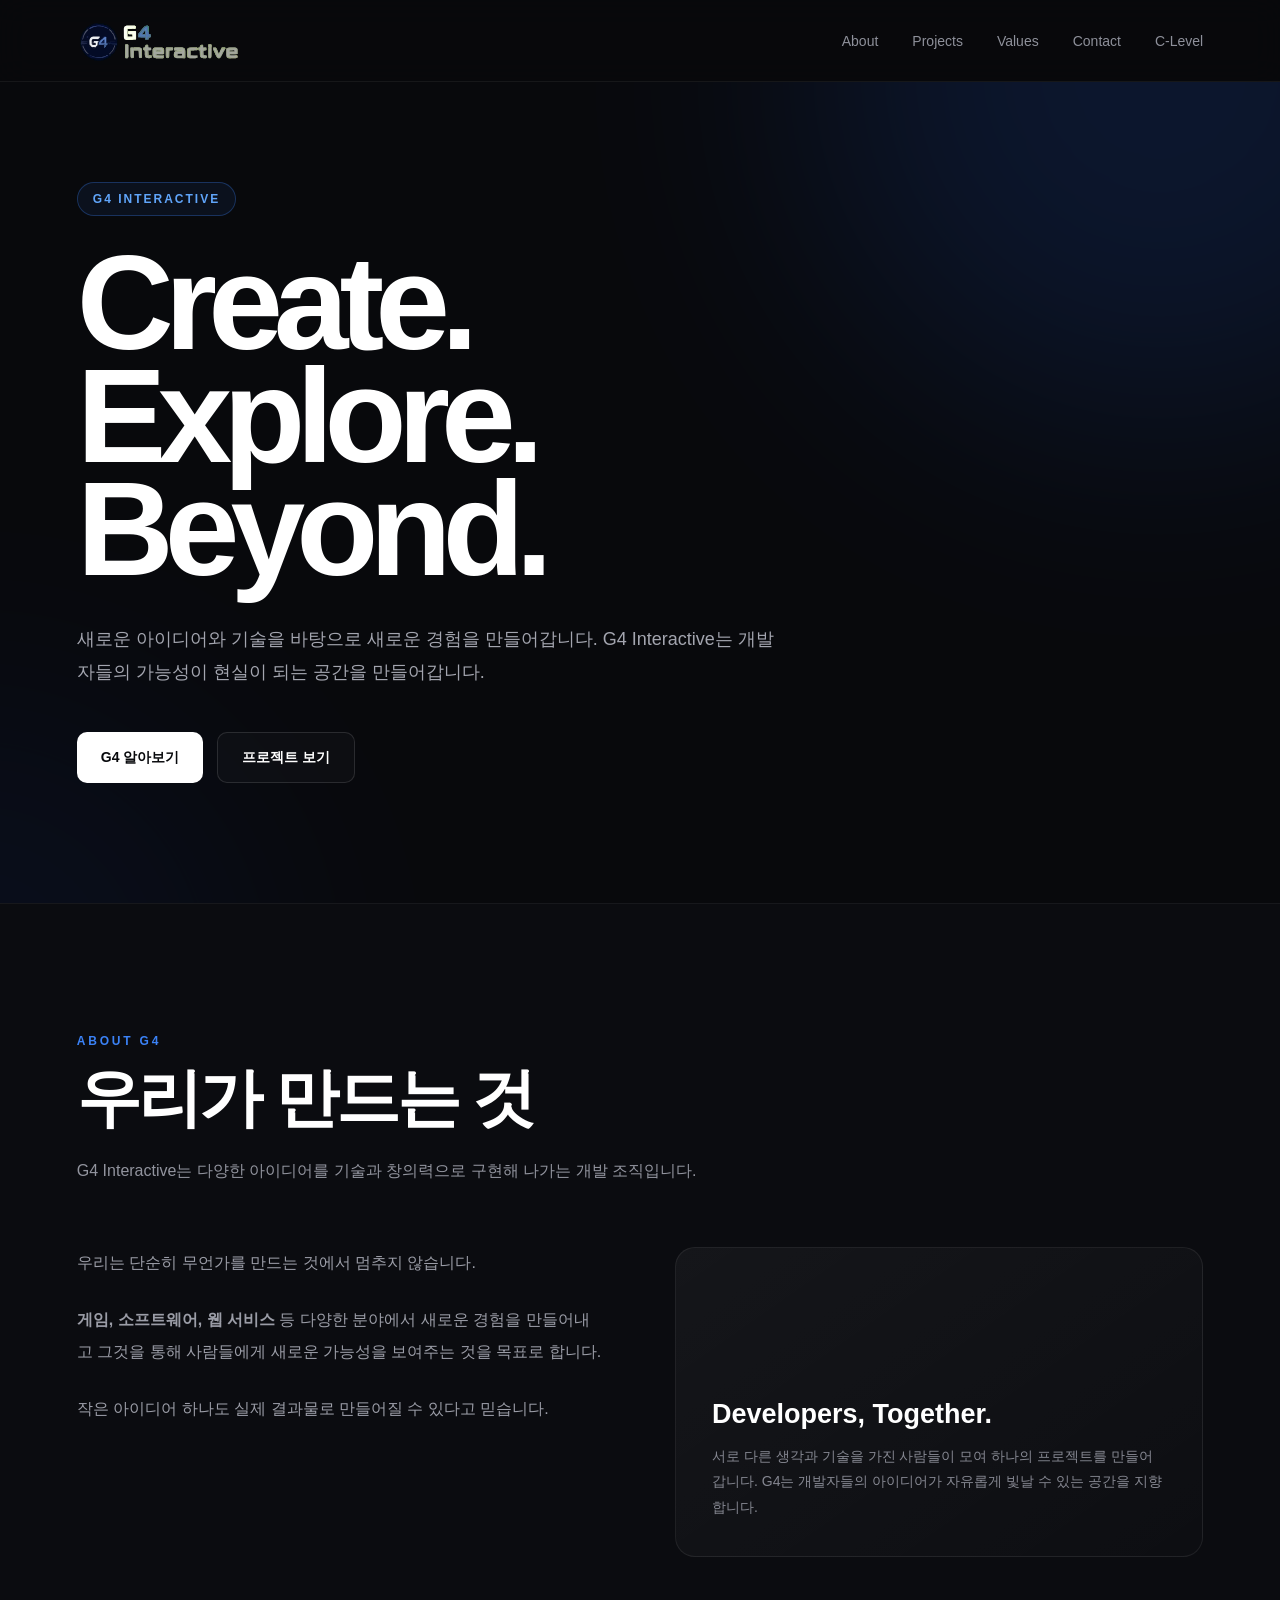
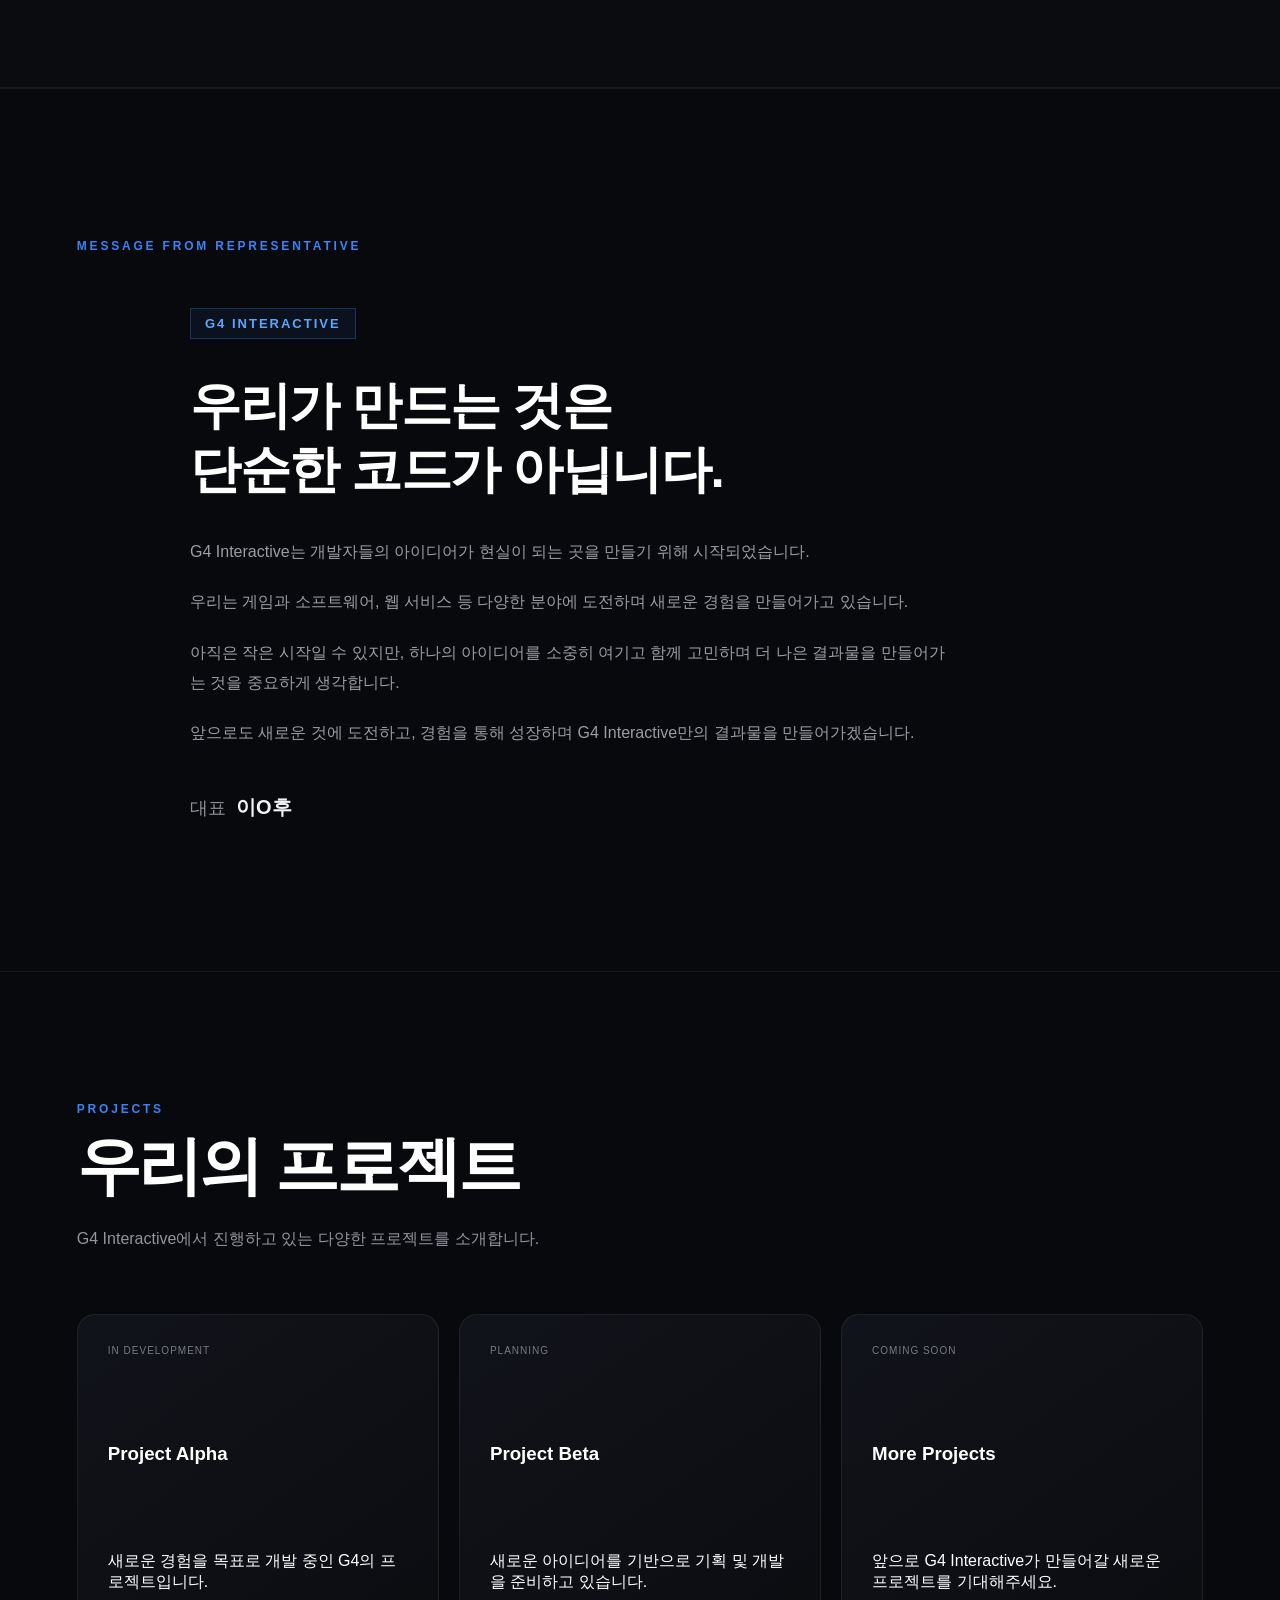
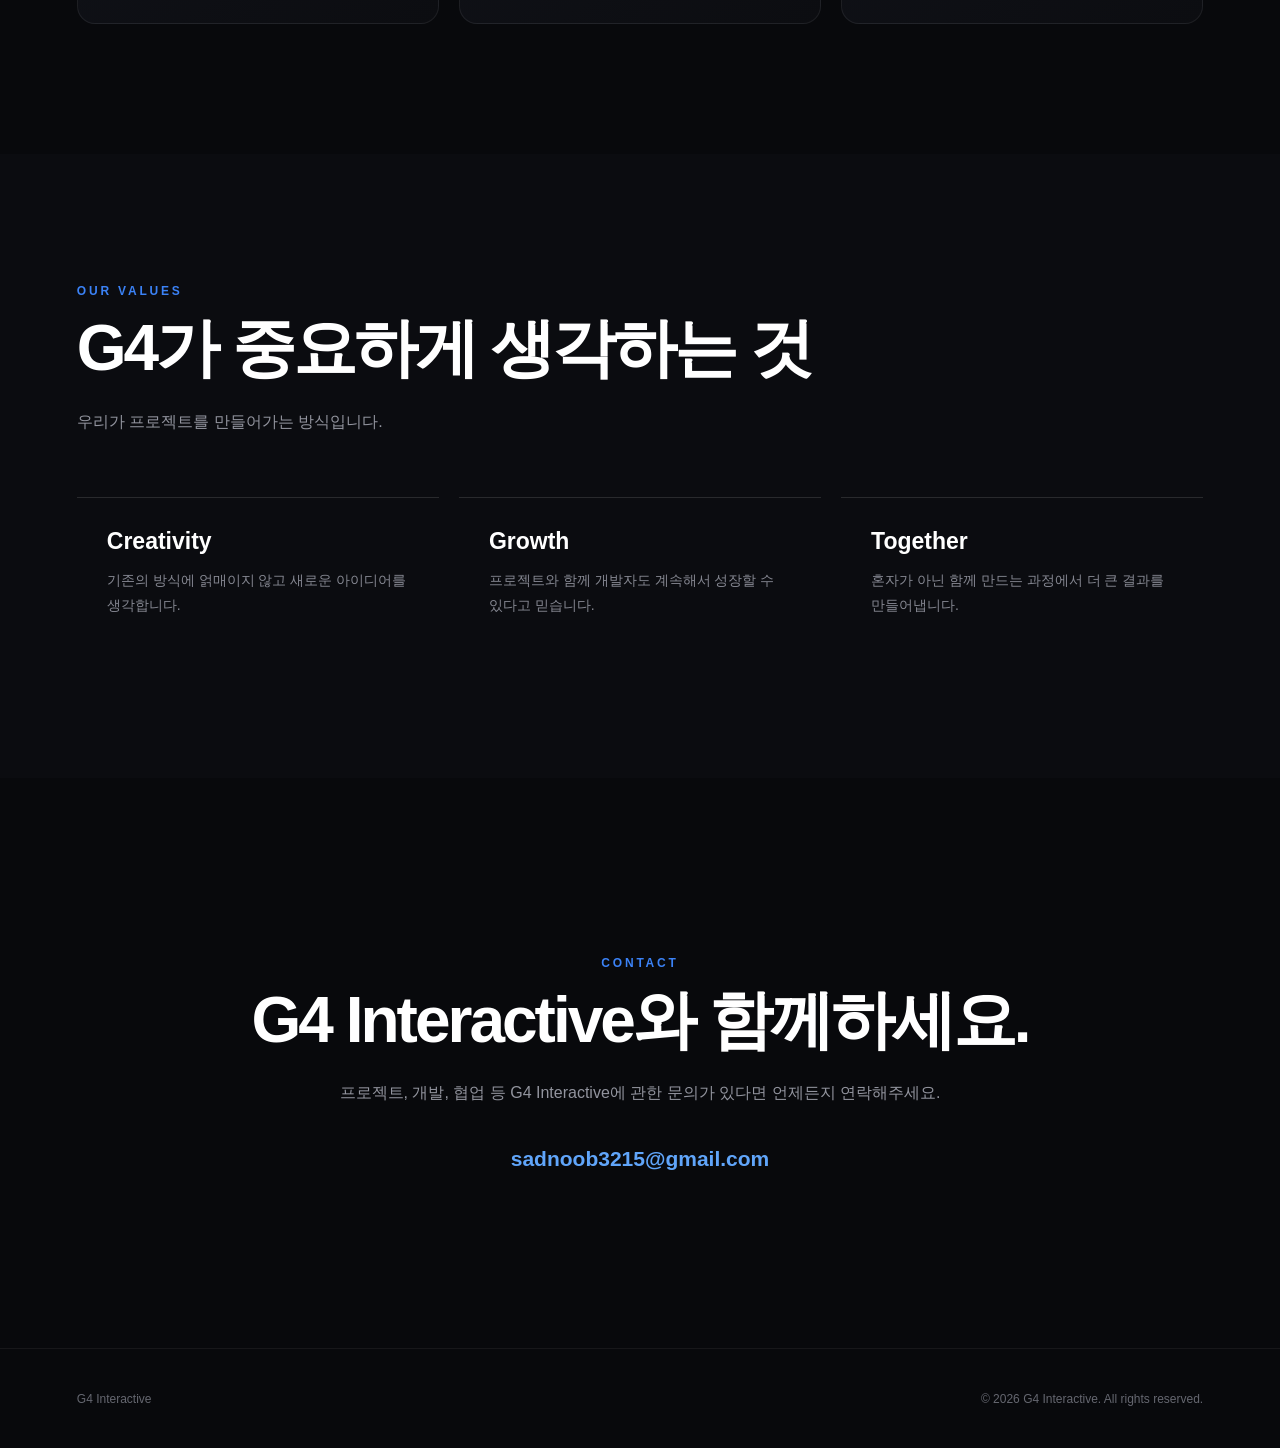
==== index.html @ 42ff7a90 "Update index.html" ====
<!DOCTYPE html>
<html lang="ko">

<head>
    <meta charset="UTF-8">

    <meta
        name="viewport"
        content="width=device-width, initial-scale=1.0"
    >

    <meta
        name="description"
        content="G4 Interactive - 새로운 경험과 가능성을 만들어가는 개발자들의 공간"
    >

    <meta name="theme-color" content="#08090c">

    <title>G4 Interactive</title>

    <link
        rel="icon"
        type="image/svg+xml"
        href="assets/logo/G4logo.svg"
    >

    <link rel="stylesheet" href="css/style.css">
</head>


<body>

    <!-- HEADER -->

    <header class="site-header">

        <a href="index.html" class="logo">
            <img
                src="assets/logo/G4logo.svg"
                alt="G4 Interactive"
            >
        </a>


        <nav class="navigation">

            <a href="#about">
                About
            </a>

            <a href="#projects">
                Projects
            </a>

            <a href="#values">
                Values
            </a>

            <a href="#contact">
                Contact
            </a>

            <a
                href="c-level/index.html"
                class="clevel-nav"
            >
                C-Level
            </a>

        </nav>

    </header>


    <main>

        <!-- HERO -->

        <section class="hero">

            <div class="hero-glow hero-glow-1"></div>
            <div class="hero-glow hero-glow-2"></div>


            <div class="hero-content">

                <div class="hero-label">
                    G4 INTERACTIVE
                </div>


                <h1 class="hero-title">

                    <span class="title-white">
                        Create.
                    </span>

                    <br>

                    <span class="title-blue">
                        Explore.
                    </span>

                    <br>

                    <span class="title-white">
                        Beyond.
                    </span>

                </h1>


                <p class="hero-description">

                    새로운 아이디어와 기술을 바탕으로
                    새로운 경험을 만들어갑니다.

                    G4 Interactive는 개발자들의 가능성이
                    현실이 되는 공간을 만들어갑니다.

                </p>


                <div class="hero-buttons">

                    <a
                        href="#about"
                        class="button button-primary"
                    >
                        G4 알아보기
                    </a>


                    <a
                        href="#projects"
                        class="button button-secondary"
                    >
                        프로젝트 보기
                    </a>

                </div>

            </div>

        </section>


        <!-- ABOUT -->

        <section
            class="about"
            id="about"
        >

            <div class="section-label">
                ABOUT G4
            </div>


            <h2 class="section-title">
                우리가 만드는 것
            </h2>


            <p class="section-description">

                G4 Interactive는 다양한 아이디어를
                기술과 창의력으로 구현해 나가는
                개발 조직입니다.

            </p>


            <div class="about-grid">

                <div class="about-text">

                    <p>
                        우리는 단순히 무언가를 만드는 것에서
                        멈추지 않습니다.
                    </p>


                    <p>

                        <strong>
                            게임, 소프트웨어, 웹 서비스
                        </strong>

                        등 다양한 분야에서 새로운 경험을
                        만들어내고 그것을 통해 사람들에게
                        새로운 가능성을 보여주는 것을
                        목표로 합니다.

                    </p>


                    <p>
                        작은 아이디어 하나도 실제 결과물로
                        만들어질 수 있다고 믿습니다.
                    </p>

                </div>


                <div class="about-card">

                    <h3>
                        Developers, Together.
                    </h3>


                    <p>

                        서로 다른 생각과 기술을 가진 사람들이
                        모여 하나의 프로젝트를 만들어갑니다.

                        G4는 개발자들의 아이디어가 자유롭게
                        빛날 수 있는 공간을 지향합니다.

                    </p>

                </div>

            </div>

        </section>


        <!-- REPRESENTATIVE -->

        <section class="representative">

            <div class="section-label">
                MESSAGE FROM REPRESENTATIVE
            </div>


            <div class="representative-content">

                <div class="representative-brand">
                    G4 INTERACTIVE
                </div>


                <h2>
                    우리가 만드는 것은<br>
                    단순한 코드가 아닙니다.
                </h2>


                <p>
                    G4 Interactive는 개발자들의 아이디어가
                    현실이 되는 곳을 만들기 위해 시작되었습니다.
                </p>


                <p>
                    우리는 게임과 소프트웨어, 웹 서비스 등
                    다양한 분야에 도전하며 새로운 경험을 만들어가고 있습니다.
                </p>


                <p>
                    아직은 작은 시작일 수 있지만,
                    하나의 아이디어를 소중히 여기고 함께 고민하며
                    더 나은 결과물을 만들어가는 것을 중요하게 생각합니다.
                </p>


                <p>
                    앞으로도 새로운 것에 도전하고,
                    경험을 통해 성장하며 G4 Interactive만의
                    결과물을 만들어가겠습니다.
                </p>


                <div class="representative-signature">
                    대표 <strong>이O후</strong>
                </div>

            </div>

        </section>


        <!-- PROJECTS -->

        <section
            class="projects"
            id="projects"
        >

            <div class="section-label">
                PROJECTS
            </div>


            <h2 class="section-title">
                우리의 프로젝트
            </h2>


            <p class="section-description">

                G4 Interactive에서 진행하고 있는
                다양한 프로젝트를 소개합니다.

            </p>


            <div class="projects-grid">

                <article class="project-card">

                    <span class="project-status">
                        IN DEVELOPMENT
                    </span>


                    <h3>
                        Project Alpha
                    </h3>


                    <p>
                        새로운 경험을 목표로 개발 중인
                        G4의 프로젝트입니다.
                    </p>

                </article>


                <article class="project-card">

                    <span class="project-status">
                        PLANNING
                    </span>


                    <h3>
                        Project Beta
                    </h3>


                    <p>
                        새로운 아이디어를 기반으로
                        기획 및 개발을 준비하고 있습니다.
                    </p>

                </article>


                <article class="project-card">

                    <span class="project-status">
                        COMING SOON
                    </span>


                    <h3>
                        More Projects
                    </h3>


                    <p>
                        앞으로 G4 Interactive가 만들어갈
                        새로운 프로젝트를 기대해주세요.
                    </p>

                </article>

            </div>

        </section>


        <!-- VALUES -->

        <section
            class="values"
            id="values"
        >

            <div class="section-label">
                OUR VALUES
            </div>


            <h2 class="section-title">
                G4가 중요하게 생각하는 것
            </h2>


            <p class="section-description">
                우리가 프로젝트를 만들어가는 방식입니다.
            </p>


            <div class="values-grid">

                <article class="value">

                    <h3>
                        Creativity
                    </h3>


                    <p>
                        기존의 방식에 얽매이지 않고
                        새로운 아이디어를 생각합니다.
                    </p>

                </article>


                <article class="value">

                    <h3>
                        Growth
                    </h3>


                    <p>
                        프로젝트와 함께 개발자도
                        계속해서 성장할 수 있다고 믿습니다.
                    </p>

                </article>


                <article class="value">

                    <h3>
                        Together
                    </h3>


                    <p>
                        혼자가 아닌 함께 만드는 과정에서
                        더 큰 결과를 만들어냅니다.
                    </p>

                </article>

            </div>

        </section>


        <!-- CONTACT -->

        <section
            class="contact"
            id="contact"
        >

            <div class="contact-content">

                <div class="section-label">
                    CONTACT
                </div>


                <h2 class="section-title">
                    G4 Interactive와 함께하세요.
                </h2>


                <p class="section-description">

                    프로젝트, 개발, 협업 등 G4 Interactive에
                    관한 문의가 있다면 언제든지 연락해주세요.

                </p>


                <a
                    href="mailto:sadnoob3215@gmail.com"
                    class="contact-email"
                >
                    sadnoob3215@gmail.com
                </a>

            </div>

        </section>

    </main>


    <!-- FOOTER -->

    <footer>

        <div class="footer-logo">
            G4 Interactive
        </div>


        <div>
            © 2026 G4 Interactive.
            All rights reserved.
        </div>

    </footer>


    <script src="js/main.js"></script>

</body>

</html>
---- css/style.css ----
/* =========================================
   RESET
========================================= */

* {
    margin: 0;
    padding: 0;
    box-sizing: border-box;
}


html {
    scroll-behavior: smooth;
}


body {
    min-width: 320px;

    background: #08090c;
    color: #ffffff;

    font-family:
        "Segoe UI",
        "Pretendard",
        Arial,
        sans-serif;

    overflow-x: hidden;
}


a {
    color: inherit;
    text-decoration: none;
}


button {
    font-family: inherit;
}


/* =========================================
   HEADER
========================================= */

.site-header {

    position: relative;

    width: 100%;
    height: 82px;

    display: flex;
    align-items: center;
    justify-content: space-between;

    padding: 0 6vw;

    background: rgba(8, 9, 12, 0.88);

    border-bottom:
        1px solid rgba(255, 255, 255, 0.06);

    backdrop-filter: blur(15px);

    z-index: 100;
}


/* LOGO */

.logo {

    display: flex;
    align-items: center;

    gap: 12px;

    flex-shrink: 0;

    color: #ffffff;

    font-size: 19px;
    font-weight: 700;

    letter-spacing: -0.5px;
}


.logo img {

    width: 170px;
    height: auto;

    display: block;

    object-fit: contain;
}


.logo span {
    white-space: nowrap;
}


/* NAVIGATION */

.navigation {

    display: flex;
    align-items: center;

    gap: 34px;
}


.navigation a {

    position: relative;

    color: #8e909a;

    font-size: 14px;
    font-weight: 500;

    transition:
        color 0.25s ease;
}


.navigation a:hover {
    color: #ffffff;
}


.navigation a::after {

    content: "";

    position: absolute;

    left: 0;
    bottom: -8px;

    width: 0;
    height: 2px;

    background: #3b82f6;

    transition:
        width 0.25s ease;
}


.navigation a:hover::after {
    width: 100%;
}


/* =========================================
   MOBILE MENU
========================================= */

.menu-button {

    display: none;

    width: 42px;
    height: 42px;

    padding: 8px;

    border: 0;
    border-radius: 9px;

    background:
        rgba(255, 255, 255, 0.05);

    cursor: pointer;
}


.menu-button span {

    display: block;

    width: 100%;
    height: 2px;

    margin: 5px 0;

    background: #ffffff;

    transition:
        transform 0.25s ease,
        opacity 0.25s ease;
}


.menu-button.open span:nth-child(1) {
    transform:
        translateY(7px)
        rotate(45deg);
}


.menu-button.open span:nth-child(2) {
    opacity: 0;
}


.menu-button.open span:nth-child(3) {
    transform:
        translateY(-7px)
        rotate(-45deg);
}


/* =========================================
   COMMON SECTION
========================================= */

section {
    padding: 130px 6vw;
}


.section-container {

    width: 100%;
    max-width: 1400px;

    margin: 0 auto;
}


.section-label {

    margin-bottom: 17px;

    color: #3b82f6;

    font-size: 12px;
    font-weight: 800;

    letter-spacing: 2.8px;
}


.section-title {

    margin-bottom: 24px;

    color: #ffffff;

    font-size:
        clamp(40px, 5vw, 66px);

    line-height: 1.05;

    letter-spacing: -3px;
}


.section-description {

    max-width: 720px;

    color: #92949e;

    font-size: 16px;

    line-height: 1.9;
}


/* =========================================
   HERO
========================================= */

.hero {

    position: relative;

    min-height:
        calc(100vh - 82px);

    display: flex;
    align-items: center;

    padding:
        100px 6vw 120px;

    overflow: hidden;

    isolation: isolate;
}


.hero-content {

    position: relative;

    width: 100%;
    max-width: 1400px;

    margin: 0 auto;

    z-index: 5;
}


/* GRID */

.hero-grid {

    position: absolute;

    inset: 0;

    background-image:
        linear-gradient(
            rgba(255, 255, 255, 0.025) 1px,
            transparent 1px
        ),
        linear-gradient(
            90deg,
            rgba(255, 255, 255, 0.025) 1px,
            transparent 1px
        );

    background-size:
        75px 75px;

    opacity: 0.35;

    mask-image:
        linear-gradient(
            to bottom,
            black,
            transparent 88%
        );

    pointer-events: none;

    z-index: -3;
}


/* GLOW */

.hero-glow {

    position: absolute;

    border-radius: 50%;

    pointer-events: none;

    filter: blur(130px);

    z-index: -2;
}


.hero-glow-1 {

    width: 700px;
    height: 700px;

    top: -360px;
    right: -230px;

    background: #2563eb;

    opacity: 0.15;
}


.hero-glow-2 {

    width: 550px;
    height: 550px;

    left: -300px;
    bottom: -350px;

    background: #1d4ed8;

    opacity: 0.08;
}


/* HERO LABEL */

.hero-label {

    display: inline-block;

    margin-bottom: 30px;

    padding:
        9px 15px;

    border:
        1px solid rgba(59, 130, 246, 0.3);

    border-radius: 999px;

    background:
        rgba(59, 130, 246, 0.07);

    color: #60a5fa;

    font-size: 12px;
    font-weight: 700;

    letter-spacing: 2px;
}


/* HERO TITLE */

.hero-title {

    margin-bottom: 38px;

    font-size:
        clamp(82px, 10.5vw, 150px);

    line-height: 0.84;

    font-weight: 800;

    letter-spacing:
        -9px;
}


.title-white {
    color: #ffffff;
}


.title-purple {
    color: #60a5fa;
}


/* =========================================
   HERO DESCRIPTION
========================================= */

.hero-description {

    max-width: 700px;

    margin-bottom: 43px;

    color: #a3a5af;

    font-size: 18px;

    line-height: 1.85;
}


/* =========================================
   BUTTONS
========================================= */

.hero-buttons {

    display: flex;

    gap: 14px;

    flex-wrap: wrap;
}


.button {

    min-height: 51px;

    display: inline-flex;
    align-items: center;
    justify-content: center;

    padding:
        0 24px;

    border-radius: 10px;

    font-size: 14px;
    font-weight: 700;

    transition:
        transform 0.25s ease,
        background 0.25s ease,
        border-color 0.25s ease;
}


.button:hover {
    transform:
        translateY(-3px);
}


.button-primary {

    background: #ffffff;

    color: #08090c;
}


.button-primary:hover {
    background: #dbeafe;
}


.button-secondary {

    border:
        1px solid rgba(255, 255, 255, 0.12);

    background:
        rgba(255, 255, 255, 0.025);

    color: #ffffff;
}


.button-secondary:hover {

    border-color:
        rgba(59, 130, 246, 0.45);

    background:
        rgba(59, 130, 246, 0.08);
}


/* SCROLL */

.hero-scroll {

    position: absolute;

    right: 6vw;
    bottom: 38px;

    display: flex;
    flex-direction: column;

    align-items: center;

    gap: 10px;

    color: #5f616b;

    font-size: 9px;

    letter-spacing: 2px;
}


.scroll-line {

    width: 1px;
    height: 52px;

    background:
        linear-gradient(
            to bottom,
            #3b82f6,
            transparent
        );
}


/* =========================================
   ABOUT
========================================= */

.about {

    background: #0b0c10;

    border-top:
        1px solid rgba(255, 255, 255, 0.05);

    border-bottom:
        1px solid rgba(255, 255, 255, 0.05);
}


.about-grid {

    display: grid;

    grid-template-columns:
        1fr 1fr;

    gap: 70px;

    margin-top: 60px;
}


.about-text {

    color: #9b9da7;

    font-size: 16px;

    line-height: 2;
}


.about-text p {
    margin-bottom: 25px;
}


.about-card {

    position: relative;

    min-height: 310px;

    padding: 36px;

    display: flex;
    flex-direction: column;
    justify-content: flex-end;

    overflow: hidden;

    border:
        1px solid rgba(255, 255, 255, 0.07);

    border-radius: 20px;

    background:
        linear-gradient(
            145deg,
            rgba(255, 255, 255, 0.045),
            rgba(255, 255, 255, 0.01)
        );

    transition:
        transform 0.3s ease,
        border-color 0.3s ease;
}


.about-card:hover {

    transform:
        translateY(-6px);

    border-color:
        rgba(59, 130, 246, 0.3);
}


.card-number {

    position: absolute;

    top: 27px;
    right: 30px;

    color: #555761;

    font-size: 12px;

    letter-spacing: 2px;
}


.about-card h3 {

    margin-bottom: 15px;

    font-size: 27px;

    line-height: 1.1;
}


.about-card p {

    color: #858791;

    font-size: 14px;

    line-height: 1.8;
}


/* =========================================
   PROJECTS
========================================= */

.projects-grid {

    display: grid;

    grid-template-columns:
        repeat(3, 1fr);

    gap: 20px;

    margin-top: 60px;
}


.project-card {

    min-height: 310px;

    padding: 30px;

    display: flex;
    flex-direction: column;
    justify-content: space-between;

    border:
        1px solid rgba(255, 255, 255, 0.07);

    border-radius: 18px;

    background:
        linear-gradient(
            145deg,
            #11131a,
            #0c0d11
        );

    transition:
        transform 0.3s ease,
        border-color 0.3s ease;
}


.project-card:hover {

    transform:
        translateY(-7px);

    border-color:
        rgba(59, 130, 246, 0.3);
}


.project-top {

    display: flex;

    align-items: center;
    justify-content: space-between;
}


.project-status {

    color: #777984;

    font-size: 10px;

    letter-spacing: 1px;
}


.project-number {

    color: #4c4e57;

    font-size: 12px;
}


.project-content h3 {

    margin-bottom: 12px;

    font-size: 26px;
}


.project-content p {

    color: #858791;

    font-size: 14px;

    line-height: 1.8;
}


/* =========================================
   VALUES
========================================= */

.values {
    background: #0b0c10;
}


.values-grid {

    display: grid;

    grid-template-columns:
        repeat(3, 1fr);

    gap: 20px;

    margin-top: 60px;
}


.value {

    padding: 30px;

    border-top:
        1px solid rgba(255, 255, 255, 0.12);

    transition:
        transform 0.3s ease,
        border-color 0.3s ease;
}


.value:hover {

    transform:
        translateY(-5px);

    border-color:
        #3b82f6;
}


.value-number {

    display: block;

    margin-bottom: 35px;

    color: #5c5e67;

    font-size: 12px;

    letter-spacing: 2px;
}


.value h3 {

    margin-bottom: 13px;

    font-size: 23px;
}


.value p {

    color: #858791;

    font-size: 14px;

    line-height: 1.8;
}


/* =========================================
   CONTACT
========================================= */

.contact {

    min-height: 570px;

    display: flex;
    align-items: center;

    text-align: center;
}


.contact-content {

    width: 100%;
    max-width: 800px;

    margin: 0 auto;
}


.contact .section-description {

    margin:
        0 auto 38px;
}


.contact-email {

    display: inline-block;

    color: #60a5fa;

    font-size: 21px;
    font-weight: 600;

    transition:
        color 0.25s ease,
        transform 0.25s ease;
}


.contact-email:hover {

    color: #ffffff;

    transform:
        translateY(-2px);
}


/* =========================================
   FOOTER
========================================= */

footer {

    min-height: 100px;

    padding:
        30px 6vw;

    display: flex;

    align-items: center;
    justify-content: space-between;

    gap: 20px;

    border-top:
        1px solid rgba(255, 255, 255, 0.06);

    color: #656770;

    font-size: 12px;
}


.footer-logo {

    width: 105px;

    display: block;
}


/* =========================================
   BACK TO TOP
========================================= */

.back-to-top {

    position: fixed;

    right: 28px;
    bottom: 28px;

    width: 45px;
    height: 45px;

    display: flex;
    align-items: center;
    justify-content: center;

    border:
        1px solid rgba(255, 255, 255, 0.1);

    border-radius: 50%;

    background:
        rgba(10, 11, 15, 0.92);

    color: #ffffff;

    cursor: pointer;

    opacity: 0;
    visibility: hidden;

    transform:
        translateY(10px);

    transition:
        opacity 0.25s ease,
        visibility 0.25s ease,
        transform 0.25s ease;

    z-index: 90;
}


.back-to-top.show {

    opacity: 1;
    visibility: visible;

    transform:
        translateY(0);
}


/* =========================================
   REVEAL ANIMATION
========================================= */

.reveal {

    opacity: 0;

    transform:
        translateY(30px);

    transition:
        opacity 0.8s ease,
        transform 0.8s ease;
}


.reveal.show {

    opacity: 1;

    transform:
        translateY(0);
}


/* =========================================
   TABLET
========================================= */

@media (max-width: 1000px) {

    .site-header {
        padding: 0 5vw;
    }


    section {
        padding:
            105px 5vw;
    }


    .hero {
        padding:
            90px 5vw 110px;
    }


    .hero-title {

        font-size:
            clamp(70px, 10vw, 115px);

        letter-spacing:
            -7px;
    }


    .navigation {
        gap: 22px;
    }


    .about-grid {
        gap: 40px;
    }


    .projects-grid {
        grid-template-columns:
            1fr 1fr;
    }


    .values-grid {
        grid-template-columns:
            1fr 1fr;
    }


    footer {
        padding:
            30px 5vw;
    }
}


/* =========================================
   MOBILE
========================================= */

@media (max-width: 700px) {

    .site-header {

        height: 68px;

        padding:
            0 5vw;
    }


    .logo {

        gap: 9px;

        font-size: 15px;
    }


    .logo img {

        width: 145px;
        height: auto;
    }


    .menu-button {
        display: block;
    }


    .navigation {

        position: absolute;

        top: 68px;
        left: 0;

        width: 100%;

        padding:
            25px 5vw 30px;

        display: flex;
        flex-direction: column;

        align-items: flex-start;

        gap: 20px;

        background:
            rgba(8, 9, 12, 0.98);

        border-bottom:
            1px solid rgba(255, 255, 255, 0.06);

        opacity: 0;
        visibility: hidden;

        transform:
            translateY(-10px);

        transition:
            opacity 0.25s ease,
            visibility 0.25s ease,
            transform 0.25s ease;
    }


    .navigation.open {

        opacity: 1;
        visibility: visible;

        transform:
            translateY(0);
    }


    .navigation a {
        font-size: 16px;
    }


    section {
        padding:
            85px 5vw;
    }


    .hero {

        min-height:
            calc(100svh - 68px);

        padding:
            80px 5vw 90px;
    }


    .hero-title {

        font-size:
            clamp(56px, 16vw, 90px);

        line-height:
            0.87;

        letter-spacing:
            -5px;
    }


    .hero-description {

        font-size: 15px;

        line-height: 1.8;
    }


    .hero-scroll {
        display: none;
    }


    .hero-buttons {

        flex-direction: column;

        align-items: stretch;

        max-width: 300px;
    }


    .button {
        width: 100%;
    }


    .section-title {

        font-size:
            clamp(36px, 10vw, 50px);

        letter-spacing:
            -2px;
    }


    .about-grid {

        grid-template-columns: 1fr;

        gap: 30px;

        margin-top: 40px;
    }


    .projects-grid {

        grid-template-columns: 1fr;

        margin-top: 40px;
    }


    .values-grid {

        grid-template-columns: 1fr;

        margin-top: 40px;
    }


    .contact {
        min-height: 450px;
    }


    .contact-email {

        font-size: 16px;

        word-break: break-all;
    }


    footer {

        flex-direction: column;

        justify-content: center;

        text-align: center;

        padding:
            30px 5vw;
    }


    .back-to-top {

        right: 18px;
        bottom: 18px;

        width: 40px;
        height: 40px;
    }
}


/* =========================================
   SMALL MOBILE
========================================= */

@media (max-width: 400px) {

    .logo span {
        font-size: 14px;
    }


    .hero-title {

        font-size: 53px;

        letter-spacing:
            -4px;
    }


    .hero-description {
        font-size: 14px;
    }
}


/* =========================
   REPRESENTATIVE MESSAGE
========================= */

.representative {
    padding: 150px 6vw;
    border-top: 1px solid #16181d;
    border-bottom: 1px solid #16181d;
}

.representative-content {
    max-width: 900px;
    margin: 55px auto 0;
}

.representative-brand {
    display: inline-block;
    margin-bottom: 35px;
    padding: 7px 14px;

    border: 1px solid rgba(59, 130, 246, 0.3);
    background: rgba(59, 130, 246, 0.07);

    color: #60a5fa;
    font-size: 13px;
    font-weight: 700;
    letter-spacing: 2px;
}

.representative-content h2 {
    margin: 0 0 35px;

    font-size: clamp(32px, 4vw, 52px);
    line-height: 1.25;
    letter-spacing: -1.5px;
}

.representative-content p {
    max-width: 760px;
    margin: 0 0 20px;

    color: #9a9da5;
    font-size: 16px;
    line-height: 1.9;
}

.representative-signature {
    margin-top: 45px;

    color: #8d9098;
    font-size: 18px;
    font-weight: 500;
}

.representative-signature strong {
    margin-left: 5px;

    color: #f0f1f3;
    font-size: 20px;
    font-weight: 700;
}


/* =========================
   MOBILE
========================= */

@media (max-width: 768px) {

    .representative {
        padding: 100px 5vw;
    }

    .representative-content {
        margin-top: 40px;
    }

    .representative-brand {
        margin-bottom: 28px;
        font-size: 11px;
    }

    .representative-content h2 {
        font-size: 32px;
        margin-bottom: 28px;
    }

    .representative-content p {
        font-size: 15px;
        line-height: 1.8;
    }

    .representative-signature {
        margin-top: 35px;
        font-size: 16px;
    }

    .representative-signature strong {
        font-size: 18px;
    }
}
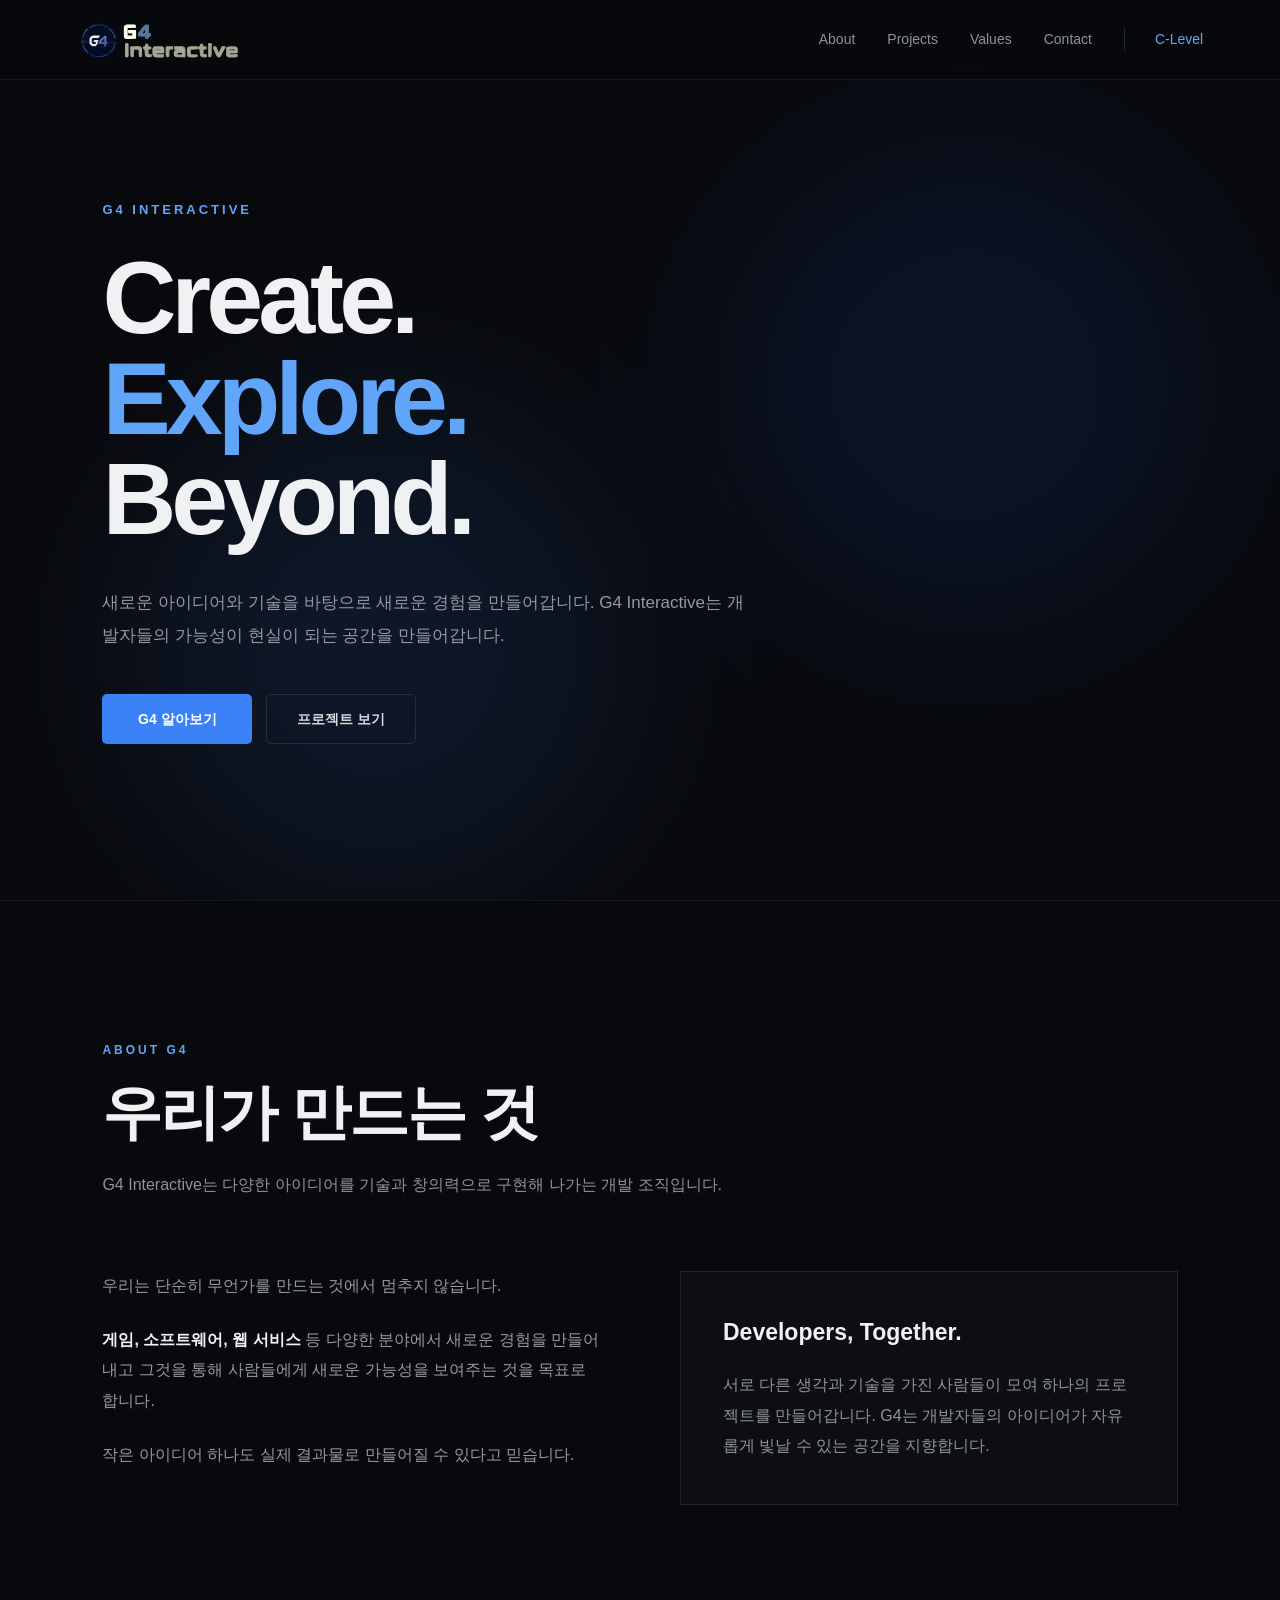
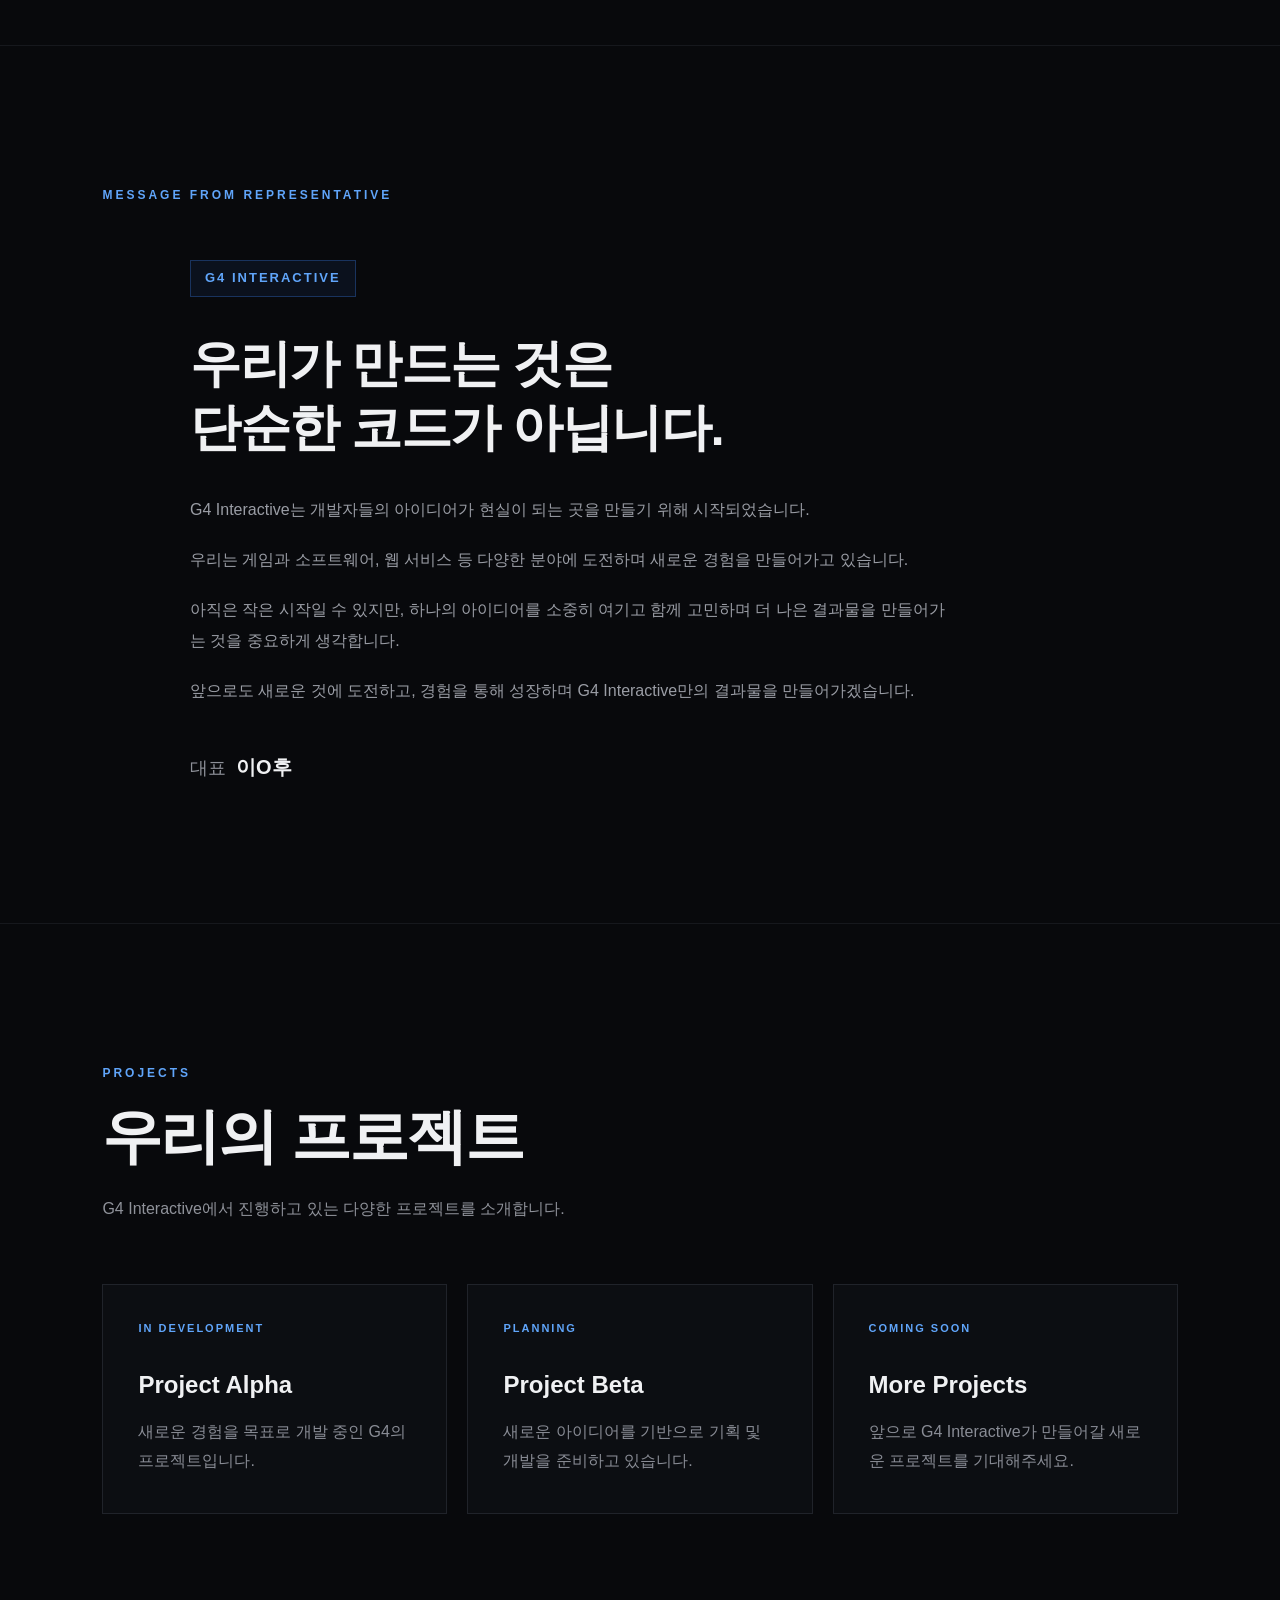
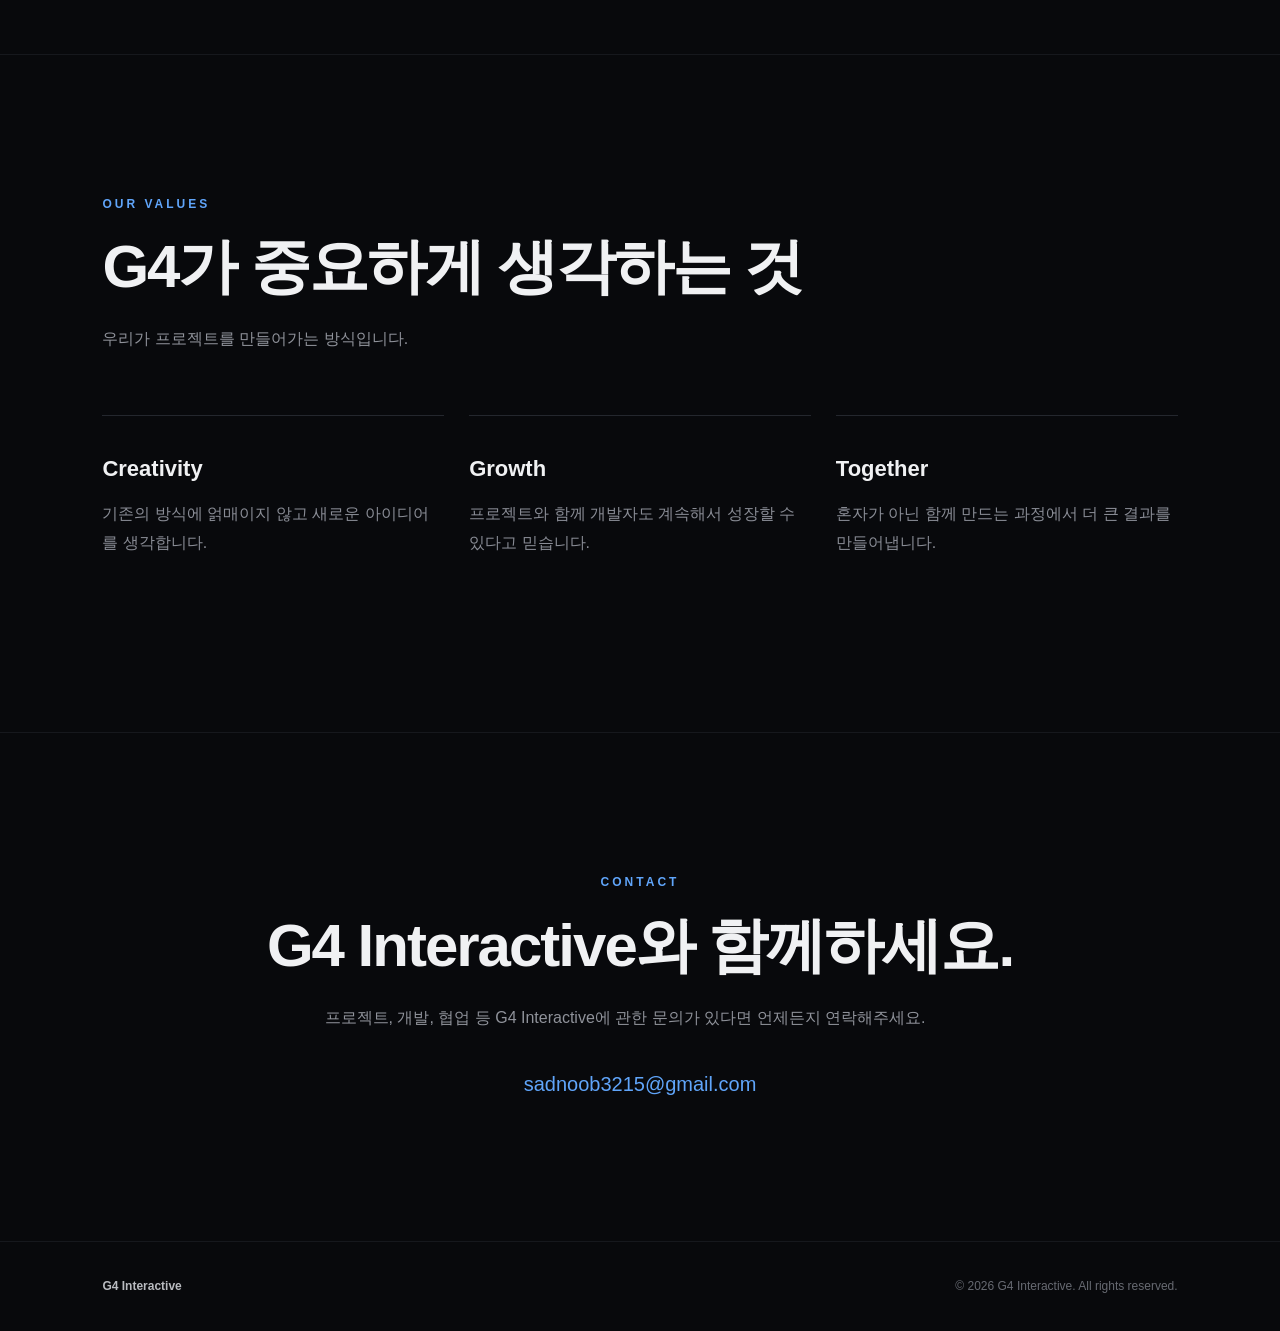
==== commit 124ec492: "Update index.html" ====
--- a/index.html
+++ b/index.html
@@ -21,7 +21,7 @@
     <link
         rel="icon"
         type="image/svg+xml"
-        href="assets/logo/G4logo.svg"
+        href="assets/logo/favicon.svg"
     >
 
     <link rel="stylesheet" href="css/style.css">
--- a/css/style.css
+++ b/css/style.css
@@ -1,6 +1,6 @@
-/* =========================================
+/* =========================
    RESET
-========================================= */
+========================= */
 
 * {
     margin: 0;
@@ -15,18 +15,15 @@
 
 
 body {
-    min-width: 320px;
-
     background: #08090c;
-    color: #ffffff;
+    color: #f0f1f3;
 
     font-family:
-        "Segoe UI",
-        "Pretendard",
         Arial,
+        "Noto Sans KR",
         sans-serif;
 
-    overflow-x: hidden;
+    line-height: 1.6;
 }
 
 
@@ -36,444 +33,158 @@
 }
 
 
-button {
-    font-family: inherit;
-}
-
-
-/* =========================================
+button,
+input {
+    font: inherit;
+}
+
+
+/* =========================
    HEADER
-========================================= */
+========================= */
 
 .site-header {
-
-    position: relative;
+    position: fixed;
+
+    top: 0;
+    left: 0;
 
     width: 100%;
-    height: 82px;
+
+    height: 80px;
+
+    padding: 0 6vw;
 
     display: flex;
     align-items: center;
     justify-content: space-between;
 
-    padding: 0 6vw;
-
-    background: rgba(8, 9, 12, 0.88);
-
-    border-bottom:
-        1px solid rgba(255, 255, 255, 0.06);
-
-    backdrop-filter: blur(15px);
-
     z-index: 100;
-}
-
-
-/* LOGO */
-
-.logo {
-
+
+    background: rgba(8, 9, 12, 0.82);
+
+    border-bottom: 1px solid #16181d;
+
+    backdrop-filter: blur(14px);
+}
+
+
+.logo img {
+    width: 170px;
+
+    display: block;
+}
+
+
+.navigation {
     display: flex;
     align-items: center;
 
-    gap: 12px;
-
-    flex-shrink: 0;
-
-    color: #ffffff;
-
-    font-size: 19px;
-    font-weight: 700;
-
-    letter-spacing: -0.5px;
-}
-
-
-.logo img {
-
-    width: 170px;
-    height: auto;
-
-    display: block;
-
-    object-fit: contain;
-}
-
-
-.logo span {
-    white-space: nowrap;
-}
-
-
-/* NAVIGATION */
-
-.navigation {
+    gap: 32px;
+}
+
+
+.navigation a {
+    color: #8f929a;
+
+    font-size: 14px;
+
+    transition:
+        color 0.2s ease;
+}
+
+
+.navigation a:hover {
+    color: #f0f1f3;
+}
+
+
+.navigation .clevel-nav {
+    color: #60a5fa;
+
+    border-left: 1px solid #252932;
+
+    padding-left: 30px;
+}
+
+
+/* =========================
+   HERO
+========================= */
+
+.hero {
+    min-height: 100vh;
+
+    position: relative;
 
     display: flex;
     align-items: center;
 
-    gap: 34px;
-}
-
-
-.navigation a {
-
+    padding: 140px 8vw 100px;
+
+    overflow: hidden;
+}
+
+
+.hero-content {
     position: relative;
 
-    color: #8e909a;
-
-    font-size: 14px;
-    font-weight: 500;
-
-    transition:
-        color 0.25s ease;
-}
-
-
-.navigation a:hover {
-    color: #ffffff;
-}
-
-
-.navigation a::after {
-
-    content: "";
-
-    position: absolute;
-
-    left: 0;
-    bottom: -8px;
-
-    width: 0;
-    height: 2px;
-
-    background: #3b82f6;
-
-    transition:
-        width 0.25s ease;
-}
-
-
-.navigation a:hover::after {
-    width: 100%;
-}
-
-
-/* =========================================
-   MOBILE MENU
-========================================= */
-
-.menu-button {
-
-    display: none;
-
-    width: 42px;
-    height: 42px;
-
-    padding: 8px;
-
-    border: 0;
-    border-radius: 9px;
-
-    background:
-        rgba(255, 255, 255, 0.05);
-
-    cursor: pointer;
-}
-
-
-.menu-button span {
-
-    display: block;
-
-    width: 100%;
-    height: 2px;
-
-    margin: 5px 0;
-
-    background: #ffffff;
-
-    transition:
-        transform 0.25s ease,
-        opacity 0.25s ease;
-}
-
-
-.menu-button.open span:nth-child(1) {
-    transform:
-        translateY(7px)
-        rotate(45deg);
-}
-
-
-.menu-button.open span:nth-child(2) {
-    opacity: 0;
-}
-
-
-.menu-button.open span:nth-child(3) {
-    transform:
-        translateY(-7px)
-        rotate(-45deg);
-}
-
-
-/* =========================================
-   COMMON SECTION
-========================================= */
-
-section {
-    padding: 130px 6vw;
-}
-
-
-.section-container {
-
-    width: 100%;
-    max-width: 1400px;
-
-    margin: 0 auto;
-}
-
-
-.section-label {
-
-    margin-bottom: 17px;
-
-    color: #3b82f6;
-
-    font-size: 12px;
-    font-weight: 800;
-
-    letter-spacing: 2.8px;
-}
-
-
-.section-title {
-
-    margin-bottom: 24px;
-
-    color: #ffffff;
-
-    font-size:
-        clamp(40px, 5vw, 66px);
-
-    line-height: 1.05;
-
-    letter-spacing: -3px;
-}
-
-
-.section-description {
-
-    max-width: 720px;
-
-    color: #92949e;
-
-    font-size: 16px;
+    z-index: 2;
+
+    max-width: 900px;
+}
+
+
+.hero-label {
+    display: inline-block;
+
+    margin-bottom: 28px;
+
+    color: #60a5fa;
+
+    font-size: 13px;
+    font-weight: 700;
+
+    letter-spacing: 3px;
+}
+
+
+.hero-title {
+    font-size: clamp(55px, 8vw, 110px);
+
+    line-height: 0.98;
+
+    letter-spacing: -5px;
+
+    margin-bottom: 38px;
+}
+
+
+.title-white {
+    color: #f0f1f3;
+}
+
+
+.title-blue {
+    color: #60a5fa;
+}
+
+
+.hero-description {
+    max-width: 650px;
+
+    color: #9498a1;
+
+    font-size: 17px;
 
     line-height: 1.9;
-}
-
-
-/* =========================================
-   HERO
-========================================= */
-
-.hero {
-
-    position: relative;
-
-    min-height:
-        calc(100vh - 82px);
-
+
+    margin-bottom: 42px;
+}
+
+
+.hero-buttons {
     display: flex;
-    align-items: center;
-
-    padding:
-        100px 6vw 120px;
-
-    overflow: hidden;
-
-    isolation: isolate;
-}
-
-
-.hero-content {
-
-    position: relative;
-
-    width: 100%;
-    max-width: 1400px;
-
-    margin: 0 auto;
-
-    z-index: 5;
-}
-
-
-/* GRID */
-
-.hero-grid {
-
-    position: absolute;
-
-    inset: 0;
-
-    background-image:
-        linear-gradient(
-            rgba(255, 255, 255, 0.025) 1px,
-            transparent 1px
-        ),
-        linear-gradient(
-            90deg,
-            rgba(255, 255, 255, 0.025) 1px,
-            transparent 1px
-        );
-
-    background-size:
-        75px 75px;
-
-    opacity: 0.35;
-
-    mask-image:
-        linear-gradient(
-            to bottom,
-            black,
-            transparent 88%
-        );
-
-    pointer-events: none;
-
-    z-index: -3;
-}
-
-
-/* GLOW */
-
-.hero-glow {
-
-    position: absolute;
-
-    border-radius: 50%;
-
-    pointer-events: none;
-
-    filter: blur(130px);
-
-    z-index: -2;
-}
-
-
-.hero-glow-1 {
-
-    width: 700px;
-    height: 700px;
-
-    top: -360px;
-    right: -230px;
-
-    background: #2563eb;
-
-    opacity: 0.15;
-}
-
-
-.hero-glow-2 {
-
-    width: 550px;
-    height: 550px;
-
-    left: -300px;
-    bottom: -350px;
-
-    background: #1d4ed8;
-
-    opacity: 0.08;
-}
-
-
-/* HERO LABEL */
-
-.hero-label {
-
-    display: inline-block;
-
-    margin-bottom: 30px;
-
-    padding:
-        9px 15px;
-
-    border:
-        1px solid rgba(59, 130, 246, 0.3);
-
-    border-radius: 999px;
-
-    background:
-        rgba(59, 130, 246, 0.07);
-
-    color: #60a5fa;
-
-    font-size: 12px;
-    font-weight: 700;
-
-    letter-spacing: 2px;
-}
-
-
-/* HERO TITLE */
-
-.hero-title {
-
-    margin-bottom: 38px;
-
-    font-size:
-        clamp(82px, 10.5vw, 150px);
-
-    line-height: 0.84;
-
-    font-weight: 800;
-
-    letter-spacing:
-        -9px;
-}
-
-
-.title-white {
-    color: #ffffff;
-}
-
-
-.title-purple {
-    color: #60a5fa;
-}
-
-
-/* =========================================
-   HERO DESCRIPTION
-========================================= */
-
-.hero-description {
-
-    max-width: 700px;
-
-    margin-bottom: 43px;
-
-    color: #a3a5af;
-
-    font-size: 18px;
-
-    line-height: 1.85;
-}
-
-
-/* =========================================
-   BUTTONS
-========================================= */
-
-.hero-buttons {
-
-    display: flex;
 
     gap: 14px;
 
@@ -482,234 +193,283 @@
 
 
 .button {
-
-    min-height: 51px;
-
     display: inline-flex;
+
     align-items: center;
     justify-content: center;
 
-    padding:
-        0 24px;
-
-    border-radius: 10px;
+    min-width: 150px;
+
+    padding: 13px 22px;
+
+    border-radius: 5px;
 
     font-size: 14px;
     font-weight: 700;
 
     transition:
-        transform 0.25s ease,
-        background 0.25s ease,
-        border-color 0.25s ease;
+        transform 0.2s ease,
+        background 0.2s ease,
+        border-color 0.2s ease;
 }
 
 
 .button:hover {
-    transform:
-        translateY(-3px);
+    transform: translateY(-2px);
 }
 
 
 .button-primary {
-
-    background: #ffffff;
-
-    color: #08090c;
+    background: #3b82f6;
+
+    color: white;
 }
 
 
 .button-primary:hover {
-    background: #dbeafe;
+    background: #2563eb;
 }
 
 
 .button-secondary {
-
-    border:
-        1px solid rgba(255, 255, 255, 0.12);
-
-    background:
-        rgba(255, 255, 255, 0.025);
-
-    color: #ffffff;
+    border: 1px solid #292d35;
+
+    color: #d5d7dc;
 }
 
 
 .button-secondary:hover {
-
-    border-color:
-        rgba(59, 130, 246, 0.45);
-
-    background:
-        rgba(59, 130, 246, 0.08);
-}
-
-
-/* SCROLL */
-
-.hero-scroll {
-
+    border-color: #3b82f6;
+
+    background: rgba(59, 130, 246, 0.06);
+}
+
+
+/* HERO GLOW */
+
+.hero-glow {
     position: absolute;
 
-    right: 6vw;
-    bottom: 38px;
-
-    display: flex;
-    flex-direction: column;
-
-    align-items: center;
-
-    gap: 10px;
-
-    color: #5f616b;
-
-    font-size: 9px;
-
-    letter-spacing: 2px;
-}
-
-
-.scroll-line {
-
-    width: 1px;
-    height: 52px;
-
-    background:
-        linear-gradient(
-            to bottom,
-            #3b82f6,
-            transparent
-        );
-}
-
-
-/* =========================================
+    width: 500px;
+    height: 500px;
+
+    border-radius: 50%;
+
+    filter: blur(100px);
+
+    opacity: 0.12;
+
+    pointer-events: none;
+}
+
+
+.hero-glow-1 {
+    top: 15%;
+    right: 5%;
+
+    background: #2563eb;
+}
+
+
+.hero-glow-2 {
+    bottom: 0;
+    left: 10%;
+
+    background: #3b82f6;
+}
+
+
+/* =========================
+   GENERAL SECTIONS
+========================= */
+
+.about,
+.projects,
+.values,
+.contact,
+.representative {
+    padding: 140px 8vw;
+
+    border-top: 1px solid #16181d;
+}
+
+
+.section-label {
+    margin-bottom: 20px;
+
+    color: #60a5fa;
+
+    font-size: 12px;
+    font-weight: 700;
+
+    letter-spacing: 3px;
+}
+
+
+.section-title {
+    margin-bottom: 24px;
+
+    font-size: clamp(35px, 5vw, 60px);
+
+    line-height: 1.1;
+
+    letter-spacing: -2px;
+}
+
+
+.section-description {
+    max-width: 720px;
+
+    color: #8f929a;
+
+    font-size: 16px;
+
+    line-height: 1.9;
+}
+
+
+/* =========================
    ABOUT
-========================================= */
-
-.about {
-
-    background: #0b0c10;
-
-    border-top:
-        1px solid rgba(255, 255, 255, 0.05);
-
-    border-bottom:
-        1px solid rgba(255, 255, 255, 0.05);
-}
-
+========================= */
 
 .about-grid {
-
     display: grid;
 
     grid-template-columns:
         1fr 1fr;
 
-    gap: 70px;
-
-    margin-top: 60px;
-}
-
-
-.about-text {
-
-    color: #9b9da7;
+    gap: 80px;
+
+    margin-top: 70px;
+}
+
+
+.about-text p {
+    color: #9699a1;
+
+    margin-bottom: 24px;
+
+    line-height: 1.9;
+}
+
+
+.about-text strong {
+    color: #f0f1f3;
+}
+
+
+.about-card {
+    padding: 42px;
+
+    border: 1px solid #20232a;
+
+    background: #0c0e12;
+
+    transition:
+        border-color 0.2s ease,
+        transform 0.2s ease;
+}
+
+
+.about-card:hover {
+    border-color: rgba(59, 130, 246, 0.5);
+
+    transform: translateY(-4px);
+}
+
+
+.about-card h3 {
+    margin-bottom: 20px;
+
+    font-size: 23px;
+}
+
+
+.about-card p {
+    color: #8f929a;
+
+    line-height: 1.9;
+}
+
+
+/* =========================
+   REPRESENTATIVE
+========================= */
+
+.representative-content {
+    max-width: 900px;
+
+    margin: 55px auto 0;
+}
+
+
+.representative-brand {
+    display: inline-block;
+
+    margin-bottom: 35px;
+
+    padding: 7px 14px;
+
+    border: 1px solid rgba(59, 130, 246, 0.3);
+
+    background: rgba(59, 130, 246, 0.07);
+
+    color: #60a5fa;
+
+    font-size: 13px;
+    font-weight: 700;
+
+    letter-spacing: 2px;
+}
+
+
+.representative-content h2 {
+    margin-bottom: 35px;
+
+    font-size: clamp(32px, 4vw, 52px);
+
+    line-height: 1.25;
+
+    letter-spacing: -1.5px;
+}
+
+
+.representative-content p {
+    max-width: 760px;
+
+    margin-bottom: 20px;
+
+    color: #9a9da5;
 
     font-size: 16px;
 
-    line-height: 2;
-}
-
-
-.about-text p {
-    margin-bottom: 25px;
-}
-
-
-.about-card {
-
-    position: relative;
-
-    min-height: 310px;
-
-    padding: 36px;
-
-    display: flex;
-    flex-direction: column;
-    justify-content: flex-end;
-
-    overflow: hidden;
-
-    border:
-        1px solid rgba(255, 255, 255, 0.07);
-
-    border-radius: 20px;
-
-    background:
-        linear-gradient(
-            145deg,
-            rgba(255, 255, 255, 0.045),
-            rgba(255, 255, 255, 0.01)
-        );
-
-    transition:
-        transform 0.3s ease,
-        border-color 0.3s ease;
-}
-
-
-.about-card:hover {
-
-    transform:
-        translateY(-6px);
-
-    border-color:
-        rgba(59, 130, 246, 0.3);
-}
-
-
-.card-number {
-
-    position: absolute;
-
-    top: 27px;
-    right: 30px;
-
-    color: #555761;
-
-    font-size: 12px;
-
-    letter-spacing: 2px;
-}
-
-
-.about-card h3 {
-
-    margin-bottom: 15px;
-
-    font-size: 27px;
-
-    line-height: 1.1;
-}
-
-
-.about-card p {
-
-    color: #858791;
-
-    font-size: 14px;
-
-    line-height: 1.8;
-}
-
-
-/* =========================================
+    line-height: 1.9;
+}
+
+
+.representative-signature {
+    margin-top: 45px;
+
+    color: #8d9098;
+
+    font-size: 18px;
+}
+
+
+.representative-signature strong {
+    margin-left: 5px;
+
+    color: #f0f1f3;
+
+    font-size: 20px;
+}
+
+
+/* =========================
    PROJECTS
-========================================= */
+========================= */
 
 .projects-grid {
-
     display: grid;
 
     grid-template-columns:
@@ -722,702 +482,713 @@
 
 
 .project-card {
-
-    min-height: 310px;
-
-    padding: 30px;
-
-    display: flex;
-    flex-direction: column;
-    justify-content: space-between;
-
-    border:
-        1px solid rgba(255, 255, 255, 0.07);
-
-    border-radius: 18px;
-
-    background:
-        linear-gradient(
-            145deg,
-            #11131a,
-            #0c0d11
-        );
+    padding: 35px;
+
+    min-height: 230px;
+
+    border: 1px solid #20232a;
+
+    background: #0c0e12;
 
     transition:
-        transform 0.3s ease,
-        border-color 0.3s ease;
+        transform 0.2s ease,
+        border-color 0.2s ease;
 }
 
 
 .project-card:hover {
-
-    transform:
-        translateY(-7px);
-
-    border-color:
-        rgba(59, 130, 246, 0.3);
-}
-
-
-.project-top {
-
-    display: flex;
-
-    align-items: center;
-    justify-content: space-between;
+    transform: translateY(-5px);
+
+    border-color: rgba(59, 130, 246, 0.5);
 }
 
 
 .project-status {
-
-    color: #777984;
-
-    font-size: 10px;
-
-    letter-spacing: 1px;
-}
-
-
-.project-number {
-
-    color: #4c4e57;
-
-    font-size: 12px;
-}
-
-
-.project-content h3 {
-
-    margin-bottom: 12px;
-
-    font-size: 26px;
-}
-
-
-.project-content p {
-
-    color: #858791;
-
-    font-size: 14px;
+    display: block;
+
+    margin-bottom: 28px;
+
+    color: #60a5fa;
+
+    font-size: 11px;
+    font-weight: 700;
+
+    letter-spacing: 2px;
+}
+
+
+.project-card h3 {
+    margin-bottom: 14px;
+
+    font-size: 24px;
+}
+
+
+.project-card p {
+    color: #898c95;
 
     line-height: 1.8;
 }
 
 
-/* =========================================
+/* =========================
    VALUES
-========================================= */
-
-.values {
-    background: #0b0c10;
-}
-
+========================= */
 
 .values-grid {
-
     display: grid;
 
     grid-template-columns:
         repeat(3, 1fr);
 
+    gap: 25px;
+
+    margin-top: 60px;
+}
+
+
+.value {
+    padding: 35px 0;
+
+    border-top: 1px solid #24272e;
+
+    transition:
+        border-color 0.2s ease;
+}
+
+
+.value:hover {
+    border-color: #3b82f6;
+}
+
+
+.value h3 {
+    margin-bottom: 14px;
+
+    font-size: 22px;
+}
+
+
+.value p {
+    color: #898c95;
+
+    line-height: 1.8;
+}
+
+
+/* =========================
+   CONTACT
+========================= */
+
+.contact {
+    text-align: center;
+}
+
+
+.contact-content {
+    max-width: 750px;
+
+    margin: auto;
+}
+
+
+.contact-email {
+    display: inline-block;
+
+    margin-top: 35px;
+
+    color: #60a5fa;
+
+    font-size: 20px;
+
+    border-bottom: 1px solid transparent;
+
+    transition:
+        border-color 0.2s ease;
+}
+
+
+.contact-email:hover {
+    border-color: #60a5fa;
+}
+
+
+/* =========================
+   FOOTER
+========================= */
+
+footer {
+    padding: 35px 8vw;
+
+    display: flex;
+
+    justify-content: space-between;
+
     gap: 20px;
 
-    margin-top: 60px;
-}
-
-
-.value {
-
-    padding: 30px;
-
-    border-top:
-        1px solid rgba(255, 255, 255, 0.12);
+    color: #676a72;
+
+    font-size: 12px;
+
+    border-top: 1px solid #16181d;
+}
+
+
+.footer-logo {
+    color: #b9bbc0;
+
+    font-weight: 700;
+}
+
+
+/* ==================================================
+   C-LEVEL ACCESS PAGE
+================================================== */
+
+.clevel-page {
+    min-height: 100vh;
+
+    background: #06070a;
+
+    overflow-x: hidden;
+}
+
+
+.clevel-background {
+    position: fixed;
+
+    inset: 0;
+
+    pointer-events: none;
+
+    overflow: hidden;
+}
+
+
+.clevel-glow {
+    position: absolute;
+
+    width: 600px;
+    height: 600px;
+
+    top: 50%;
+    left: 50%;
+
+    transform:
+        translate(-50%, -50%);
+
+    border-radius: 50%;
+
+    background: #1d4ed8;
+
+    opacity: 0.08;
+
+    filter: blur(130px);
+}
+
+
+/* ACCESS CONTAINER */
+
+.clevel-container {
+    position: relative;
+
+    z-index: 2;
+
+    min-height: 100vh;
+
+    padding: 50px 6vw;
+
+    display: flex;
+
+    align-items: center;
+
+    justify-content: center;
+
+    flex-direction: column;
+}
+
+
+.clevel-back {
+    position: absolute;
+
+    top: 35px;
+    left: 6vw;
+
+    color: #737780;
+
+    font-size: 13px;
 
     transition:
-        transform 0.3s ease,
-        border-color 0.3s ease;
-}
-
-
-.value:hover {
-
-    transform:
-        translateY(-5px);
-
-    border-color:
-        #3b82f6;
-}
-
-
-.value-number {
-
+        color 0.2s ease;
+}
+
+
+.clevel-back:hover {
+    color: #f0f1f3;
+}
+
+
+/* ACCESS CARD */
+
+.access-card {
+    width: min(470px, 100%);
+
+    padding: 55px;
+
+    border: 1px solid #242830;
+
+    background: rgba(11, 13, 17, 0.92);
+
+    box-shadow:
+        0 30px 80px rgba(0, 0, 0, 0.35);
+}
+
+
+.access-brand {
+    margin-bottom: 10px;
+
+    color: #60a5fa;
+
+    font-size: 12px;
+    font-weight: 700;
+
+    letter-spacing: 3px;
+}
+
+
+.access-label {
+    margin-bottom: 35px;
+
+    color: #5d616a;
+
+    font-size: 11px;
+    font-weight: 700;
+
+    letter-spacing: 2px;
+}
+
+
+.access-card h1 {
+    margin-bottom: 15px;
+
+    font-size: 35px;
+
+    letter-spacing: -1px;
+}
+
+
+.access-description {
+    margin-bottom: 38px;
+
+    color: #858991;
+
+    font-size: 14px;
+
+    line-height: 1.8;
+}
+
+
+#accessForm label {
     display: block;
 
-    margin-bottom: 35px;
-
-    color: #5c5e67;
+    margin-bottom: 9px;
+
+    color: #858991;
+
+    font-size: 10px;
+    font-weight: 700;
+
+    letter-spacing: 2px;
+}
+
+
+.password-wrapper {
+    display: flex;
+
+    border: 1px solid #292d35;
+
+    background: #08090c;
+
+    transition:
+        border-color 0.2s ease;
+}
+
+
+.password-wrapper:focus-within {
+    border-color: #3b82f6;
+}
+
+
+.password-wrapper input {
+    width: 100%;
+
+    min-width: 0;
+
+    padding: 15px;
+
+    border: 0;
+    outline: 0;
+
+    background: transparent;
+
+    color: #f0f1f3;
+
+    font-size: 14px;
+}
+
+
+.password-wrapper input::placeholder {
+    color: #555961;
+}
+
+
+#togglePassword {
+    padding: 0 14px;
+
+    border: 0;
+
+    background: transparent;
+
+    color: #5e636c;
+
+    cursor: pointer;
+
+    font-size: 10px;
+    font-weight: 700;
+
+    letter-spacing: 1px;
+}
+
+
+#togglePassword:hover {
+    color: #60a5fa;
+}
+
+
+.access-button {
+    width: 100%;
+
+    margin-top: 15px;
+
+    padding: 15px;
+
+    border: 1px solid #3b82f6;
+
+    background: #3b82f6;
+
+    color: white;
+
+    cursor: pointer;
 
     font-size: 12px;
+    font-weight: 700;
 
     letter-spacing: 2px;
-}
-
-
-.value h3 {
-
-    margin-bottom: 13px;
-
-    font-size: 23px;
-}
-
-
-.value p {
-
-    color: #858791;
+
+    transition:
+        background 0.2s ease,
+        transform 0.2s ease;
+}
+
+
+.access-button:hover {
+    background: #2563eb;
+
+    transform: translateY(-2px);
+}
+
+
+.access-error {
+    display: none;
+
+    margin-top: 10px;
+
+    color: #f87171;
+
+    font-size: 12px;
+}
+
+
+.access-error.show {
+    display: block;
+}
+
+
+.access-status {
+    display: flex;
+
+    align-items: center;
+
+    gap: 8px;
+
+    margin-top: 35px;
+
+    color: #565b64;
+
+    font-size: 10px;
+    font-weight: 700;
+
+    letter-spacing: 1.5px;
+}
+
+
+.status-dot {
+    width: 6px;
+    height: 6px;
+
+    border-radius: 50%;
+
+    background: #22c55e;
+
+    box-shadow:
+        0 0 10px rgba(34, 197, 94, 0.6);
+}
+
+
+/* ==================================================
+   C-LEVEL INTERNAL
+================================================== */
+
+.hidden {
+    display: none !important;
+}
+
+
+.internal-container {
+    position: relative;
+
+    z-index: 2;
+
+    max-width: 1300px;
+
+    margin: auto;
+
+    min-height: 100vh;
+
+    padding: 70px 6vw;
+}
+
+
+.internal-header {
+    display: flex;
+
+    justify-content: space-between;
+
+    align-items: center;
+
+    padding-bottom: 35px;
+
+    border-bottom: 1px solid #20232a;
+}
+
+
+.internal-label {
+    margin-bottom: 8px;
+
+    color: #60a5fa;
+
+    font-size: 11px;
+    font-weight: 700;
+
+    letter-spacing: 2px;
+}
+
+
+.internal-header h1 {
+    font-size: 45px;
+
+    letter-spacing: -2px;
+}
+
+
+.logout-button {
+    padding: 10px 16px;
+
+    border: 1px solid #292d35;
+
+    background: transparent;
+
+    color: #858991;
+
+    cursor: pointer;
+
+    font-size: 10px;
+    font-weight: 700;
+
+    letter-spacing: 1px;
+}
+
+
+.logout-button:hover {
+    border-color: #60a5fa;
+
+    color: #f0f1f3;
+}
+
+
+/* WELCOME */
+
+.internal-welcome {
+    padding: 70px 0 80px;
+}
+
+
+.internal-welcome > span {
+    color: #22c55e;
+
+    font-size: 10px;
+    font-weight: 700;
+
+    letter-spacing: 2px;
+}
+
+
+.internal-welcome h2 {
+    margin-top: 12px;
+
+    font-size: 38px;
+
+    letter-spacing: -1px;
+}
+
+
+.internal-welcome p {
+    margin-top: 10px;
+
+    color: #777b84;
+}
+
+
+/* INTERNAL SECTION */
+
+.internal-section {
+    margin-bottom: 80px;
+}
+
+
+.internal-section-label {
+    margin-bottom: 25px;
+
+    color: #60656e;
+
+    font-size: 11px;
+    font-weight: 700;
+
+    letter-spacing: 2px;
+}
+
+
+/* EXECUTIVE */
+
+.executive-grid {
+    display: grid;
+
+    grid-template-columns:
+        repeat(3, 1fr);
+
+    gap: 15px;
+}
+
+
+.executive-card {
+    min-height: 190px;
+
+    padding: 28px;
+
+    border: 1px solid #20232a;
+
+    background: #0b0d11;
+
+    transition:
+        border-color 0.2s ease,
+        transform 0.2s ease;
+}
+
+
+.executive-card:hover {
+    border-color: rgba(59, 130, 246, 0.45);
+
+    transform: translateY(-3px);
+}
+
+
+.executive-role {
+    color: #60a5fa;
+
+    font-size: 10px;
+    font-weight: 700;
+
+    letter-spacing: 1.5px;
+}
+
+
+.executive-card h3 {
+    margin-top: 22px;
+
+    font-size: 19px;
+
+    line-height: 1.4;
+}
+
+
+.executive-card p {
+    margin-top: 10px;
+
+    color: #6f737c;
+
+    font-size: 12px;
+}
+
+
+/* DEPARTMENTS */
+
+.department-list {
+    display: grid;
+
+    grid-template-columns:
+        repeat(2, 1fr);
+
+    gap: 10px;
+}
+
+
+.department {
+    display: flex;
+
+    align-items: center;
+
+    gap: 20px;
+
+    padding: 18px 20px;
+
+    border: 1px solid #20232a;
+
+    background: #0b0d11;
+
+    color: #b5b8bf;
 
     font-size: 14px;
-
-    line-height: 1.8;
-}
-
-
-/* =========================================
-   CONTACT
-========================================= */
-
-.contact {
-
-    min-height: 570px;
-
-    display: flex;
-    align-items: center;
-
-    text-align: center;
-}
-
-
-.contact-content {
-
-    width: 100%;
-    max-width: 800px;
-
-    margin: 0 auto;
-}
-
-
-.contact .section-description {
-
-    margin:
-        0 auto 38px;
-}
-
-
-.contact-email {
-
-    display: inline-block;
-
-    color: #60a5fa;
-
-    font-size: 21px;
-    font-weight: 600;
-
-    transition:
-        color 0.25s ease,
-        transform 0.25s ease;
-}
-
-
-.contact-email:hover {
-
-    color: #ffffff;
-
-    transform:
-        translateY(-2px);
-}
-
-
-/* =========================================
-   FOOTER
-========================================= */
-
-footer {
-
-    min-height: 100px;
-
-    padding:
-        30px 6vw;
-
-    display: flex;
-
-    align-items: center;
-    justify-content: space-between;
-
-    gap: 20px;
-
-    border-top:
-        1px solid rgba(255, 255, 255, 0.06);
-
-    color: #656770;
-
-    font-size: 12px;
-}
-
-
-.footer-logo {
-
-    width: 105px;
-
-    display: block;
-}
-
-
-/* =========================================
-   BACK TO TOP
-========================================= */
-
-.back-to-top {
-
-    position: fixed;
-
-    right: 28px;
-    bottom: 28px;
-
-    width: 45px;
-    height: 45px;
-
-    display: flex;
-    align-items: center;
-    justify-content: center;
-
-    border:
-        1px solid rgba(255, 255, 255, 0.1);
-
-    border-radius: 50%;
-
-    background:
-        rgba(10, 11, 15, 0.92);
-
-    color: #ffffff;
-
-    cursor: pointer;
-
-    opacity: 0;
-    visibility: hidden;
-
-    transform:
-        translateY(10px);
-
-    transition:
-        opacity 0.25s ease,
-        visibility 0.25s ease,
-        transform 0.25s ease;
-
-    z-index: 90;
-}
-
-
-.back-to-top.show {
-
-    opacity: 1;
-    visibility: visible;
-
-    transform:
-        translateY(0);
-}
-
-
-/* =========================================
-   REVEAL ANIMATION
-========================================= */
-
-.reveal {
-
-    opacity: 0;
-
-    transform:
-        translateY(30px);
-
-    transition:
-        opacity 0.8s ease,
-        transform 0.8s ease;
-}
-
-
-.reveal.show {
-
-    opacity: 1;
-
-    transform:
-        translateY(0);
-}
-
-
-/* =========================================
-   TABLET
-========================================= */
-
-@media (max-width: 1000px) {
-
-    .site-header {
-        padding: 0 5vw;
-    }
-
-
-    section {
-        padding:
-            105px 5vw;
-    }
-
-
-    .hero {
-        padding:
-            90px 5vw 110px;
-    }
-
-
-    .hero-title {
-
-        font-size:
-            clamp(70px, 10vw, 115px);
-
-        letter-spacing:
-            -7px;
-    }
-
-
-    .navigation {
-        gap: 22px;
-    }
-
-
-    .about-grid {
-        gap: 40px;
-    }
-
-
-    .projects-grid {
-        grid-template-columns:
-            1fr 1fr;
-    }
-
-
-    .values-grid {
-        grid-template-columns:
-            1fr 1fr;
-    }
-
-
-    footer {
-        padding:
-            30px 5vw;
-    }
-}
-
-
-/* =========================================
-   MOBILE
-========================================= */
-
-@media (max-width: 700px) {
-
-    .site-header {
-
-        height: 68px;
-
-        padding:
-            0 5vw;
-    }
-
-
-    .logo {
-
-        gap: 9px;
-
-        font-size: 15px;
-    }
-
-
-    .logo img {
-
-        width: 145px;
-        height: auto;
-    }
-
-
-    .menu-button {
-        display: block;
-    }
-
-
-    .navigation {
-
-        position: absolute;
-
-        top: 68px;
-        left: 0;
-
-        width: 100%;
-
-        padding:
-            25px 5vw 30px;
-
-        display: flex;
-        flex-direction: column;
-
-        align-items: flex-start;
-
-        gap: 20px;
-
-        background:
-            rgba(8, 9, 12, 0.98);
-
-        border-bottom:
-            1px solid rgba(255, 255, 255, 0.06);
-
-        opacity: 0;
-        visibility: hidden;
-
-        transform:
-            translateY(-10px);
-
-        transition:
-            opacity 0.25s ease,
-            visibility 0.25s ease,
-            transform 0.25s ease;
-    }
-
-
-    .navigation.open {
-
-        opacity: 1;
-        visibility: visible;
-
-        transform:
-            translateY(0);
-    }
-
-
-    .navigation a {
-        font-size: 16px;
-    }
-
-
-    section {
-        padding:
-            85px 5vw;
-    }
-
-
-    .hero {
-
-        min-height:
-            calc(100svh - 68px);
-
-        padding:
-            80px 5vw 90px;
-    }
-
-
-    .hero-title {
-
-        font-size:
-            clamp(56px, 16vw, 90px);
-
-        line-height:
-            0.87;
-
-        letter-spacing:
-            -5px;
-    }
-
-
-    .hero-description {
-
-        font-size: 15px;
-
-        line-height: 1.8;
-    }
-
-
-    .hero-scroll {
-        display: none;
-    }
-
-
-    .hero-buttons {
-
-        flex-direction: column;
-
-        align-items: stretch;
-
-        max-width: 300px;
-    }
-
-
-    .button {
-        width: 100%;
-    }
-
-
-    .section-title {
-
-        font-size:
-            clamp(36px, 10vw, 50px);
-
-        letter-spacing:
-            -2px;
-    }
-
-
-    .about-grid {
-
-        grid-template-columns: 1fr;
-
-        gap: 30px;
-
-        margin-top: 40px;
-    }
-
-
-    .projects-grid {
-
-        grid-template-columns: 1fr;
-
-        margin-top: 40px;
-    }
-
-
-    .values-grid {
-
-        grid-template-columns: 1fr;
-
-        margin-top: 40px;
-    }
-
-
-    .contact {
-        min-height: 450px;
-    }
-
-
-    .contact-email {
-
-        font-size: 16px;
-
-        word-break: break-all;
-    }
-
-
-    footer {
-
-        flex-direction: column;
-
-        justify-content: center;
-
-        text-align: center;
-
-        padding:
-            30px 5vw;
-    }
-
-
-    .back-to-top {
-
-        right: 18px;
-        bottom: 18px;
-
-        width: 40px;
-        height: 40px;
-    }
-}
-
-
-/* =========================================
-   SMALL MOBILE
-========================================= */
-
-@media (max-width: 400px) {
-
-    .logo span {
-        font-size: 14px;
-    }
-
-
-    .hero-title {
-
-        font-size: 53px;
-
-        letter-spacing:
-            -4px;
-    }
-
-
-    .hero-description {
-        font-size: 14px;
-    }
-}
-
-
-/* =========================
-   REPRESENTATIVE MESSAGE
-========================= */
-
-.representative {
-    padding: 150px 6vw;
-    border-top: 1px solid #16181d;
-    border-bottom: 1px solid #16181d;
-}
-
-.representative-content {
-    max-width: 900px;
-    margin: 55px auto 0;
-}
-
-.representative-brand {
-    display: inline-block;
-    margin-bottom: 35px;
-    padding: 7px 14px;
-
-    border: 1px solid rgba(59, 130, 246, 0.3);
-    background: rgba(59, 130, 246, 0.07);
-
-    color: #60a5fa;
-    font-size: 13px;
-    font-weight: 700;
-    letter-spacing: 2px;
-}
-
-.representative-content h2 {
-    margin: 0 0 35px;
-
-    font-size: clamp(32px, 4vw, 52px);
-    line-height: 1.25;
-    letter-spacing: -1.5px;
-}
-
-.representative-content p {
-    max-width: 760px;
-    margin: 0 0 20px;
-
-    color: #9a9da5;
-    font-size: 16px;
-    line-height: 1.9;
-}
-
-.representative-signature {
-    margin-top: 45px;
-
-    color: #8d9098;
-    font-size: 18px;
-    font-weight: 500;
-}
-
-.representative-signature strong {
-    margin-left: 5px;
-
-    color: #f0f1f3;
-    font-size: 20px;
-    font-weight: 700;
+}
+
+
+.department span {
+    color: #3b82f6;
+
+    font-size: 10px;
+    font-weight: 700;
+}
+
+
+.internal-footer {
+    padding-top: 30px;
+
+    border-top: 1px solid #20232a;
+
+    color: #4f535b;
+
+    font-size: 10px;
+
+    letter-spacing: 1px;
 }
 
 
@@ -1427,35 +1198,163 @@
 
 @media (max-width: 768px) {
 
+    .site-header {
+        height: 70px;
+
+        padding: 0 5vw;
+    }
+
+
+    .logo img {
+        width: 145px;
+    }
+
+
+    .navigation {
+        gap: 13px;
+    }
+
+
+    .navigation a {
+        font-size: 11px;
+    }
+
+
+    .navigation .clevel-nav {
+        padding-left: 13px;
+    }
+
+
+    .hero {
+        padding:
+            120px 5vw
+            80px;
+    }
+
+
+    .hero-title {
+        font-size: 56px;
+
+        letter-spacing: -3px;
+    }
+
+
+    .hero-description {
+        font-size: 15px;
+    }
+
+
+    .about,
+    .projects,
+    .values,
+    .contact,
     .representative {
-        padding: 100px 5vw;
-    }
+        padding:
+            100px 5vw;
+    }
+
+
+    .about-grid,
+    .projects-grid,
+    .values-grid {
+        grid-template-columns: 1fr;
+
+        gap: 25px;
+    }
+
 
     .representative-content {
         margin-top: 40px;
     }
 
+
     .representative-brand {
         margin-bottom: 28px;
+
         font-size: 11px;
     }
+
 
     .representative-content h2 {
         font-size: 32px;
+
         margin-bottom: 28px;
     }
+
 
     .representative-content p {
         font-size: 15px;
+
         line-height: 1.8;
     }
+
 
     .representative-signature {
         margin-top: 35px;
+
         font-size: 16px;
     }
+
 
     .representative-signature strong {
         font-size: 18px;
     }
-}
+
+
+    footer {
+        flex-direction: column;
+
+        padding:
+            30px 5vw;
+    }
+
+
+    .access-card {
+        padding: 35px 25px;
+    }
+
+
+    .clevel-back {
+        top: 25px;
+
+        left: 5vw;
+    }
+
+
+    .internal-container {
+        padding:
+            50px 5vw;
+    }
+
+
+    .internal-header {
+        align-items: flex-start;
+    }
+
+
+    .internal-header h1 {
+        font-size: 35px;
+    }
+
+
+    .executive-grid {
+        grid-template-columns: 1fr;
+    }
+
+
+    .department-list {
+        grid-template-columns: 1fr;
+    }
+
+
+    .internal-welcome {
+        padding:
+            55px 0 65px;
+    }
+
+
+    .internal-welcome h2 {
+        font-size: 30px;
+    }
+
+}
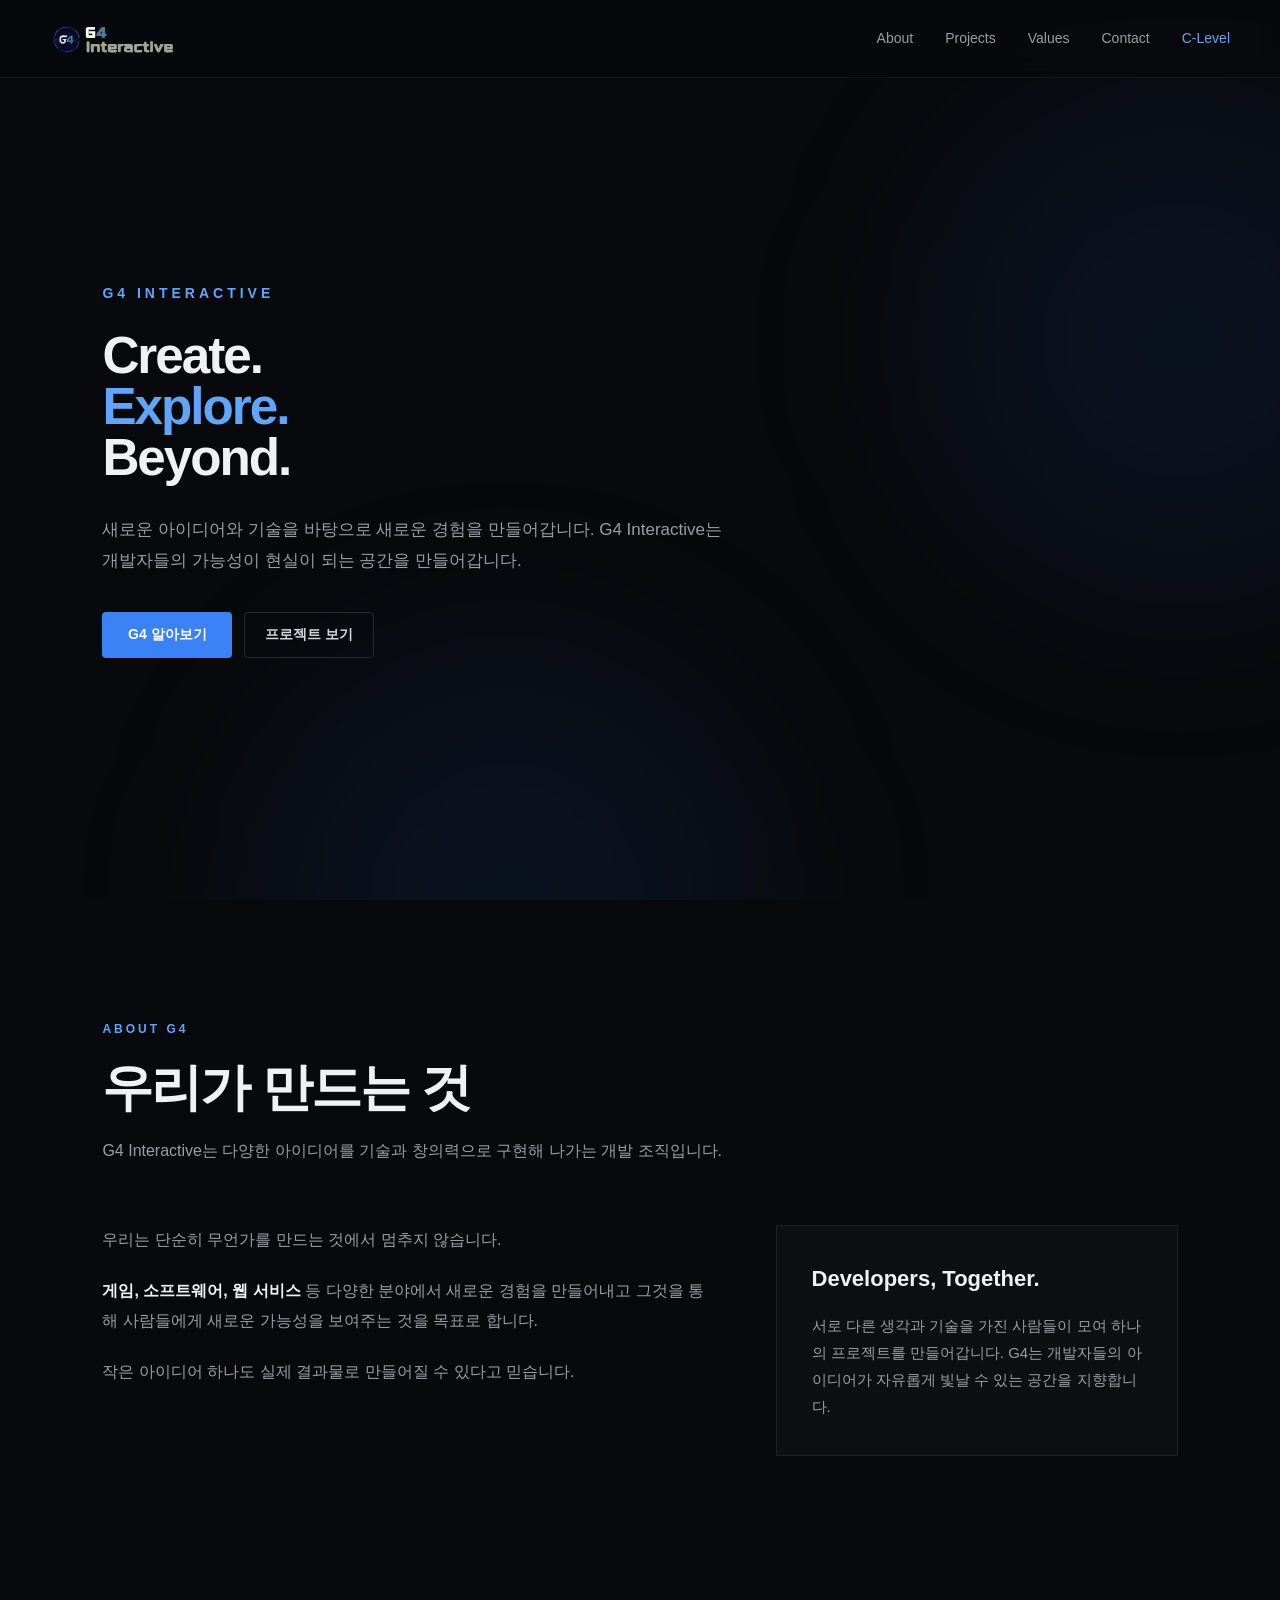
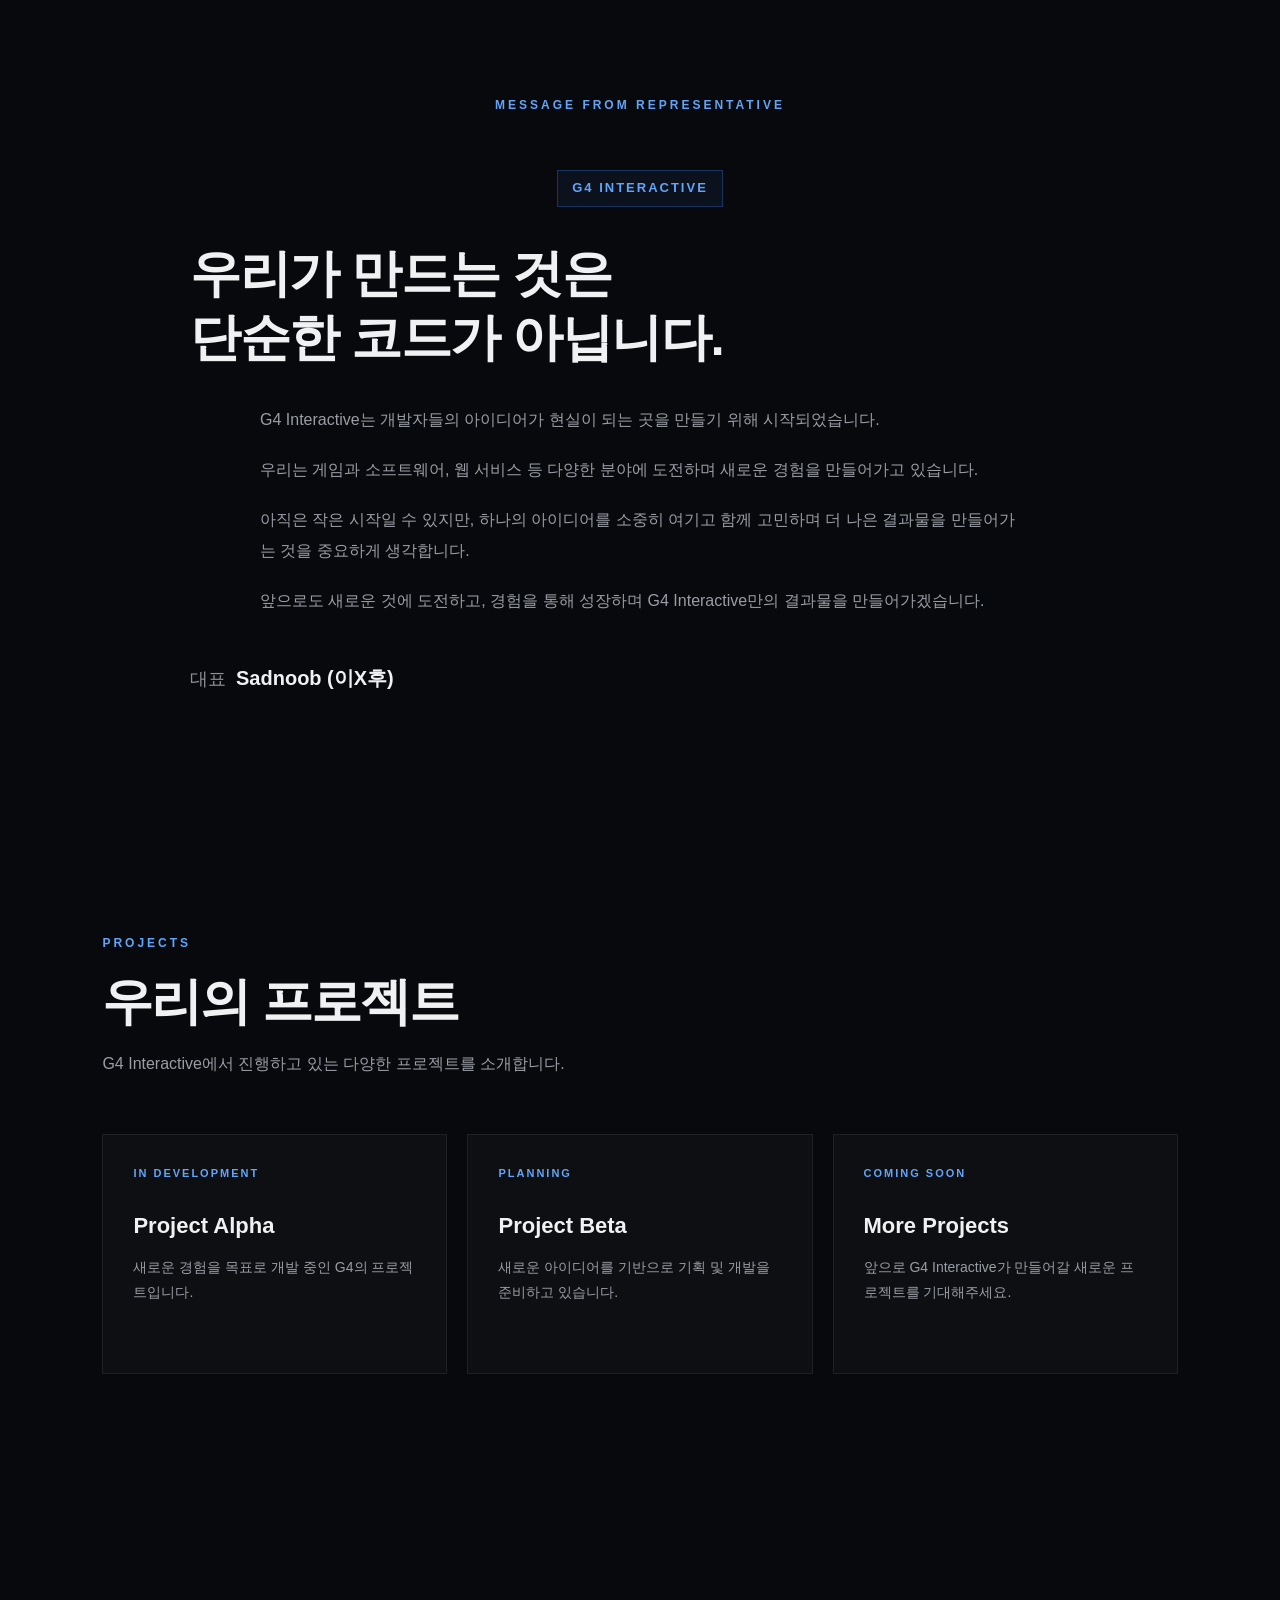
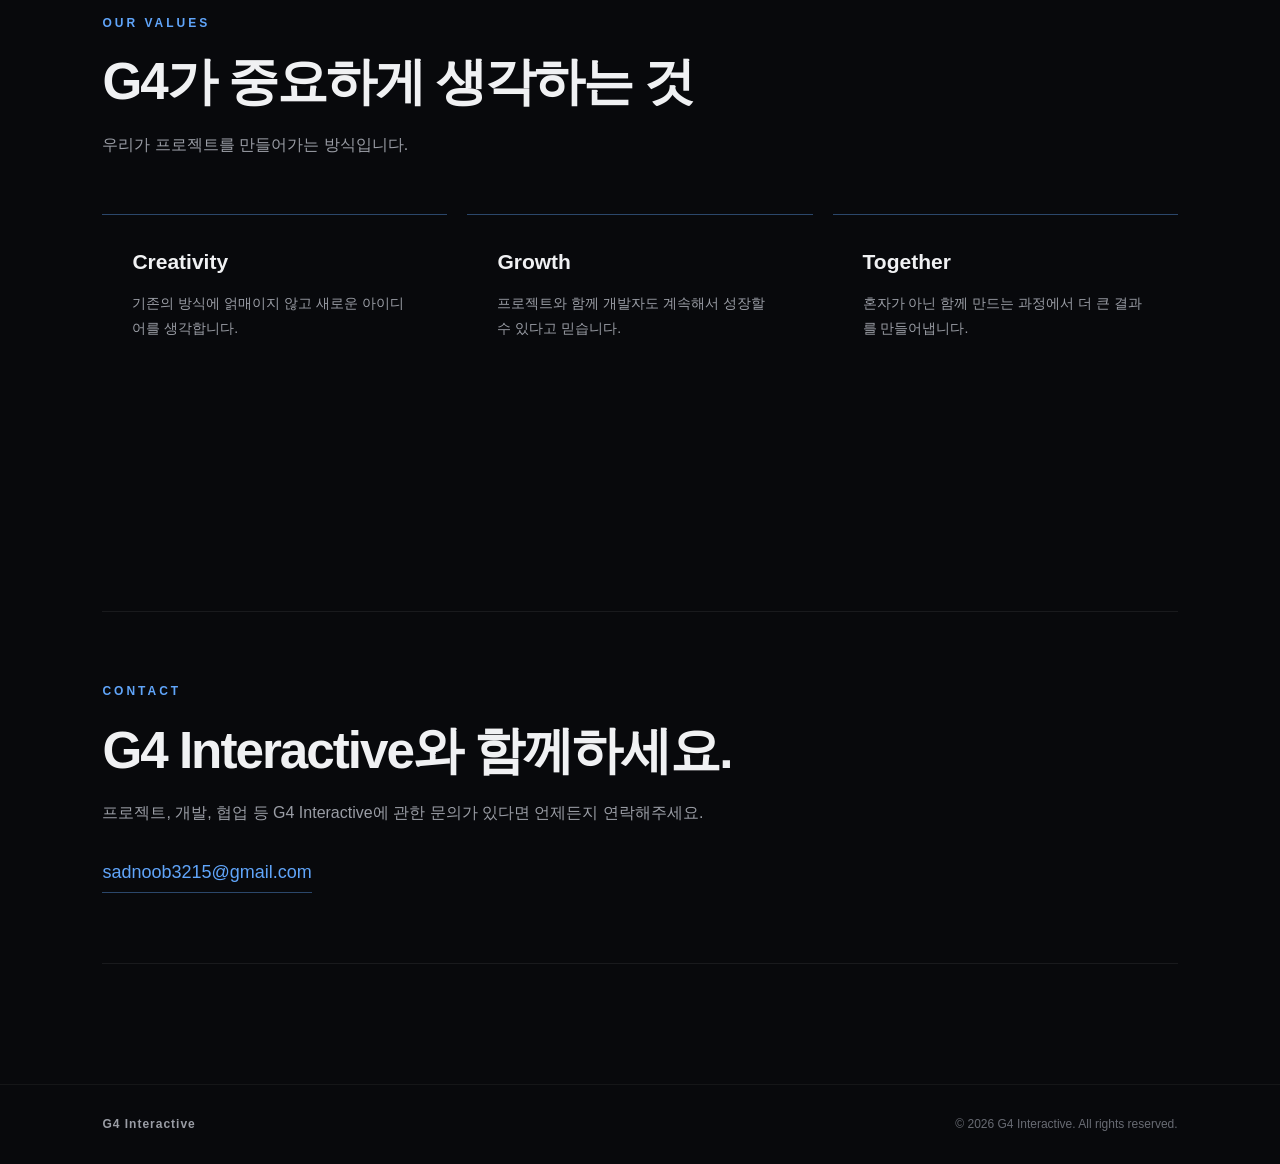
==== commit dc20fbb4: "Fix HTML encoding issues in index.html" ====
--- a/index.html
+++ b/index.html
@@ -276,7 +276,7 @@
 
 
                 <div class="representative-signature">
-                    대표 <strong>이O후</strong>
+                    대표 <strong>Sadnoob (이X후)</strong>
                 </div>
 
             </div>
--- a/css/style.css
+++ b/css/style.css
@@ -8,31 +8,28 @@
     box-sizing: border-box;
 }
 
-
 html {
     scroll-behavior: smooth;
 }
-
 
 body {
     background: #08090c;
     color: #f0f1f3;
-
     font-family:
-        Arial,
+        -apple-system,
+        BlinkMacSystemFont,
+        "Segoe UI",
+        Roboto,
         "Noto Sans KR",
         sans-serif;
-
     line-height: 1.6;
 }
-
 
 a {
     color: inherit;
     text-decoration: none;
 }
 
-
 button,
 input {
     font: inherit;
@@ -45,66 +42,60 @@
 
 .site-header {
     position: fixed;
-
     top: 0;
     left: 0;
 
+    z-index: 1000;
+
     width: 100%;
-
-    height: 80px;
-
-    padding: 0 6vw;
+    height: 78px;
 
     display: flex;
     align-items: center;
     justify-content: space-between;
 
-    z-index: 100;
-
-    background: rgba(8, 9, 12, 0.82);
-
-    border-bottom: 1px solid #16181d;
-
-    backdrop-filter: blur(14px);
-}
-
+    padding: 0 50px;
+
+    background: rgba(8, 9, 12, 0.8);
+    border-bottom: 1px solid rgba(255, 255, 255, 0.05);
+
+    backdrop-filter: blur(12px);
+}
+
+.logo {
+    display: flex;
+    align-items: center;
+}
 
 .logo img {
-    width: 170px;
-
+    width: 130px;
+    height: auto;
     display: block;
 }
-
 
 .navigation {
     display: flex;
     align-items: center;
-
     gap: 32px;
 }
 
-
 .navigation a {
-    color: #8f929a;
+    color: #9a9da5;
 
     font-size: 14px;
+    font-weight: 500;
 
     transition:
-        color 0.2s ease;
-}
-
+        color 0.2s ease,
+        transform 0.2s ease;
+}
 
 .navigation a:hover {
     color: #f0f1f3;
 }
 
-
 .navigation .clevel-nav {
     color: #60a5fa;
-
-    border-left: 1px solid #252932;
-
-    padding-left: 30px;
 }
 
 
@@ -113,9 +104,9 @@
 ========================= */
 
 .hero {
+    position: relative;
+
     min-height: 100vh;
-
-    position: relative;
 
     display: flex;
     align-items: center;
@@ -125,87 +116,72 @@
     overflow: hidden;
 }
 
-
 .hero-content {
     position: relative;
-
     z-index: 2;
 
-    max-width: 900px;
-}
-
+    max-width: 1000px;
+}
 
 .hero-label {
-    display: inline-block;
-
-    margin-bottom: 28px;
-
-    color: #60a5fa;
-
-    font-size: 13px;
-    font-weight: 700;
-
-    letter-spacing: 3px;
-}
-
+    margin-bottom: 25px;
+
+    color: #60a5fa;
+
+    font-size: 14px;
+    font-weight: 700;
+
+    letter-spacing: 4px;
+}
 
 .hero-title {
-    font-size: clamp(55px, 8vw, 110px);
-
-    line-height: 0.98;
-
-    letter-spacing: -5px;
-
-    margin-bottom: 38px;
-}
-
+    font-size: clamp(36px, 4vw, 54px);
+
+    line-height: 1;
+    letter-spacing: -2px;
+
+    margin-bottom: 32px;
+}
 
 .title-white {
     color: #f0f1f3;
 }
 
-
 .title-blue {
     color: #60a5fa;
 }
 
-
 .hero-description {
-    max-width: 650px;
-
-    color: #9498a1;
+    max-width: 620px;
+
+    margin-bottom: 35px;
+
+    color: #9a9da5;
 
     font-size: 17px;
-
-    line-height: 1.9;
-
-    margin-bottom: 42px;
-}
-
+    line-height: 1.8;
+}
 
 .hero-buttons {
     display: flex;
-
-    gap: 14px;
-
-    flex-wrap: wrap;
-}
-
+    align-items: center;
+    gap: 12px;
+}
 
 .button {
     display: inline-flex;
-
     align-items: center;
     justify-content: center;
 
-    min-width: 150px;
-
-    padding: 13px 22px;
-
-    border-radius: 5px;
+    min-width: 130px;
+    height: 46px;
+
+    padding: 0 20px;
+
+    border-radius: 4px;
 
     font-size: 14px;
-    font-weight: 700;
+    font-weight: 600;
 
     transition:
         transform 0.2s ease,
@@ -213,39 +189,27 @@
         border-color 0.2s ease;
 }
 
-
 .button:hover {
     transform: translateY(-2px);
 }
 
-
 .button-primary {
     background: #3b82f6;
-
-    color: white;
-}
-
+    color: #fff;
+}
 
 .button-primary:hover {
     background: #2563eb;
 }
 
-
 .button-secondary {
-    border: 1px solid #292d35;
-
+    border: 1px solid rgba(255, 255, 255, 0.12);
     color: #d5d7dc;
 }
 
-
 .button-secondary:hover {
-    border-color: #3b82f6;
-
-    background: rgba(59, 130, 246, 0.06);
-}
-
-
-/* HERO GLOW */
+    border-color: rgba(96, 165, 250, 0.5);
+}
 
 .hero-glow {
     position: absolute;
@@ -255,47 +219,34 @@
 
     border-radius: 50%;
 
+    background: rgba(59, 130, 246, 0.08);
+
     filter: blur(100px);
 
-    opacity: 0.12;
-
     pointer-events: none;
 }
 
-
 .hero-glow-1 {
-    top: 15%;
-    right: 5%;
-
-    background: #2563eb;
-}
-
+    top: 10%;
+    right: -150px;
+}
 
 .hero-glow-2 {
-    bottom: 0;
-    left: 10%;
-
-    background: #3b82f6;
-}
-
-
-/* =========================
-   GENERAL SECTIONS
-========================= */
-
-.about,
-.projects,
-.values,
-.contact,
-.representative {
-    padding: 140px 8vw;
-
-    border-top: 1px solid #16181d;
-}
-
+    bottom: -250px;
+    left: 20%;
+}
+
+
+/* =========================
+   COMMON SECTIONS
+========================= */
+
+section:not(.hero) {
+    padding: 120px 8vw;
+}
 
 .section-label {
-    margin-bottom: 20px;
+    margin-bottom: 18px;
 
     color: #60a5fa;
 
@@ -305,96 +256,101 @@
     letter-spacing: 3px;
 }
 
-
 .section-title {
-    margin-bottom: 24px;
-
-    font-size: clamp(35px, 5vw, 60px);
-
-    line-height: 1.1;
-
+    margin-bottom: 18px;
+
+    color: #f0f1f3;
+
+    font-size: clamp(32px, 4vw, 52px);
+
+    line-height: 1.2;
     letter-spacing: -2px;
 }
 
-
 .section-description {
-    max-width: 720px;
-
-    color: #8f929a;
+    max-width: 700px;
+
+    color: #9a9da5;
 
     font-size: 16px;
-
-    line-height: 1.9;
+    line-height: 1.8;
 }
 
 
 /* =========================
    ABOUT
 ========================= */
+
+.about {
+    max-width: 1300px;
+    margin: 0 auto;
+}
 
 .about-grid {
     display: grid;
 
-    grid-template-columns:
-        1fr 1fr;
-
-    gap: 80px;
-
-    margin-top: 70px;
-}
-
+    grid-template-columns: 1.2fr 0.8fr;
+
+    gap: 70px;
+
+    margin-top: 60px;
+}
 
 .about-text p {
-    color: #9699a1;
-
-    margin-bottom: 24px;
-
+    margin-bottom: 20px;
+
+    color: #9a9da5;
+
+    font-size: 16px;
     line-height: 1.9;
 }
-
 
 .about-text strong {
     color: #f0f1f3;
 }
 
-
 .about-card {
-    padding: 42px;
-
-    border: 1px solid #20232a;
-
-    background: #0c0e12;
-
-    transition:
-        border-color 0.2s ease,
-        transform 0.2s ease;
-}
-
-
-.about-card:hover {
-    border-color: rgba(59, 130, 246, 0.5);
-
-    transform: translateY(-4px);
-}
-
+    padding: 35px;
+
+    border: 1px solid rgba(255, 255, 255, 0.07);
+
+    background: rgba(255, 255, 255, 0.025);
+}
 
 .about-card h3 {
-    margin-bottom: 20px;
-
-    font-size: 23px;
-}
-
+    margin-bottom: 15px;
+
+    font-size: 22px;
+}
 
 .about-card p {
-    color: #8f929a;
-
-    line-height: 1.9;
+    color: #9a9da5;
+
+    font-size: 15px;
+    line-height: 1.8;
 }
 
 
 /* =========================
    REPRESENTATIVE
 ========================= */
+
+.representative {
+    max-width: 1300px;
+    margin: 0 auto;
+}
+
+/* MESSAGE FROM REPRESENTATIVE */
+
+.representative > .section-label {
+    width: 100%;
+
+    text-align: center;
+
+    margin-bottom: 0;
+}
+
+/* Representative 전체 내용 */
 
 .representative-content {
     max-width: 900px;
@@ -402,11 +358,14 @@
     margin: 55px auto 0;
 }
 
+/* G4 INTERACTIVE */
 
 .representative-brand {
-    display: inline-block;
-
-    margin-bottom: 35px;
+    display: block;
+
+    width: fit-content;
+
+    margin: 0 auto 35px;
 
     padding: 7px 14px;
 
@@ -422,6 +381,7 @@
     letter-spacing: 2px;
 }
 
+/* 대표 메시지 제목 */
 
 .representative-content h2 {
     margin-bottom: 35px;
@@ -433,11 +393,12 @@
     letter-spacing: -1.5px;
 }
 
+/* 대표 메시지 본문 */
 
 .representative-content p {
     max-width: 760px;
 
-    margin-bottom: 20px;
+    margin: 0 auto 20px;
 
     color: #9a9da5;
 
@@ -446,6 +407,7 @@
     line-height: 1.9;
 }
 
+/* 대표 서명 */
 
 .representative-signature {
     margin-top: 45px;
@@ -455,7 +417,6 @@
     font-size: 18px;
 }
 
-
 .representative-signature strong {
     margin-left: 5px;
 
@@ -469,44 +430,45 @@
    PROJECTS
 ========================= */
 
+.projects {
+    max-width: 1300px;
+    margin: 0 auto;
+}
+
 .projects-grid {
     display: grid;
 
-    grid-template-columns:
-        repeat(3, 1fr);
+    grid-template-columns: repeat(3, 1fr);
 
     gap: 20px;
 
-    margin-top: 60px;
-}
-
+    margin-top: 55px;
+}
 
 .project-card {
-    padding: 35px;
-
-    min-height: 230px;
-
-    border: 1px solid #20232a;
-
-    background: #0c0e12;
+    min-height: 240px;
+
+    padding: 30px;
+
+    border: 1px solid rgba(255, 255, 255, 0.07);
+
+    background: rgba(255, 255, 255, 0.025);
 
     transition:
         transform 0.2s ease,
         border-color 0.2s ease;
 }
 
-
 .project-card:hover {
     transform: translateY(-5px);
 
-    border-color: rgba(59, 130, 246, 0.5);
-}
-
+    border-color: rgba(96, 165, 250, 0.3);
+}
 
 .project-status {
     display: block;
 
-    margin-bottom: 28px;
+    margin-bottom: 25px;
 
     color: #60a5fa;
 
@@ -516,17 +478,16 @@
     letter-spacing: 2px;
 }
 
-
 .project-card h3 {
-    margin-bottom: 14px;
-
-    font-size: 24px;
-}
-
+    margin-bottom: 12px;
+
+    font-size: 22px;
+}
 
 .project-card p {
-    color: #898c95;
-
+    color: #9a9da5;
+
+    font-size: 14px;
     line-height: 1.8;
 }
 
@@ -534,44 +495,38 @@
 /* =========================
    VALUES
 ========================= */
+
+.values {
+    max-width: 1300px;
+    margin: 0 auto;
+}
 
 .values-grid {
     display: grid;
 
-    grid-template-columns:
-        repeat(3, 1fr);
-
-    gap: 25px;
-
-    margin-top: 60px;
-}
-
+    grid-template-columns: repeat(3, 1fr);
+
+    gap: 20px;
+
+    margin-top: 55px;
+}
 
 .value {
-    padding: 35px 0;
-
-    border-top: 1px solid #24272e;
-
-    transition:
-        border-color 0.2s ease;
-}
-
-
-.value:hover {
-    border-color: #3b82f6;
-}
-
+    padding: 30px;
+
+    border-top: 1px solid rgba(96, 165, 250, 0.4);
+}
 
 .value h3 {
-    margin-bottom: 14px;
-
-    font-size: 22px;
-}
-
+    margin-bottom: 12px;
+
+    font-size: 21px;
+}
 
 .value p {
-    color: #898c95;
-
+    color: #9a9da5;
+
+    font-size: 14px;
     line-height: 1.8;
 }
 
@@ -581,35 +536,29 @@
 ========================= */
 
 .contact {
-    text-align: center;
-}
-
+    max-width: 1300px;
+    margin: 0 auto;
+}
 
 .contact-content {
-    max-width: 750px;
-
-    margin: auto;
-}
-
+    padding: 70px 0;
+
+    border-top: 1px solid rgba(255, 255, 255, 0.07);
+    border-bottom: 1px solid rgba(255, 255, 255, 0.07);
+}
 
 .contact-email {
     display: inline-block;
 
-    margin-top: 35px;
-
-    color: #60a5fa;
-
-    font-size: 20px;
-
-    border-bottom: 1px solid transparent;
-
-    transition:
-        border-color 0.2s ease;
-}
-
-
-.contact-email:hover {
-    border-color: #60a5fa;
+    margin-top: 30px;
+
+    color: #60a5fa;
+
+    font-size: 18px;
+
+    border-bottom: 1px solid rgba(96, 165, 250, 0.4);
+
+    padding-bottom: 5px;
 }
 
 
@@ -618,131 +567,106 @@
 ========================= */
 
 footer {
-    padding: 35px 8vw;
-
     display: flex;
 
     justify-content: space-between;
-
-    gap: 20px;
-
-    color: #676a72;
+    align-items: center;
+
+    padding: 30px 8vw;
+
+    border-top: 1px solid rgba(255, 255, 255, 0.05);
+
+    color: #686b73;
 
     font-size: 12px;
-
-    border-top: 1px solid #16181d;
-}
-
+}
 
 .footer-logo {
-    color: #b9bbc0;
-
-    font-weight: 700;
+    color: #9a9da5;
+
+    font-weight: 700;
+
+    letter-spacing: 1px;
 }
 
 
 /* ==================================================
-   C-LEVEL ACCESS PAGE
+   C-LEVEL
 ================================================== */
 
 .clevel-page {
     min-height: 100vh;
-
-    background: #06070a;
-
-    overflow-x: hidden;
-}
-
+    background: #08090c;
+}
 
 .clevel-background {
     position: fixed;
-
     inset: 0;
 
+    overflow: hidden;
+
     pointer-events: none;
-
-    overflow: hidden;
-}
-
+}
 
 .clevel-glow {
     position: absolute;
 
-    width: 600px;
-    height: 600px;
-
-    top: 50%;
+    top: 10%;
     left: 50%;
 
-    transform:
-        translate(-50%, -50%);
+    width: 500px;
+    height: 500px;
+
+    transform: translateX(-50%);
 
     border-radius: 50%;
 
-    background: #1d4ed8;
-
-    opacity: 0.08;
-
-    filter: blur(130px);
-}
-
-
-/* ACCESS CONTAINER */
+    background: rgba(59, 130, 246, 0.08);
+
+    filter: blur(100px);
+}
 
 .clevel-container {
     position: relative;
-
     z-index: 2;
 
-    min-height: 100vh;
-
-    padding: 50px 6vw;
-
-    display: flex;
-
-    align-items: center;
-
-    justify-content: center;
-
-    flex-direction: column;
-}
-
+    width: min(1000px, calc(100% - 40px));
+
+    margin: 0 auto;
+
+    padding: 120px 0 80px;
+}
 
 .clevel-back {
-    position: absolute;
-
-    top: 35px;
-    left: 6vw;
-
-    color: #737780;
-
-    font-size: 13px;
-
-    transition:
-        color 0.2s ease;
-}
-
+    display: inline-block;
+
+    margin-bottom: 30px;
+
+    color: #8d9098;
+
+    font-size: 14px;
+}
 
 .clevel-back:hover {
-    color: #f0f1f3;
-}
-
-
-/* ACCESS CARD */
+    color: #60a5fa;
+}
+
+
+/* =========================
+   ACCESS
+========================= */
 
 .access-card {
-    width: min(470px, 100%);
-
-    padding: 55px;
-
-    border: 1px solid #242830;
-
-    background: rgba(11, 13, 17, 0.92);
-
-    box-shadow:
-        0 30px 80px rgba(0, 0, 0, 0.35);
-}
-
+    max-width: 520px;
+
+    margin: 80px auto 0;
+
+    padding: 45px;
+
+    border: 1px solid rgba(255, 255, 255, 0.08);
+
+    background: rgba(255, 255, 255, 0.025);
+}
 
 .access-brand {
     margin-bottom: 10px;
@@ -755,182 +679,144 @@
     letter-spacing: 3px;
 }
 
-
 .access-label {
+    margin-bottom: 12px;
+
+    color: #686b73;
+
+    font-size: 11px;
+    font-weight: 700;
+
+    letter-spacing: 2px;
+}
+
+.access-card h1 {
+    margin-bottom: 12px;
+
+    font-size: 34px;
+}
+
+.access-description {
     margin-bottom: 35px;
 
-    color: #5d616a;
+    color: #9a9da5;
+
+    font-size: 14px;
+    line-height: 1.8;
+}
+
+.access-card label {
+    display: block;
+
+    margin-bottom: 10px;
+
+    color: #8d9098;
 
     font-size: 11px;
     font-weight: 700;
 
     letter-spacing: 2px;
 }
-
-
-.access-card h1 {
-    margin-bottom: 15px;
-
-    font-size: 35px;
-
-    letter-spacing: -1px;
-}
-
-
-.access-description {
-    margin-bottom: 38px;
-
-    color: #858991;
-
-    font-size: 14px;
-
-    line-height: 1.8;
-}
-
-
-#accessForm label {
-    display: block;
-
-    margin-bottom: 9px;
-
-    color: #858991;
-
-    font-size: 10px;
-    font-weight: 700;
-
-    letter-spacing: 2px;
-}
-
 
 .password-wrapper {
     display: flex;
 
-    border: 1px solid #292d35;
-
-    background: #08090c;
-
-    transition:
-        border-color 0.2s ease;
-}
-
-
-.password-wrapper:focus-within {
-    border-color: #3b82f6;
-}
-
+    border: 1px solid rgba(255, 255, 255, 0.1);
+
+    background: rgba(0, 0, 0, 0.2);
+}
 
 .password-wrapper input {
     width: 100%;
 
-    min-width: 0;
-
     padding: 15px;
 
-    border: 0;
-    outline: 0;
+    border: none;
+    outline: none;
 
     background: transparent;
 
     color: #f0f1f3;
-
-    font-size: 14px;
-}
-
-
-.password-wrapper input::placeholder {
-    color: #555961;
-}
-
-
-#togglePassword {
-    padding: 0 14px;
-
-    border: 0;
+}
+
+.password-wrapper button {
+    padding: 0 15px;
+
+    border: none;
 
     background: transparent;
 
-    color: #5e636c;
+    color: #60a5fa;
+
+    font-size: 11px;
+    font-weight: 700;
 
     cursor: pointer;
-
-    font-size: 10px;
-    font-weight: 700;
-
-    letter-spacing: 1px;
-}
-
-
-#togglePassword:hover {
-    color: #60a5fa;
-}
-
+}
+
+.access-error {
+    height: 0;
+
+    margin: 0;
+
+    overflow: hidden;
+
+    color: #f87171;
+
+    font-size: 13px;
+
+    opacity: 0;
+
+    transition: all 0.2s ease;
+}
+
+.access-error.show {
+    height: 35px;
+
+    padding-top: 10px;
+
+    opacity: 1;
+}
 
 .access-button {
     width: 100%;
 
-    margin-top: 15px;
-
-    padding: 15px;
-
-    border: 1px solid #3b82f6;
+    height: 48px;
+
+    margin-top: 20px;
+
+    border: none;
 
     background: #3b82f6;
 
-    color: white;
+    color: #fff;
+
+    font-size: 13px;
+    font-weight: 700;
+
+    letter-spacing: 1px;
 
     cursor: pointer;
 
-    font-size: 12px;
-    font-weight: 700;
-
-    letter-spacing: 2px;
-
-    transition:
-        background 0.2s ease,
-        transform 0.2s ease;
-}
-
+    transition: background 0.2s ease;
+}
 
 .access-button:hover {
     background: #2563eb;
-
-    transform: translateY(-2px);
-}
-
-
-.access-error {
-    display: none;
-
-    margin-top: 10px;
-
-    color: #f87171;
-
-    font-size: 12px;
-}
-
-
-.access-error.show {
-    display: block;
-}
-
+}
 
 .access-status {
     display: flex;
-
     align-items: center;
-
     gap: 8px;
 
-    margin-top: 35px;
-
-    color: #565b64;
-
-    font-size: 10px;
-    font-weight: 700;
-
-    letter-spacing: 1.5px;
-}
-
+    margin-top: 25px;
+
+    color: #686b73;
+
+    font-size: 11px;
+    letter-spacing: 1px;
+}
 
 .status-dot {
     width: 6px;
@@ -938,260 +824,187 @@
 
     border-radius: 50%;
 
-    background: #22c55e;
-
-    box-shadow:
-        0 0 10px rgba(34, 197, 94, 0.6);
-}
-
-
-/* ==================================================
-   C-LEVEL INTERNAL
-================================================== */
+    background: #4ade80;
+}
+
+
+/* =========================
+   INTERNAL
+========================= */
+
+.internal-container {
+    position: relative;
+    z-index: 2;
+
+    width: min(1100px, calc(100% - 40px));
+
+    margin: 0 auto;
+
+    padding: 100px 0 60px;
+}
+
+.internal-header {
+    display: flex;
+
+    justify-content: space-between;
+    align-items: flex-end;
+
+    padding-bottom: 30px;
+
+    border-bottom: 1px solid rgba(255, 255, 255, 0.07);
+}
+
+.internal-label {
+    margin-bottom: 5px;
+
+    color: #60a5fa;
+
+    font-size: 11px;
+    font-weight: 700;
+
+    letter-spacing: 3px;
+}
+
+.internal-header h1 {
+    font-size: 42px;
+}
+
+.logout-button {
+    padding: 10px 16px;
+
+    border: 1px solid rgba(255, 255, 255, 0.1);
+
+    background: transparent;
+
+    color: #9a9da5;
+
+    font-size: 11px;
+    font-weight: 700;
+
+    cursor: pointer;
+}
+
+.logout-button:hover {
+    color: #f0f1f3;
+}
+
+.internal-welcome {
+    padding: 50px 0;
+}
+
+.internal-welcome span {
+    color: #4ade80;
+
+    font-size: 11px;
+    font-weight: 700;
+
+    letter-spacing: 2px;
+}
+
+.internal-welcome h2 {
+    margin: 10px 0;
+
+    font-size: 30px;
+}
+
+.internal-welcome p {
+    color: #9a9da5;
+}
+
+.internal-section {
+    margin-top: 50px;
+}
+
+.internal-section-label {
+    margin-bottom: 20px;
+
+    color: #686b73;
+
+    font-size: 11px;
+    font-weight: 700;
+
+    letter-spacing: 2px;
+}
+
+.executive-grid {
+    display: grid;
+
+    grid-template-columns: repeat(3, 1fr);
+
+    gap: 15px;
+}
+
+.executive-card {
+    padding: 25px;
+
+    border: 1px solid rgba(255, 255, 255, 0.07);
+
+    background: rgba(255, 255, 255, 0.025);
+}
+
+.executive-role {
+    color: #60a5fa;
+
+    font-size: 10px;
+    font-weight: 700;
+
+    letter-spacing: 1.5px;
+}
+
+.executive-card h3 {
+    margin: 10px 0 5px;
+
+    font-size: 18px;
+}
+
+.executive-card p {
+    color: #777a82;
+
+    font-size: 13px;
+}
+
+.department-list {
+    display: grid;
+
+    grid-template-columns: repeat(2, 1fr);
+
+    gap: 10px;
+}
+
+.department {
+    display: flex;
+    align-items: center;
+    gap: 15px;
+
+    padding: 20px;
+
+    border: 1px solid rgba(255, 255, 255, 0.06);
+
+    color: #d5d7dc;
+}
+
+.department span {
+    color: #60a5fa;
+
+    font-size: 11px;
+}
+
+.internal-footer {
+    margin-top: 80px;
+    padding-top: 25px;
+
+    border-top: 1px solid rgba(255, 255, 255, 0.06);
+
+    color: #555861;
+
+    font-size: 11px;
+}
 
 .hidden {
     display: none !important;
 }
 
 
-.internal-container {
-    position: relative;
-
-    z-index: 2;
-
-    max-width: 1300px;
-
-    margin: auto;
-
-    min-height: 100vh;
-
-    padding: 70px 6vw;
-}
-
-
-.internal-header {
-    display: flex;
-
-    justify-content: space-between;
-
-    align-items: center;
-
-    padding-bottom: 35px;
-
-    border-bottom: 1px solid #20232a;
-}
-
-
-.internal-label {
-    margin-bottom: 8px;
-
-    color: #60a5fa;
-
-    font-size: 11px;
-    font-weight: 700;
-
-    letter-spacing: 2px;
-}
-
-
-.internal-header h1 {
-    font-size: 45px;
-
-    letter-spacing: -2px;
-}
-
-
-.logout-button {
-    padding: 10px 16px;
-
-    border: 1px solid #292d35;
-
-    background: transparent;
-
-    color: #858991;
-
-    cursor: pointer;
-
-    font-size: 10px;
-    font-weight: 700;
-
-    letter-spacing: 1px;
-}
-
-
-.logout-button:hover {
-    border-color: #60a5fa;
-
-    color: #f0f1f3;
-}
-
-
-/* WELCOME */
-
-.internal-welcome {
-    padding: 70px 0 80px;
-}
-
-
-.internal-welcome > span {
-    color: #22c55e;
-
-    font-size: 10px;
-    font-weight: 700;
-
-    letter-spacing: 2px;
-}
-
-
-.internal-welcome h2 {
-    margin-top: 12px;
-
-    font-size: 38px;
-
-    letter-spacing: -1px;
-}
-
-
-.internal-welcome p {
-    margin-top: 10px;
-
-    color: #777b84;
-}
-
-
-/* INTERNAL SECTION */
-
-.internal-section {
-    margin-bottom: 80px;
-}
-
-
-.internal-section-label {
-    margin-bottom: 25px;
-
-    color: #60656e;
-
-    font-size: 11px;
-    font-weight: 700;
-
-    letter-spacing: 2px;
-}
-
-
-/* EXECUTIVE */
-
-.executive-grid {
-    display: grid;
-
-    grid-template-columns:
-        repeat(3, 1fr);
-
-    gap: 15px;
-}
-
-
-.executive-card {
-    min-height: 190px;
-
-    padding: 28px;
-
-    border: 1px solid #20232a;
-
-    background: #0b0d11;
-
-    transition:
-        border-color 0.2s ease,
-        transform 0.2s ease;
-}
-
-
-.executive-card:hover {
-    border-color: rgba(59, 130, 246, 0.45);
-
-    transform: translateY(-3px);
-}
-
-
-.executive-role {
-    color: #60a5fa;
-
-    font-size: 10px;
-    font-weight: 700;
-
-    letter-spacing: 1.5px;
-}
-
-
-.executive-card h3 {
-    margin-top: 22px;
-
-    font-size: 19px;
-
-    line-height: 1.4;
-}
-
-
-.executive-card p {
-    margin-top: 10px;
-
-    color: #6f737c;
-
-    font-size: 12px;
-}
-
-
-/* DEPARTMENTS */
-
-.department-list {
-    display: grid;
-
-    grid-template-columns:
-        repeat(2, 1fr);
-
-    gap: 10px;
-}
-
-
-.department {
-    display: flex;
-
-    align-items: center;
-
-    gap: 20px;
-
-    padding: 18px 20px;
-
-    border: 1px solid #20232a;
-
-    background: #0b0d11;
-
-    color: #b5b8bf;
-
-    font-size: 14px;
-}
-
-
-.department span {
-    color: #3b82f6;
-
-    font-size: 10px;
-    font-weight: 700;
-}
-
-
-.internal-footer {
-    padding-top: 30px;
-
-    border-top: 1px solid #20232a;
-
-    color: #4f535b;
-
-    font-size: 10px;
-
-    letter-spacing: 1px;
-}
-
-
 /* =========================
    MOBILE
 ========================= */
@@ -1199,162 +1012,92 @@
 @media (max-width: 768px) {
 
     .site-header {
-        height: 70px;
-
-        padding: 0 5vw;
-    }
-
+        height: 68px;
+
+        padding: 0 20px;
+    }
 
     .logo img {
-        width: 145px;
-    }
-
+        width: 105px;
+    }
 
     .navigation {
-        gap: 13px;
-    }
-
+        gap: 14px;
+    }
 
     .navigation a {
-        font-size: 11px;
-    }
-
-
-    .navigation .clevel-nav {
-        padding-left: 13px;
-    }
-
+        font-size: 12px;
+    }
+
+    .navigation a:nth-child(1),
+    .navigation a:nth-child(2),
+    .navigation a:nth-child(3),
+    .navigation a:nth-child(4) {
+        display: none;
+    }
 
     .hero {
-        padding:
-            120px 5vw
-            80px;
-    }
-
+        padding: 120px 25px 80px;
+    }
 
     .hero-title {
-        font-size: 56px;
-
-        letter-spacing: -3px;
-    }
-
+        font-size: 42px;
+        letter-spacing: -2px;
+    }
 
     .hero-description {
         font-size: 15px;
     }
 
-
-    .about,
-    .projects,
-    .values,
-    .contact,
-    .representative {
-        padding:
-            100px 5vw;
-    }
-
-
-    .about-grid,
+    section:not(.hero) {
+        padding: 80px 25px;
+    }
+
+    .about-grid {
+        grid-template-columns: 1fr;
+        gap: 35px;
+    }
+
     .projects-grid,
     .values-grid {
         grid-template-columns: 1fr;
-
-        gap: 25px;
-    }
-
-
-    .representative-content {
-        margin-top: 40px;
-    }
-
-
-    .representative-brand {
-        margin-bottom: 28px;
-
-        font-size: 11px;
-    }
-
+    }
 
     .representative-content h2 {
-        font-size: 32px;
-
-        margin-bottom: 28px;
-    }
-
+        font-size: 34px;
+    }
 
     .representative-content p {
         font-size: 15px;
-
-        line-height: 1.8;
-    }
-
-
-    .representative-signature {
-        margin-top: 35px;
-
-        font-size: 16px;
-    }
-
-
-    .representative-signature strong {
-        font-size: 18px;
-    }
-
+    }
 
     footer {
         flex-direction: column;
-
-        padding:
-            30px 5vw;
-    }
-
+        align-items: flex-start;
+        gap: 10px;
+
+        padding: 25px;
+    }
 
     .access-card {
-        padding: 35px 25px;
-    }
-
-
-    .clevel-back {
-        top: 25px;
-
-        left: 5vw;
-    }
-
-
-    .internal-container {
-        padding:
-            50px 5vw;
-    }
-
+        margin-top: 40px;
+
+        padding: 30px 25px;
+    }
 
     .internal-header {
         align-items: flex-start;
     }
 
-
     .internal-header h1 {
-        font-size: 35px;
-    }
-
+        font-size: 34px;
+    }
 
     .executive-grid {
         grid-template-columns: 1fr;
     }
 
-
     .department-list {
         grid-template-columns: 1fr;
     }
-
-
-    .internal-welcome {
-        padding:
-            55px 0 65px;
-    }
-
-
-    .internal-welcome h2 {
-        font-size: 30px;
-    }
-
-}
+}
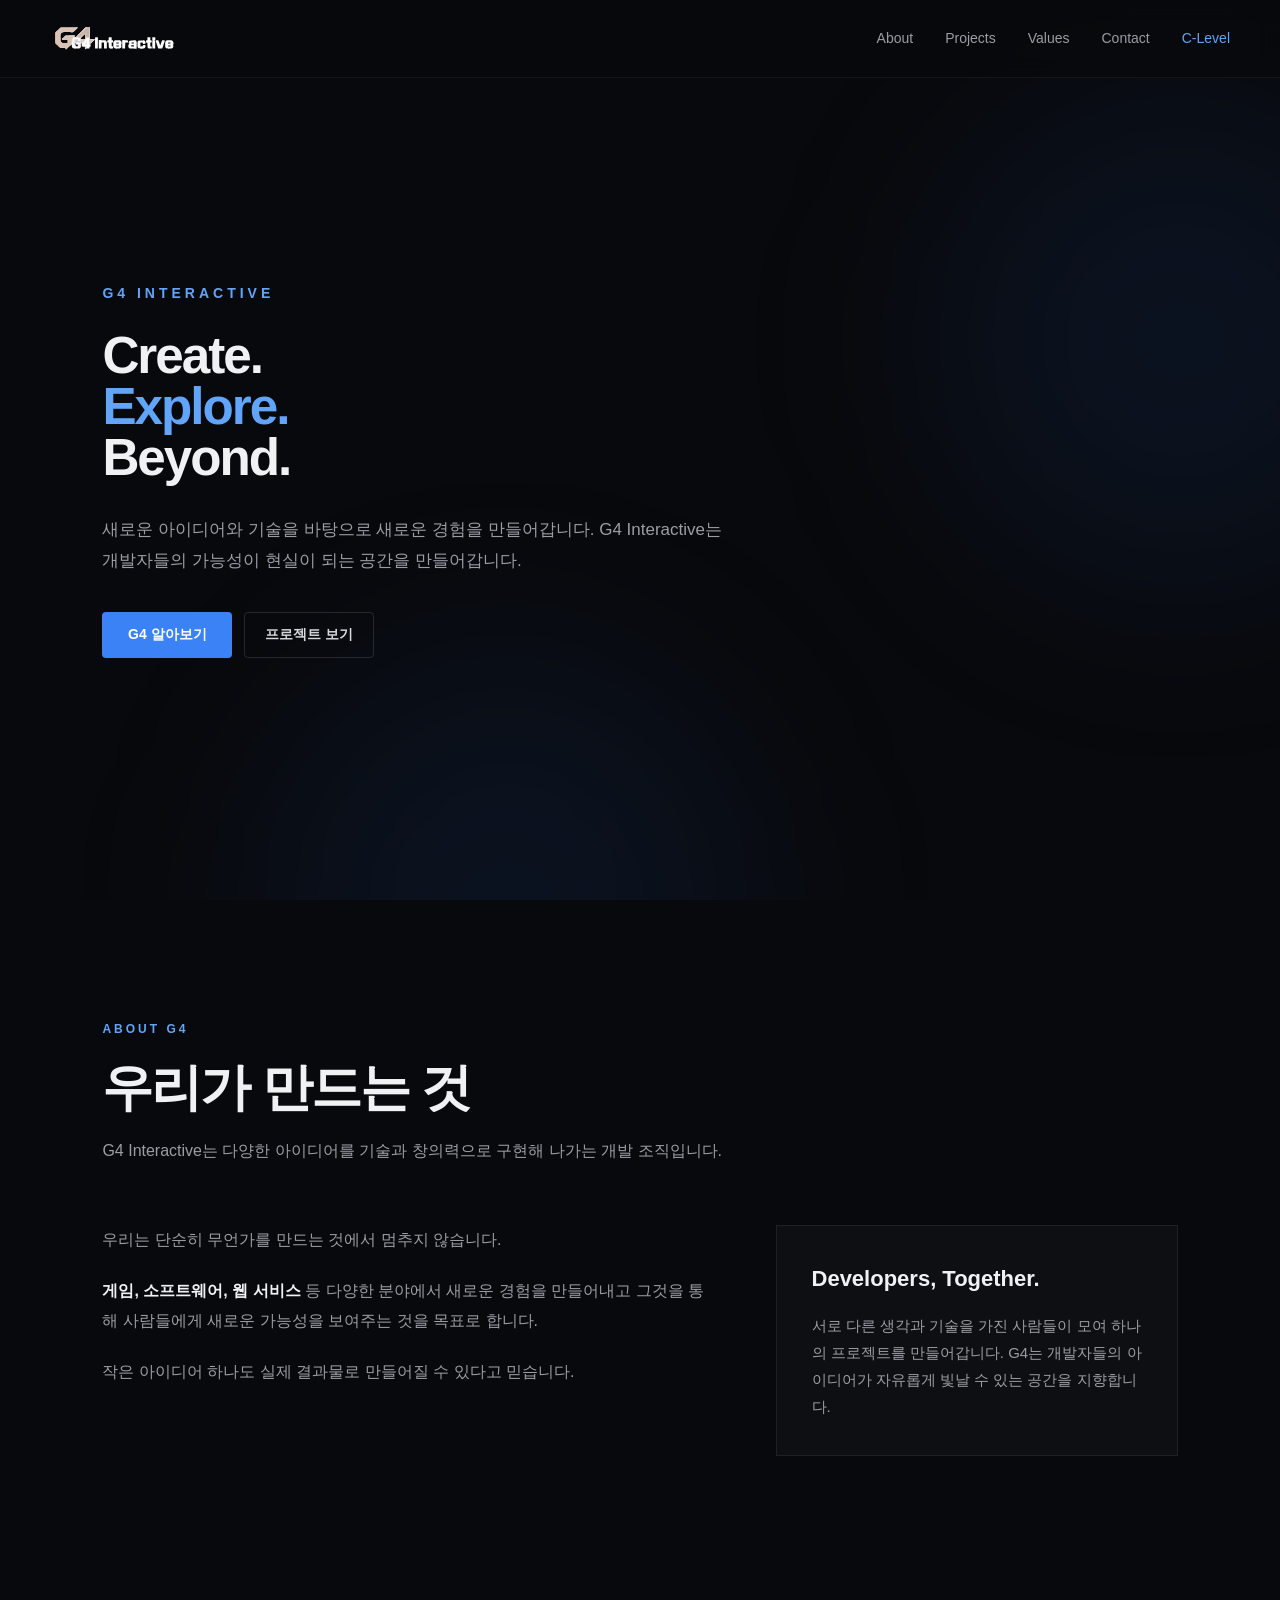
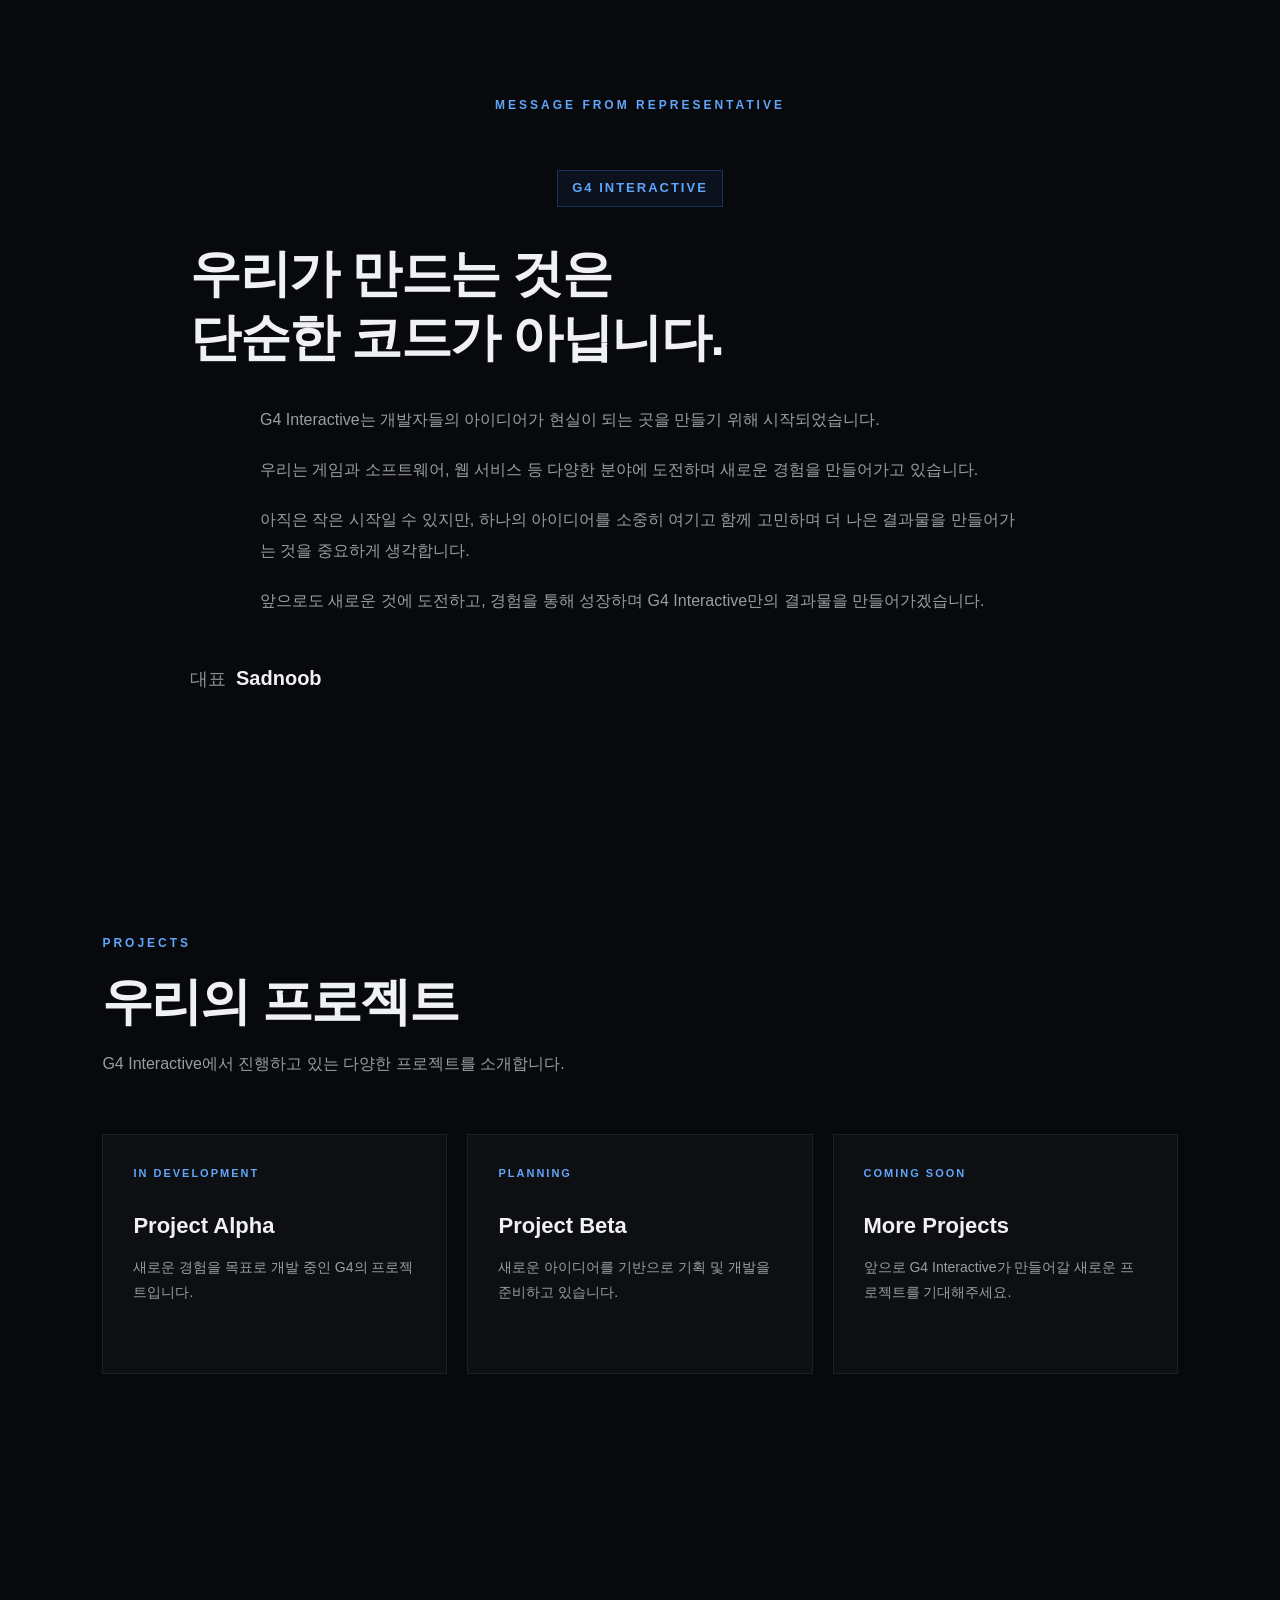
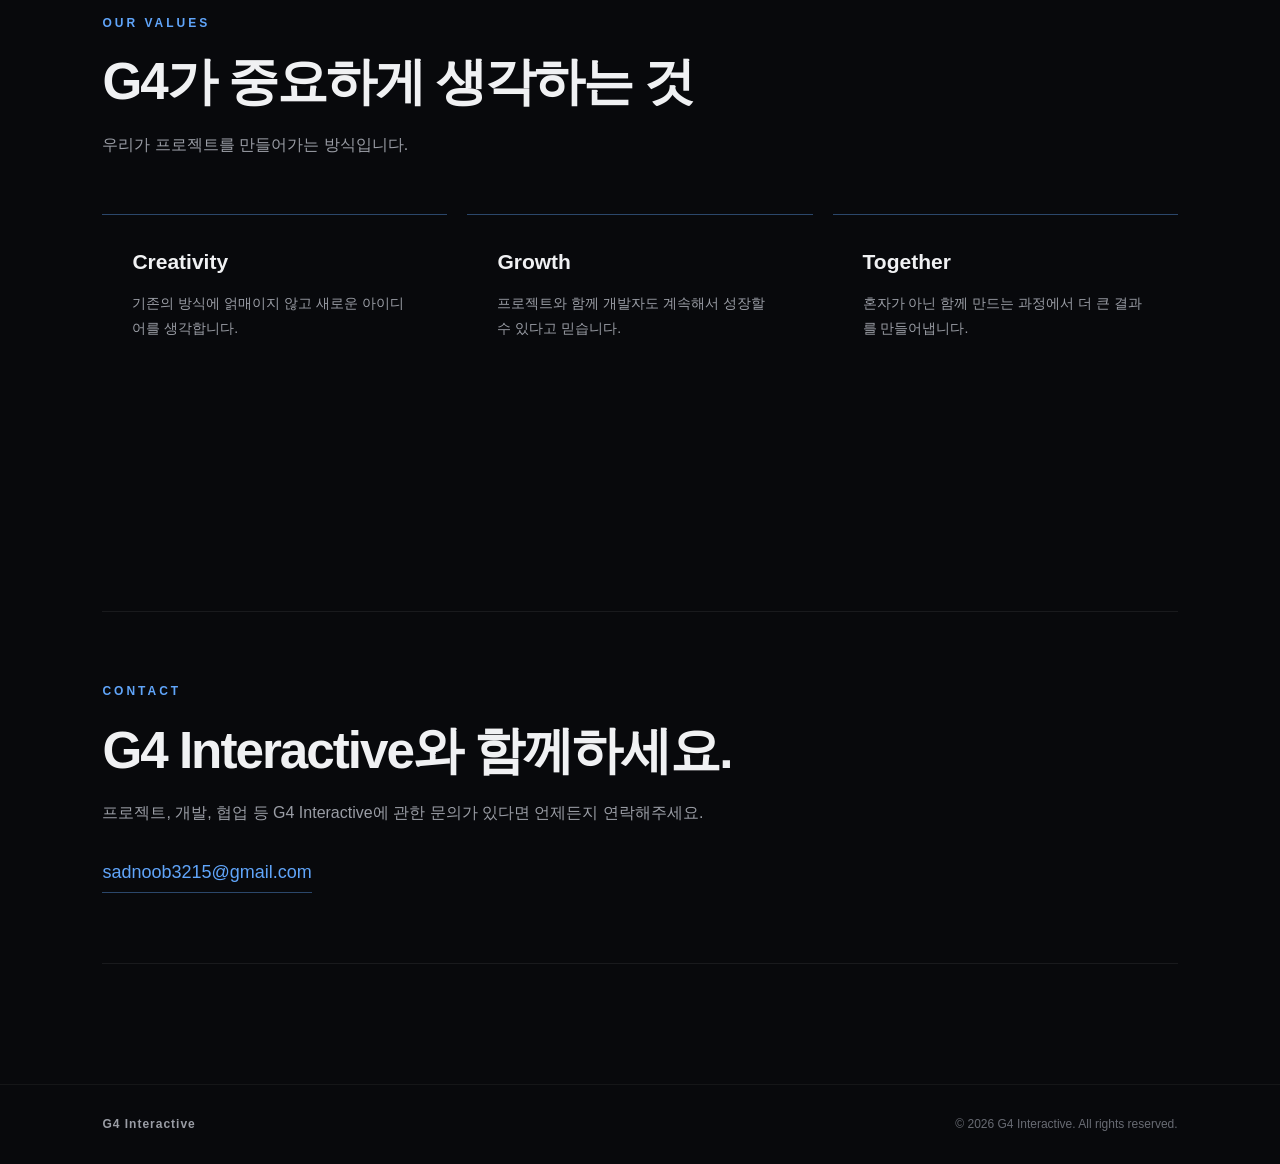
==== commit 4d350393: "Update index.html" ====
--- a/index.html
+++ b/index.html
@@ -276,7 +276,7 @@
 
 
                 <div class="representative-signature">
-                    대표 <strong>Sadnoob (이X후)</strong>
+                    대표 <strong>Sadnoob</strong>
                 </div>
 
             </div>
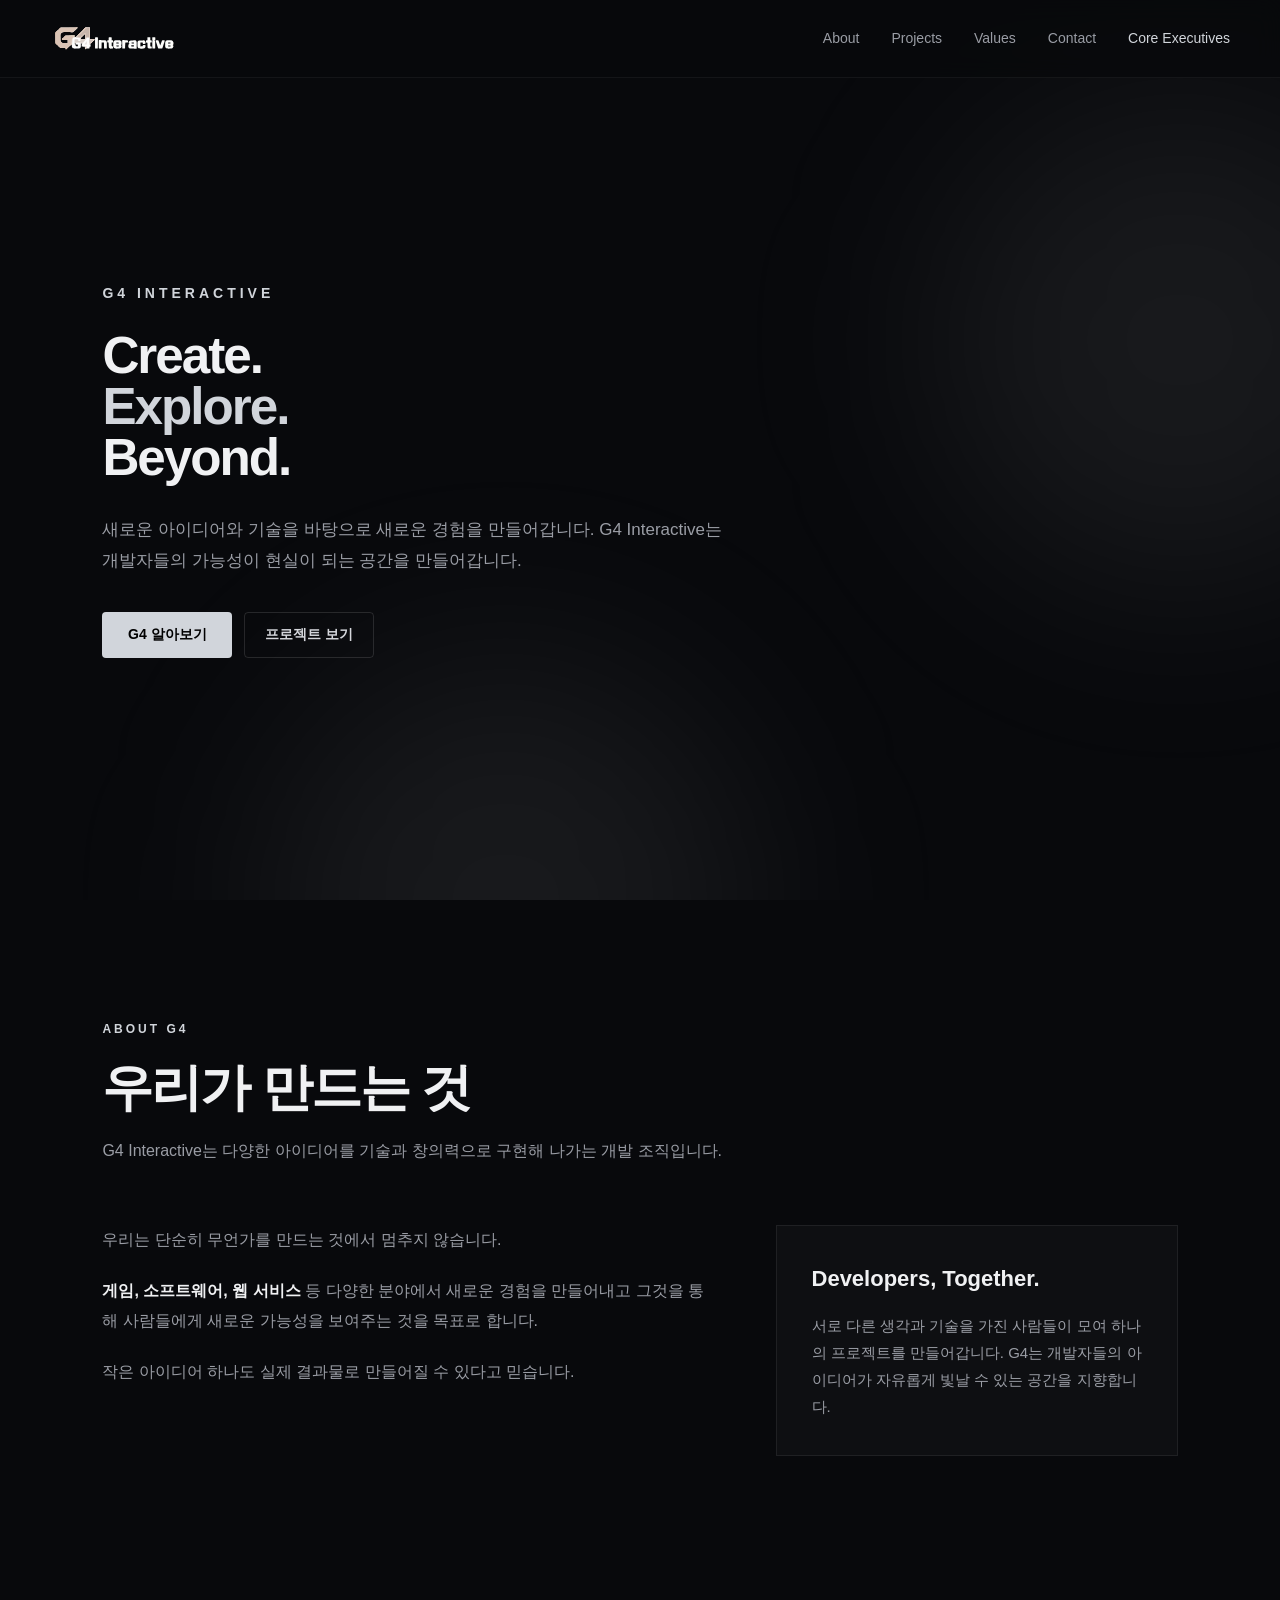
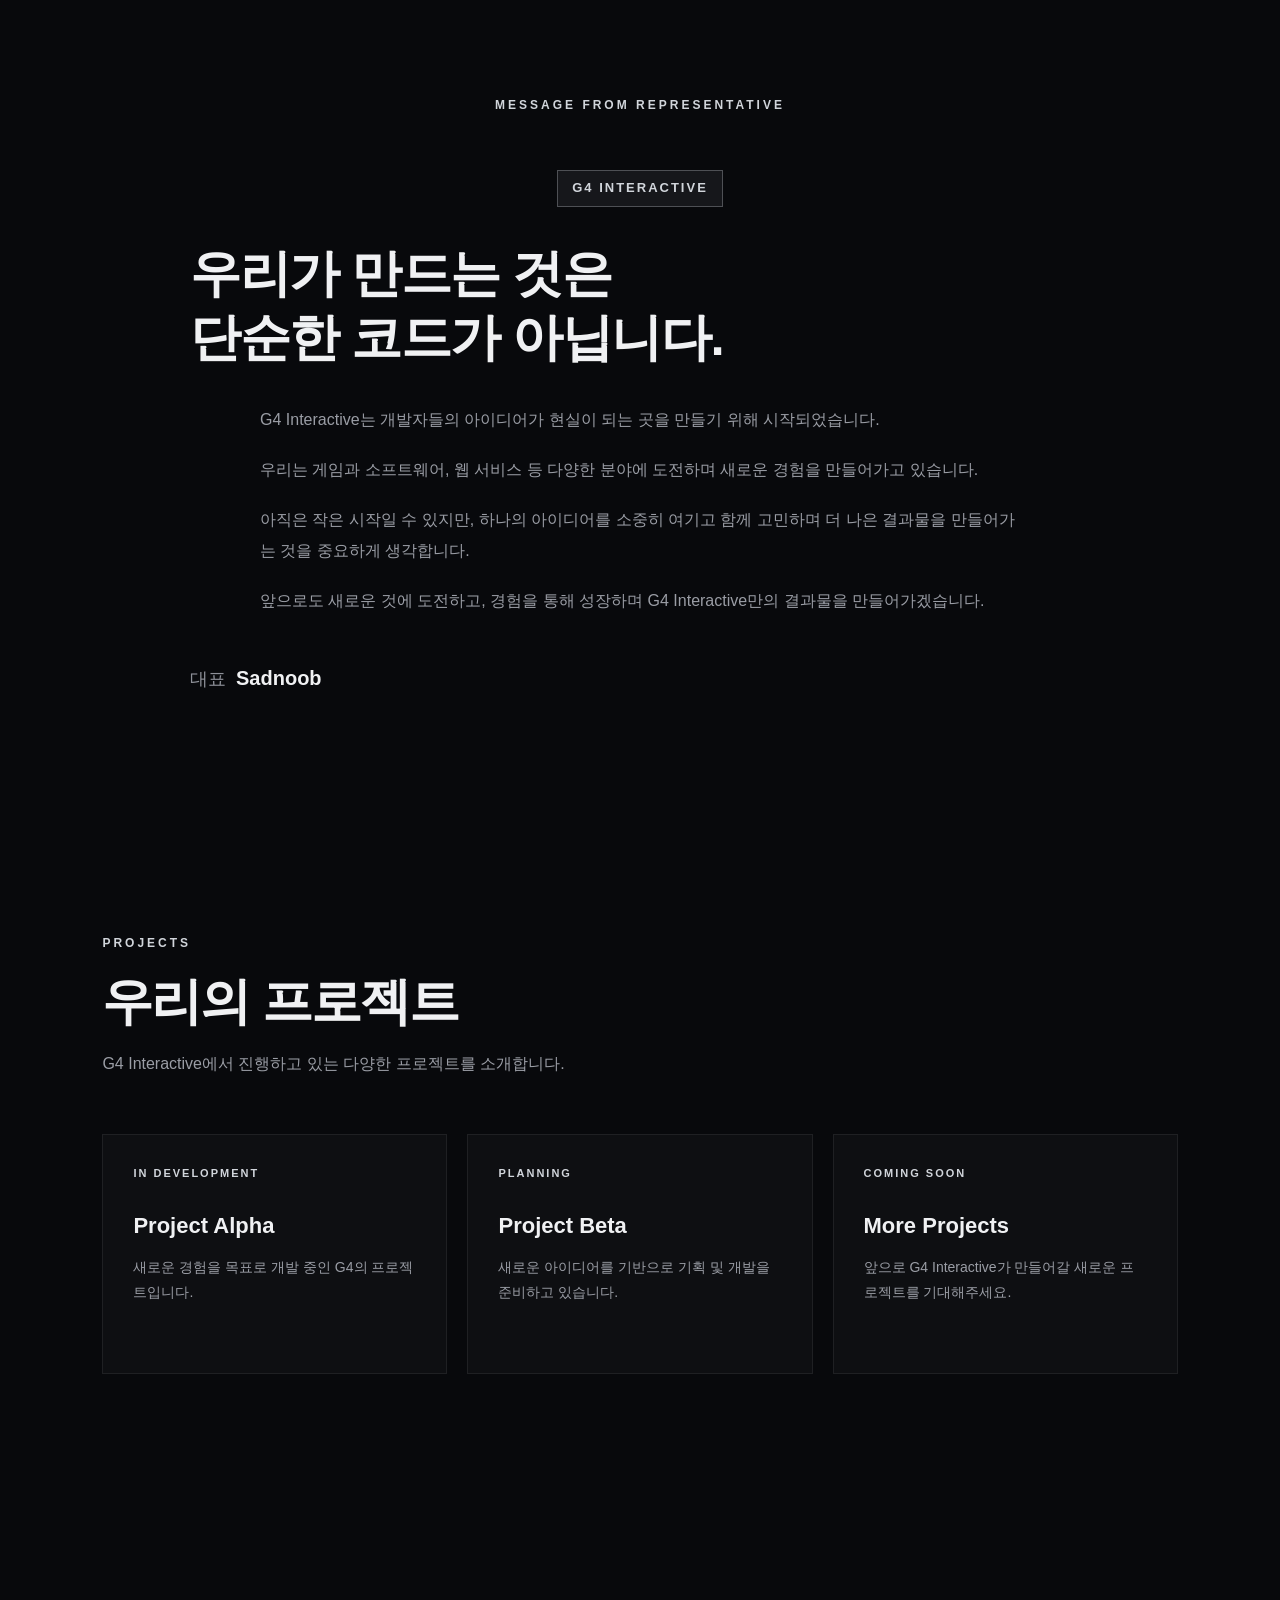
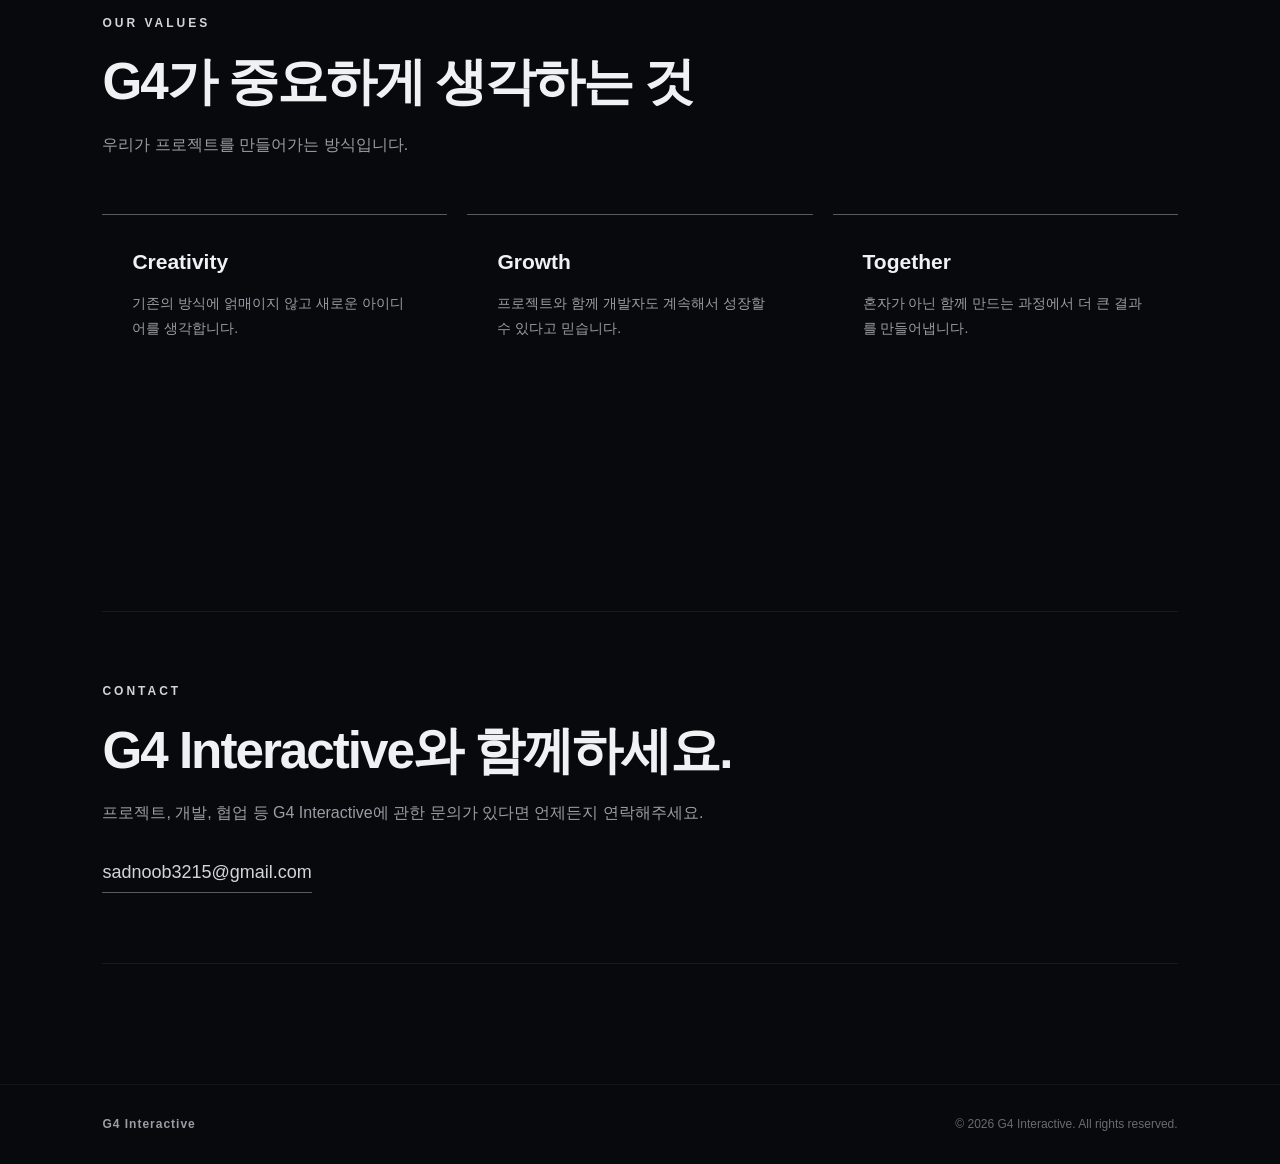
==== commit 745ecfeb: "Update index.html" ====
--- a/index.html
+++ b/index.html
@@ -64,7 +64,7 @@
                 href="c-level/index.html"
                 class="clevel-nav"
             >
-                C-Level
+                Core Executives
             </a>
 
         </nav>
--- a/css/style.css
+++ b/css/style.css
@@ -95,7 +95,7 @@
 }
 
 .navigation .clevel-nav {
-    color: #60a5fa;
+    color: #d1d5db;
 }
 
 
@@ -126,7 +126,7 @@
 .hero-label {
     margin-bottom: 25px;
 
-    color: #60a5fa;
+    color: #d1d5db;
 
     font-size: 14px;
     font-weight: 700;
@@ -148,7 +148,7 @@
 }
 
 .title-blue {
-    color: #60a5fa;
+    color: #d1d5db;
 }
 
 .hero-description {
@@ -194,12 +194,12 @@
 }
 
 .button-primary {
-    background: #3b82f6;
-    color: #fff;
+    background: #d1d5db;
+    color: #000;
 }
 
 .button-primary:hover {
-    background: #2563eb;
+    background: #9ca3af;
 }
 
 .button-secondary {
@@ -208,7 +208,7 @@
 }
 
 .button-secondary:hover {
-    border-color: rgba(96, 165, 250, 0.5);
+    border-color: rgba(209, 213, 219, 0.5);
 }
 
 .hero-glow {
@@ -219,7 +219,7 @@
 
     border-radius: 50%;
 
-    background: rgba(59, 130, 246, 0.08);
+    background: rgba(209, 213, 219, 0.08);
 
     filter: blur(100px);
 
@@ -248,7 +248,7 @@
 .section-label {
     margin-bottom: 18px;
 
-    color: #60a5fa;
+    color: #d1d5db;
 
     font-size: 12px;
     font-weight: 700;
@@ -369,11 +369,11 @@
 
     padding: 7px 14px;
 
-    border: 1px solid rgba(59, 130, 246, 0.3);
-
-    background: rgba(59, 130, 246, 0.07);
-
-    color: #60a5fa;
+    border: 1px solid rgba(209, 213, 219, 0.3);
+
+    background: rgba(209, 213, 219, 0.07);
+
+    color: #d1d5db;
 
     font-size: 13px;
     font-weight: 700;
@@ -462,7 +462,7 @@
 .project-card:hover {
     transform: translateY(-5px);
 
-    border-color: rgba(96, 165, 250, 0.3);
+    border-color: rgba(209, 213, 219, 0.3);
 }
 
 .project-status {
@@ -470,7 +470,7 @@
 
     margin-bottom: 25px;
 
-    color: #60a5fa;
+    color: #d1d5db;
 
     font-size: 11px;
     font-weight: 700;
@@ -514,7 +514,7 @@
 .value {
     padding: 30px;
 
-    border-top: 1px solid rgba(96, 165, 250, 0.4);
+    border-top: 1px solid rgba(209, 213, 219, 0.4);
 }
 
 .value h3 {
@@ -552,11 +552,11 @@
 
     margin-top: 30px;
 
-    color: #60a5fa;
+    color: #d1d5db;
 
     font-size: 18px;
 
-    border-bottom: 1px solid rgba(96, 165, 250, 0.4);
+    border-bottom: 1px solid rgba(209, 213, 219, 0.4);
 
     padding-bottom: 5px;
 }
@@ -621,7 +621,7 @@
 
     border-radius: 50%;
 
-    background: rgba(59, 130, 246, 0.08);
+    background: rgba(209, 213, 219, 0.08);
 
     filter: blur(100px);
 }
@@ -648,7 +648,7 @@
 }
 
 .clevel-back:hover {
-    color: #60a5fa;
+    color: #d1d5db;
 }
 
 
@@ -671,7 +671,7 @@
 .access-brand {
     margin-bottom: 10px;
 
-    color: #60a5fa;
+    color: #d1d5db;
 
     font-size: 12px;
     font-weight: 700;
@@ -746,7 +746,7 @@
 
     background: transparent;
 
-    color: #60a5fa;
+    color: #d1d5db;
 
     font-size: 11px;
     font-weight: 700;
@@ -787,7 +787,7 @@
 
     border: none;
 
-    background: #3b82f6;
+    background: #d1d5db;
 
     color: #fff;
 
@@ -802,7 +802,7 @@
 }
 
 .access-button:hover {
-    background: #2563eb;
+    background: #9ca3af;
 }
 
 .access-status {
@@ -857,7 +857,7 @@
 .internal-label {
     margin-bottom: 5px;
 
-    color: #60a5fa;
+    color: #d1d5db;
 
     font-size: 11px;
     font-weight: 700;
@@ -943,7 +943,7 @@
 }
 
 .executive-role {
-    color: #60a5fa;
+    color: #d1d5db;
 
     font-size: 10px;
     font-weight: 700;
@@ -984,7 +984,7 @@
 }
 
 .department span {
-    color: #60a5fa;
+    color: #d1d5db;
 
     font-size: 11px;
 }
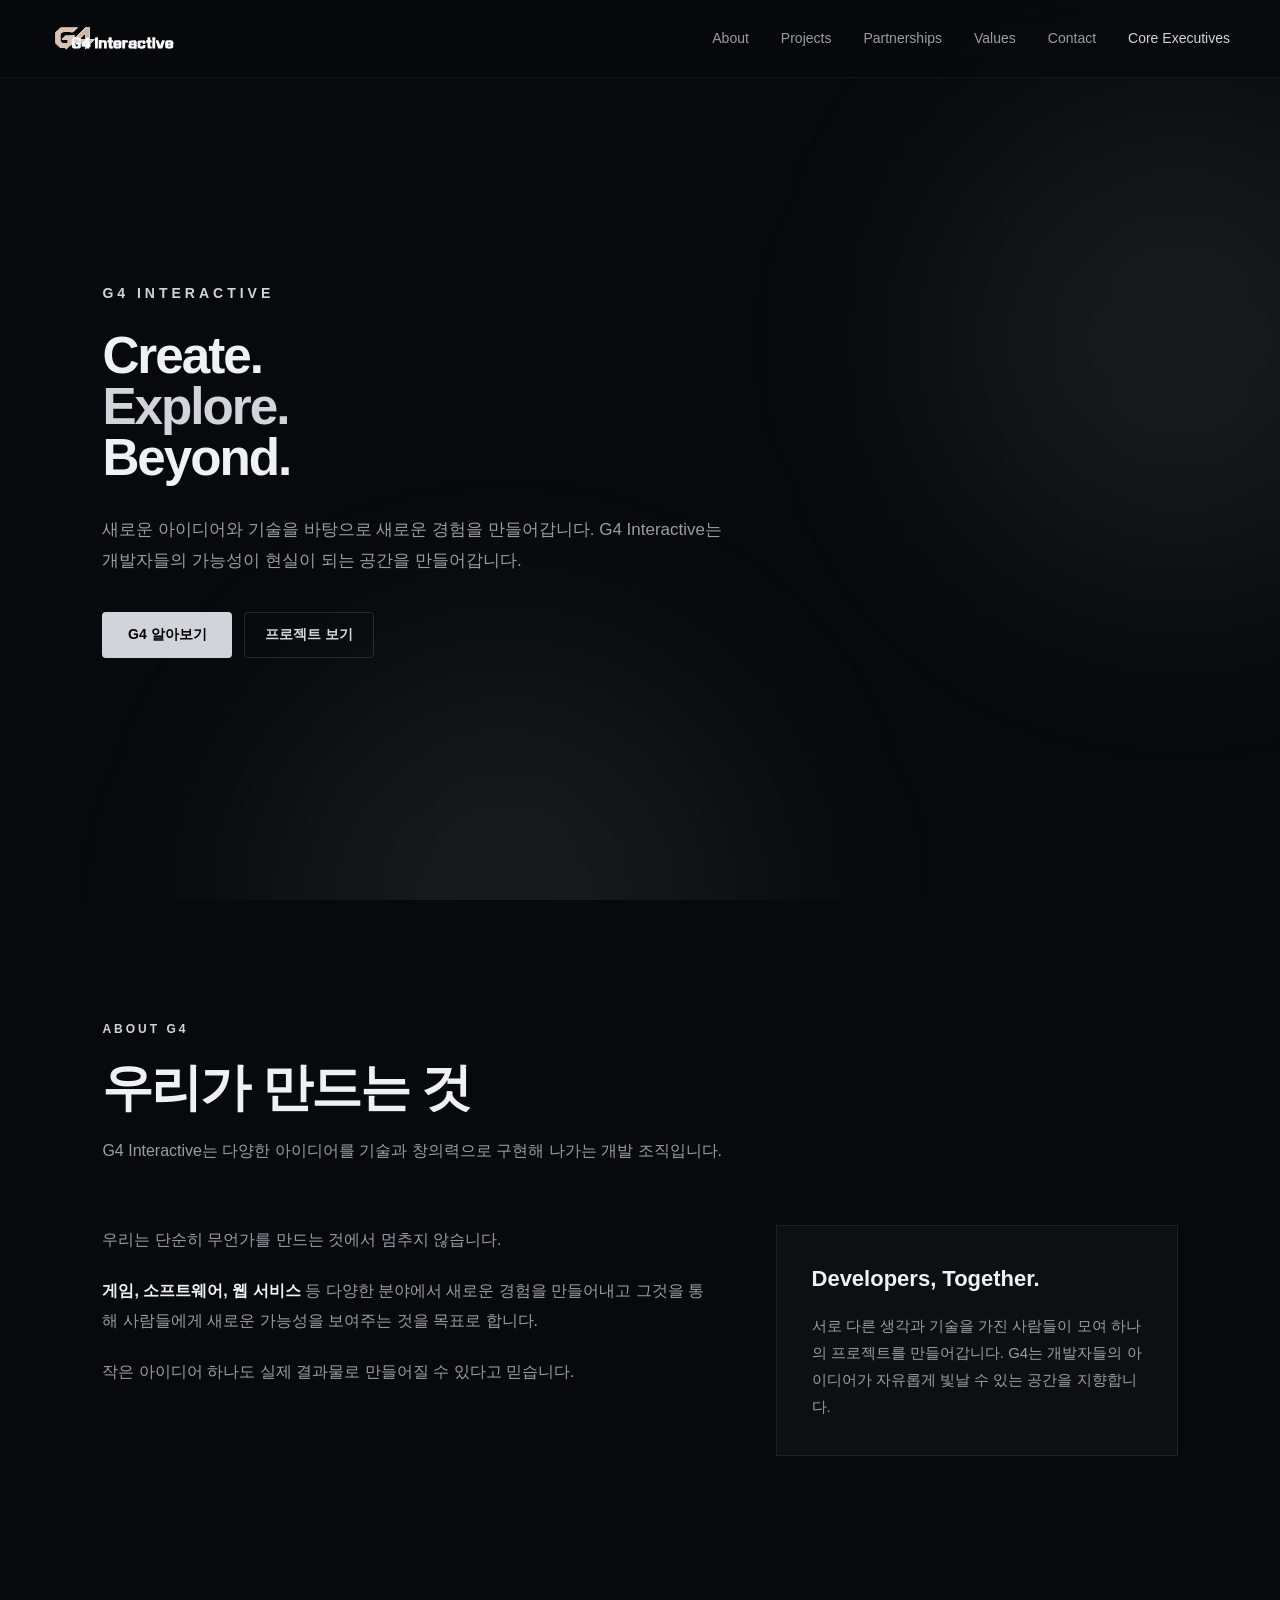
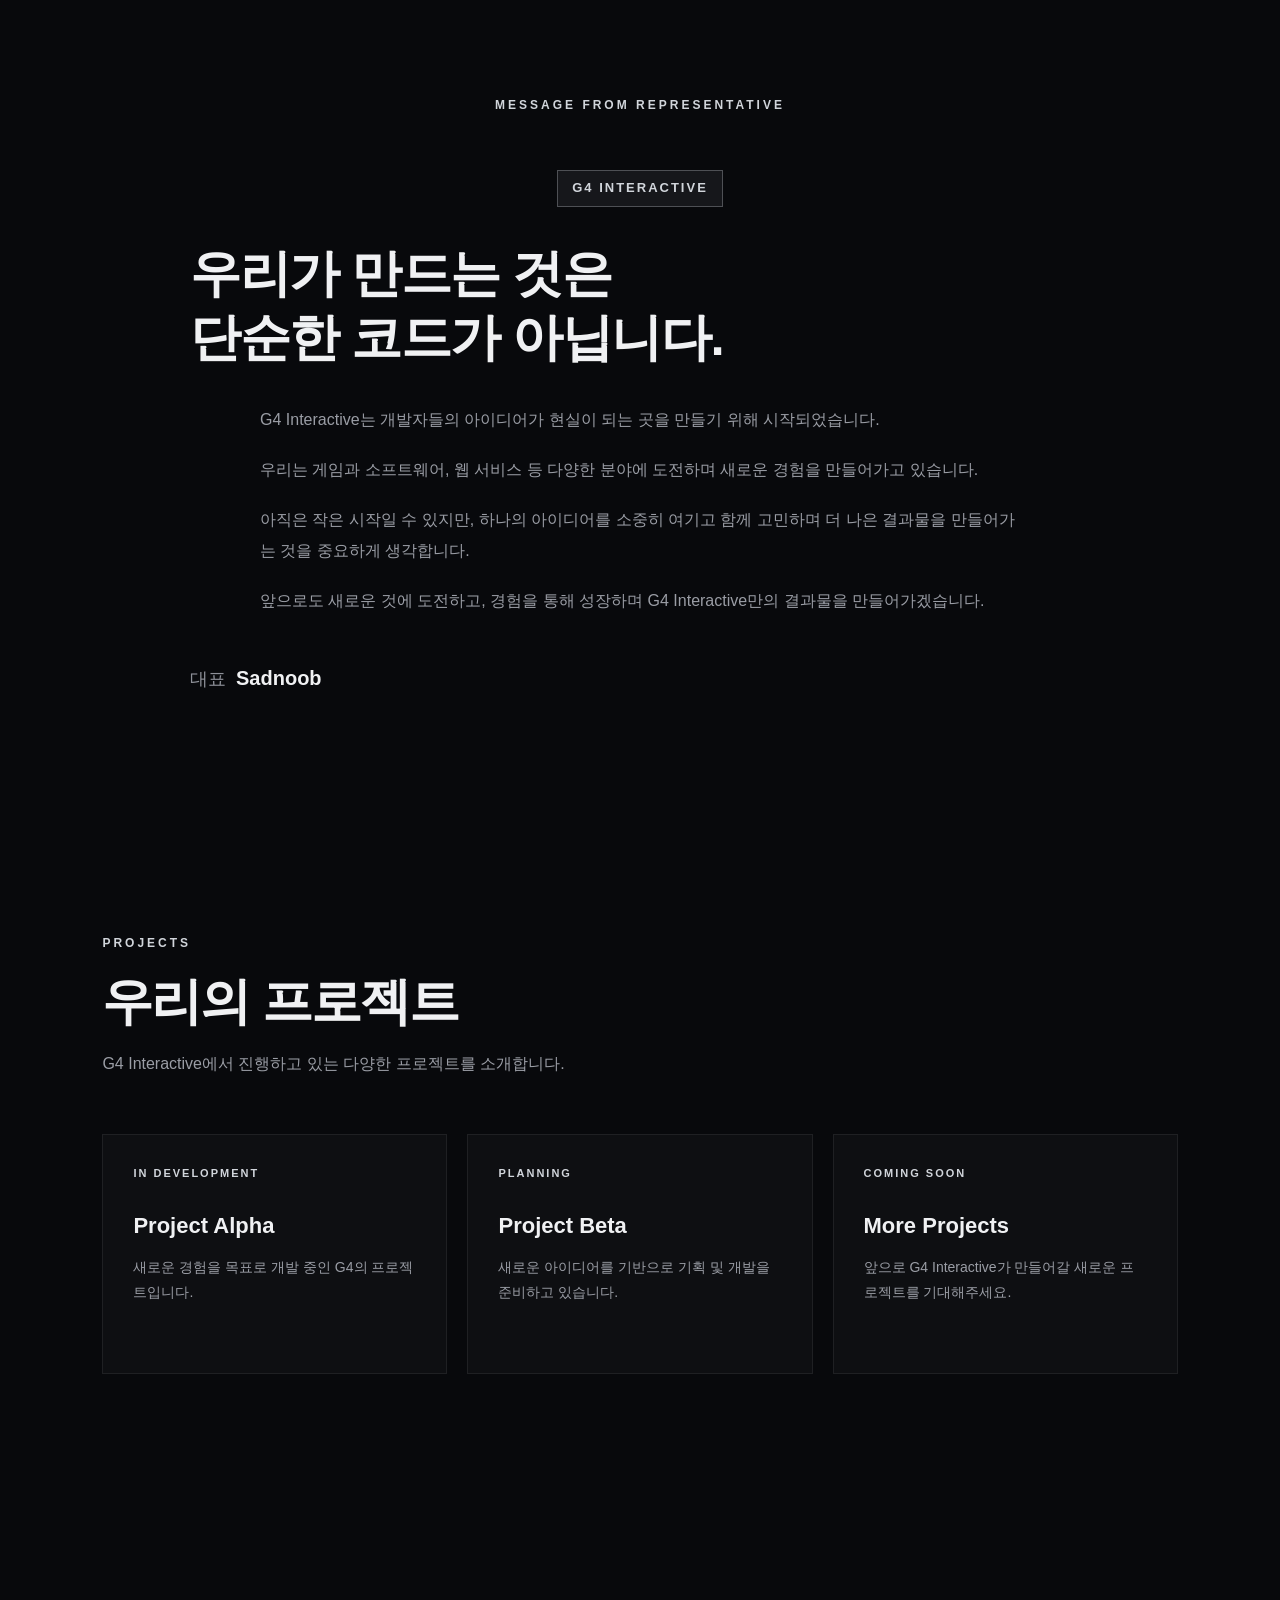
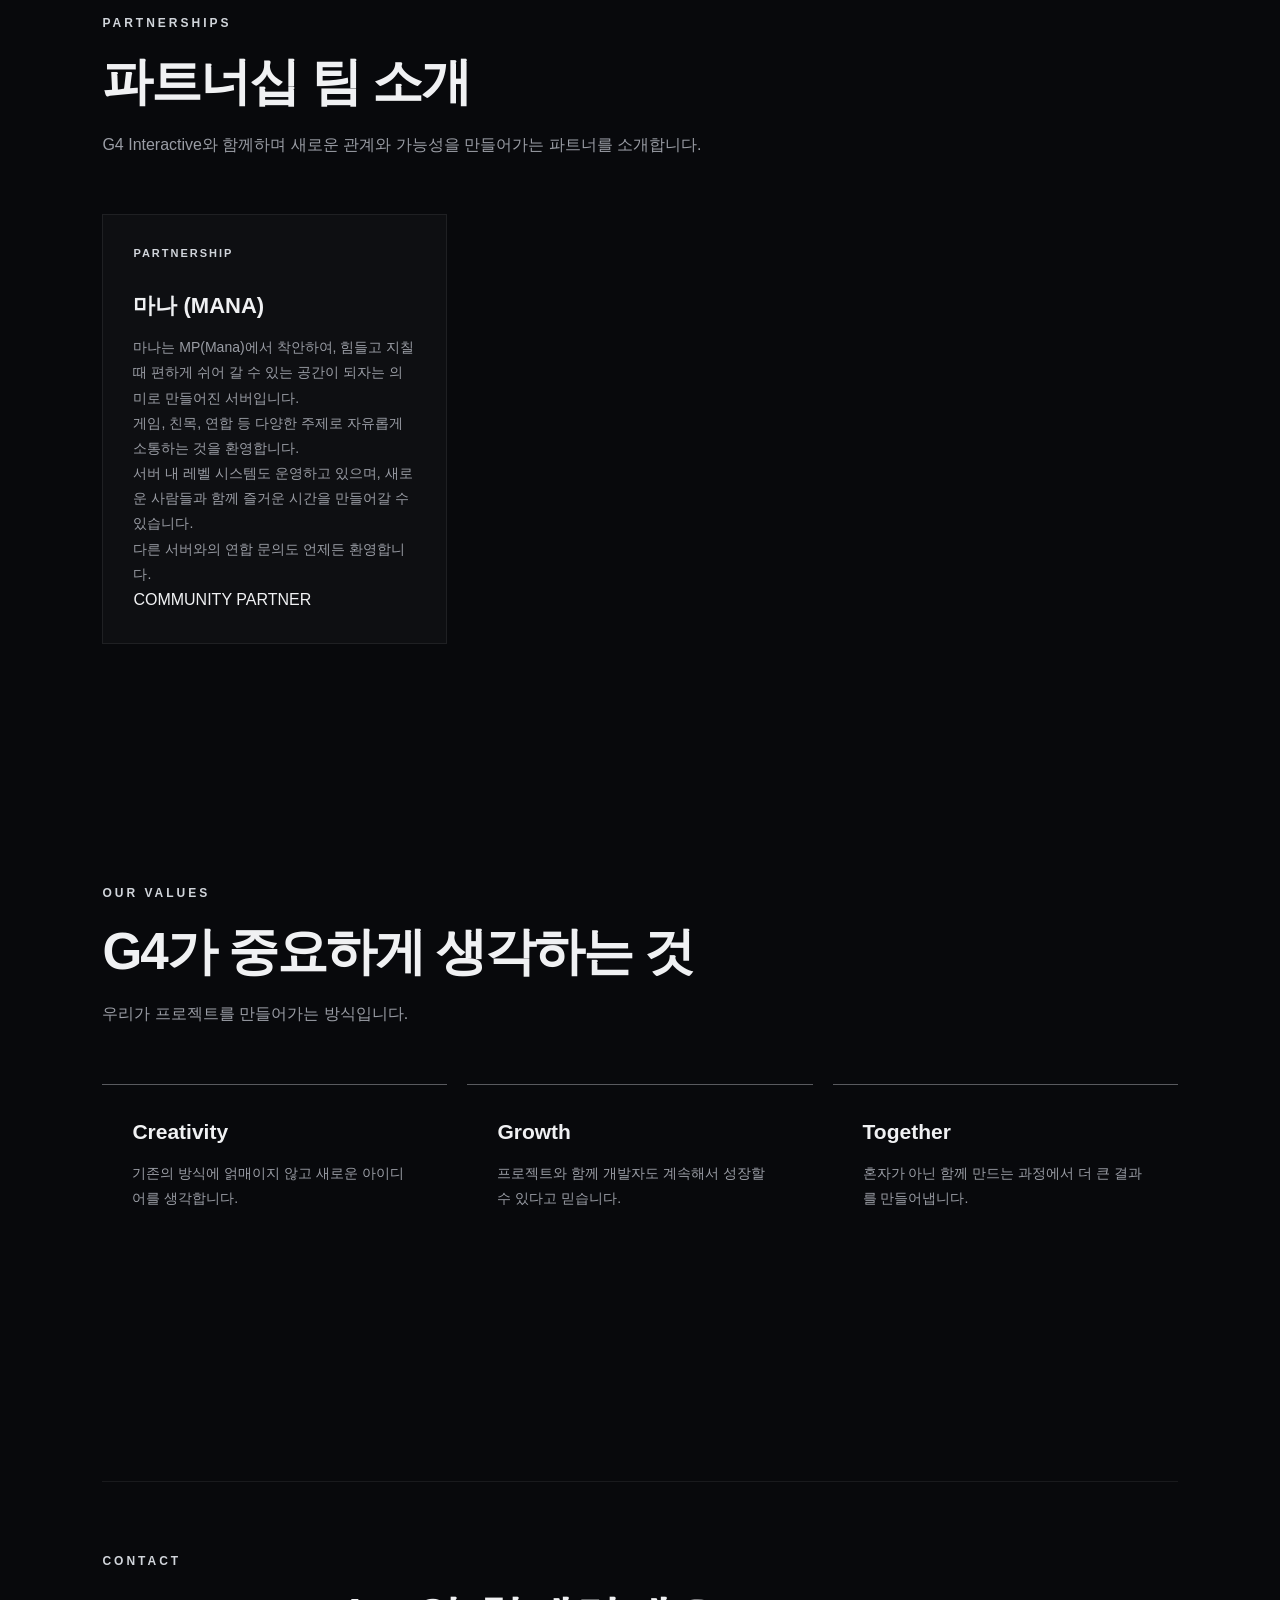
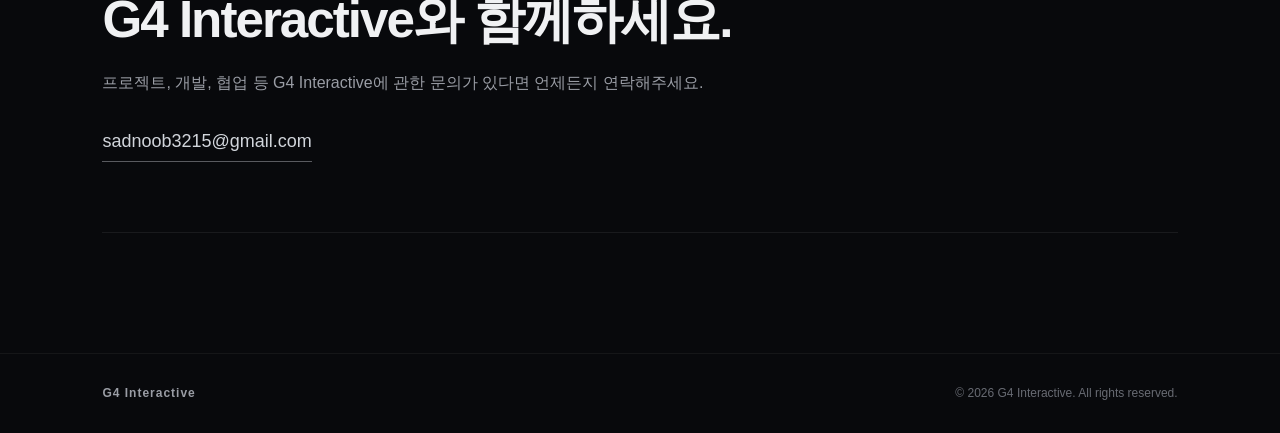
==== commit 4562b8fc: "Update index.html" ====
--- a/index.html
+++ b/index.html
@@ -1,3 +1,4 @@
+
 <!DOCTYPE html>
 <html lang="ko">
 
@@ -26,7 +27,6 @@
 
     <link rel="stylesheet" href="css/style.css">
 </head>
-
 
 <body>
 
@@ -41,7 +41,6 @@
             >
         </a>
 
-
         <nav class="navigation">
 
             <a href="#about">
@@ -50,6 +49,10 @@
 
             <a href="#projects">
                 Projects
+            </a>
+
+            <a href="#partnerships">
+                Partnerships
             </a>
 
             <a href="#values">
@@ -81,14 +84,12 @@
             <div class="hero-glow hero-glow-1"></div>
             <div class="hero-glow hero-glow-2"></div>
 
-
             <div class="hero-content">
 
                 <div class="hero-label">
                     G4 INTERACTIVE
                 </div>
 
-
                 <h1 class="hero-title">
 
                     <span class="title-white">
@@ -109,7 +110,6 @@
 
                 </h1>
 
-
                 <p class="hero-description">
 
                     새로운 아이디어와 기술을 바탕으로
@@ -119,7 +119,6 @@
                     현실이 되는 공간을 만들어갑니다.
 
                 </p>
-
 
                 <div class="hero-buttons">
 
@@ -130,7 +129,6 @@
                         G4 알아보기
                     </a>
 
-
                     <a
                         href="#projects"
                         class="button button-secondary"
@@ -156,12 +154,10 @@
                 ABOUT G4
             </div>
 
-
             <h2 class="section-title">
                 우리가 만드는 것
             </h2>
 
-
             <p class="section-description">
 
                 G4 Interactive는 다양한 아이디어를
@@ -170,7 +166,6 @@
 
             </p>
 
-
             <div class="about-grid">
 
                 <div class="about-text">
@@ -179,7 +174,6 @@
                         우리는 단순히 무언가를 만드는 것에서
                         멈추지 않습니다.
                     </p>
-
 
                     <p>
 
@@ -194,7 +188,6 @@
 
                     </p>
 
-
                     <p>
                         작은 아이디어 하나도 실제 결과물로
                         만들어질 수 있다고 믿습니다.
@@ -209,7 +202,6 @@
                         Developers, Together.
                     </h3>
 
-
                     <p>
 
                         서로 다른 생각과 기술을 가진 사람들이
@@ -235,31 +227,26 @@
                 MESSAGE FROM REPRESENTATIVE
             </div>
 
-
             <div class="representative-content">
 
                 <div class="representative-brand">
                     G4 INTERACTIVE
                 </div>
-
 
                 <h2>
                     우리가 만드는 것은<br>
                     단순한 코드가 아닙니다.
                 </h2>
 
-
                 <p>
                     G4 Interactive는 개발자들의 아이디어가
                     현실이 되는 곳을 만들기 위해 시작되었습니다.
                 </p>
 
-
                 <p>
                     우리는 게임과 소프트웨어, 웹 서비스 등
                     다양한 분야에 도전하며 새로운 경험을 만들어가고 있습니다.
                 </p>
-
 
                 <p>
                     아직은 작은 시작일 수 있지만,
@@ -267,14 +254,12 @@
                     더 나은 결과물을 만들어가는 것을 중요하게 생각합니다.
                 </p>
 
-
                 <p>
                     앞으로도 새로운 것에 도전하고,
                     경험을 통해 성장하며 G4 Interactive만의
                     결과물을 만들어가겠습니다.
                 </p>
 
-
                 <div class="representative-signature">
                     대표 <strong>Sadnoob</strong>
                 </div>
@@ -295,12 +280,10 @@
                 PROJECTS
             </div>
 
-
             <h2 class="section-title">
                 우리의 프로젝트
             </h2>
 
-
             <p class="section-description">
 
                 G4 Interactive에서 진행하고 있는
@@ -308,7 +291,6 @@
 
             </p>
 
-
             <div class="projects-grid">
 
                 <article class="project-card">
@@ -317,11 +299,9 @@
                         IN DEVELOPMENT
                     </span>
 
-
                     <h3>
                         Project Alpha
                     </h3>
-
 
                     <p>
                         새로운 경험을 목표로 개발 중인
@@ -337,11 +317,9 @@
                         PLANNING
                     </span>
 
-
                     <h3>
                         Project Beta
                     </h3>
-
 
                     <p>
                         새로운 아이디어를 기반으로
@@ -357,16 +335,85 @@
                         COMING SOON
                     </span>
 
-
                     <h3>
                         More Projects
                     </h3>
-
 
                     <p>
                         앞으로 G4 Interactive가 만들어갈
                         새로운 프로젝트를 기대해주세요.
                     </p>
+
+                </article>
+
+            </div>
+
+        </section>
+
+
+        <!-- PARTNERSHIPS -->
+
+        <section
+            class="projects partnerships"
+            id="partnerships"
+        >
+
+            <div class="section-label">
+                PARTNERSHIPS
+            </div>
+
+            <h2 class="section-title">
+                파트너십 팀 소개
+            </h2>
+
+            <p class="section-description">
+
+                G4 Interactive와 함께하며
+                새로운 관계와 가능성을 만들어가는
+                파트너를 소개합니다.
+
+            </p>
+
+            <div class="projects-grid">
+
+                <!-- MANA -->
+
+                <article class="project-card partnership-card">
+
+                    <span class="project-status">
+                        PARTNERSHIP
+                    </span>
+
+                    <h3>
+                        마나 (MANA)
+                    </h3>
+
+                    <p>
+                        마나는 MP(Mana)에서 착안하여,
+                        힘들고 지칠 때 편하게 쉬어 갈 수 있는
+                        공간이 되자는 의미로 만들어진 서버입니다.
+                    </p>
+
+                    <p>
+                        게임, 친목, 연합 등 다양한 주제로
+                        자유롭게 소통하는 것을 환영합니다.
+                    </p>
+
+                    <p>
+                        서버 내 레벨 시스템도 운영하고 있으며,
+                        새로운 사람들과 함께 즐거운 시간을
+                        만들어갈 수 있습니다.
+                    </p>
+
+                    <p>
+                        다른 서버와의 연합 문의도
+                        언제든 환영합니다.
+                    </p>
+
+                    <div class="partnership-footer">
+                        <span>COMMUNITY</span>
+                        <span>PARTNER</span>
+                    </div>
 
                 </article>
 
@@ -386,17 +433,14 @@
                 OUR VALUES
             </div>
 
-
             <h2 class="section-title">
                 G4가 중요하게 생각하는 것
             </h2>
 
-
             <p class="section-description">
                 우리가 프로젝트를 만들어가는 방식입니다.
             </p>
 
-
             <div class="values-grid">
 
                 <article class="value">
@@ -404,7 +448,6 @@
                     <h3>
                         Creativity
                     </h3>
-
 
                     <p>
                         기존의 방식에 얽매이지 않고
@@ -420,7 +463,6 @@
                         Growth
                     </h3>
 
-
                     <p>
                         프로젝트와 함께 개발자도
                         계속해서 성장할 수 있다고 믿습니다.
@@ -434,7 +476,6 @@
                     <h3>
                         Together
                     </h3>
-
 
                     <p>
                         혼자가 아닌 함께 만드는 과정에서
@@ -461,19 +502,16 @@
                     CONTACT
                 </div>
 
-
                 <h2 class="section-title">
                     G4 Interactive와 함께하세요.
                 </h2>
 
-
                 <p class="section-description">
 
                     프로젝트, 개발, 협업 등 G4 Interactive에
                     관한 문의가 있다면 언제든지 연락해주세요.
 
                 </p>
-
 
                 <a
                     href="mailto:sadnoob3215@gmail.com"
@@ -497,7 +535,6 @@
             G4 Interactive
         </div>
 
-
         <div>
             © 2026 G4 Interactive.
             All rights reserved.
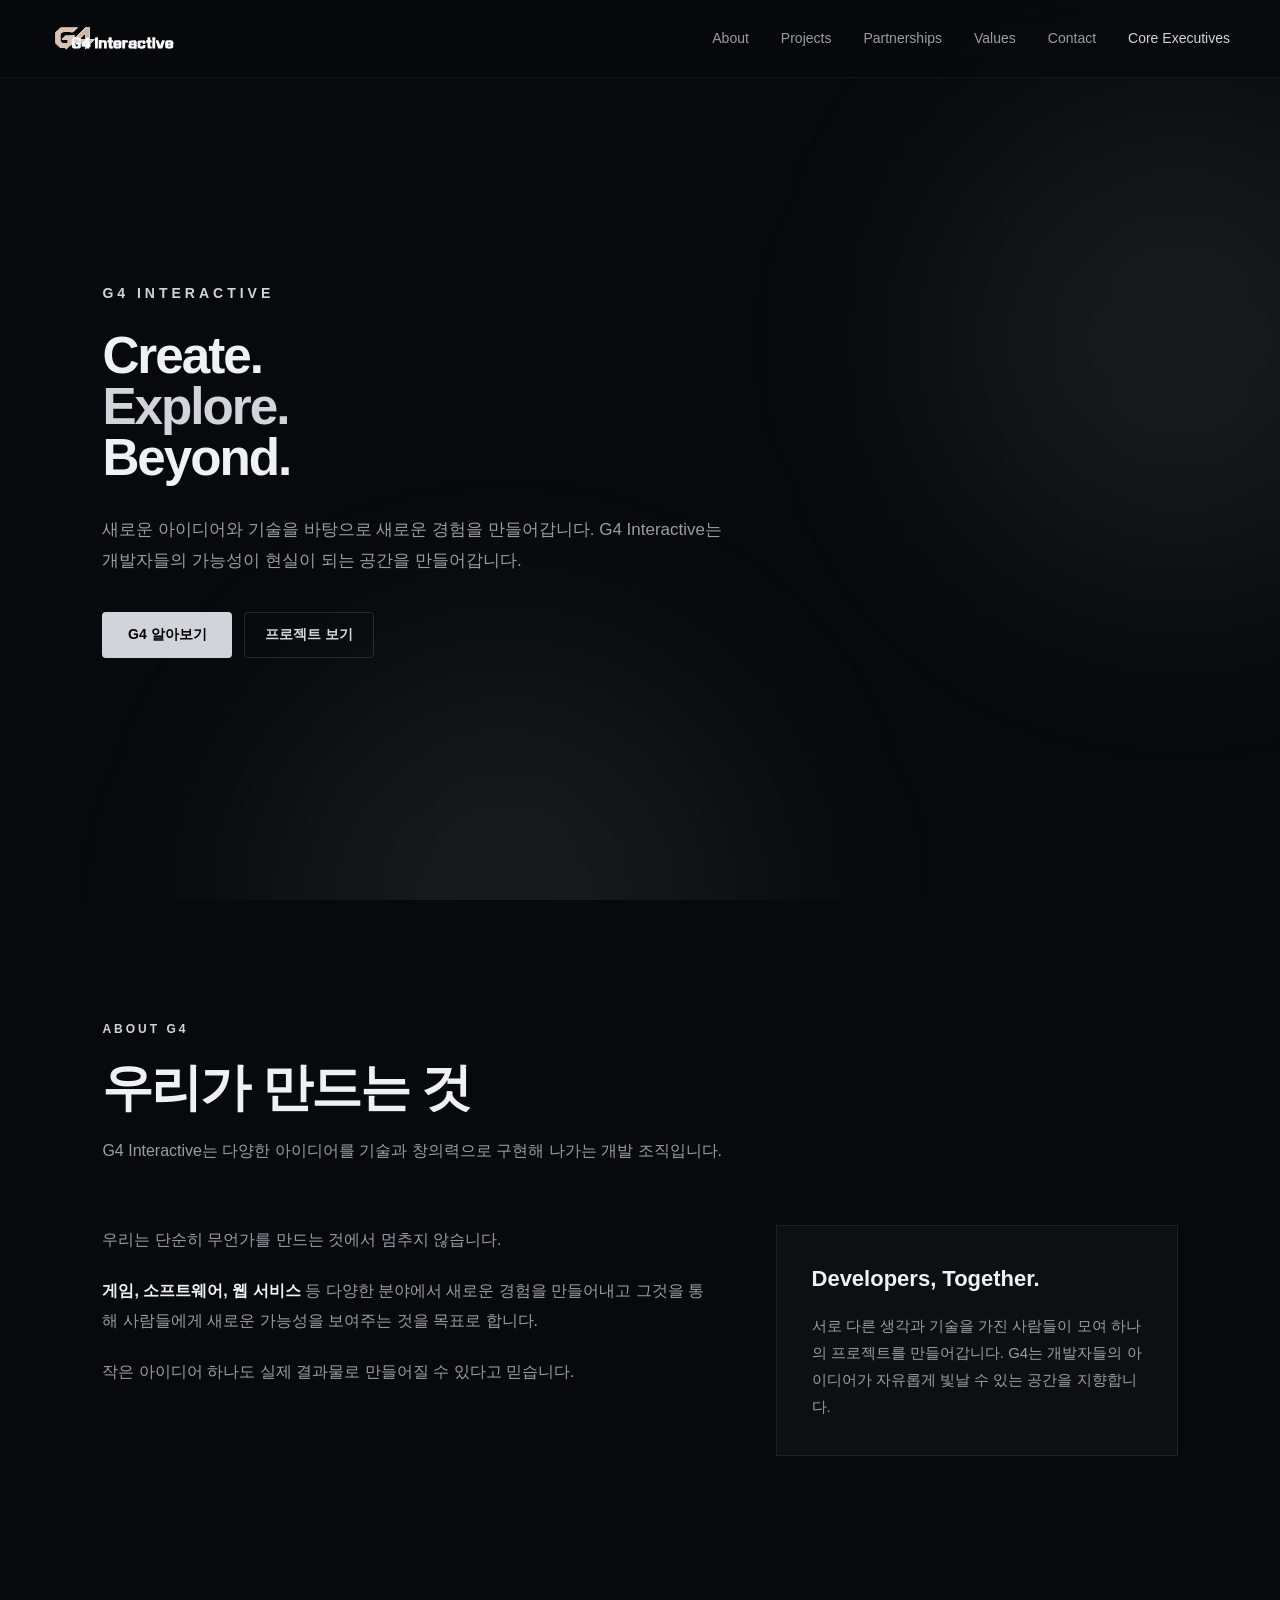
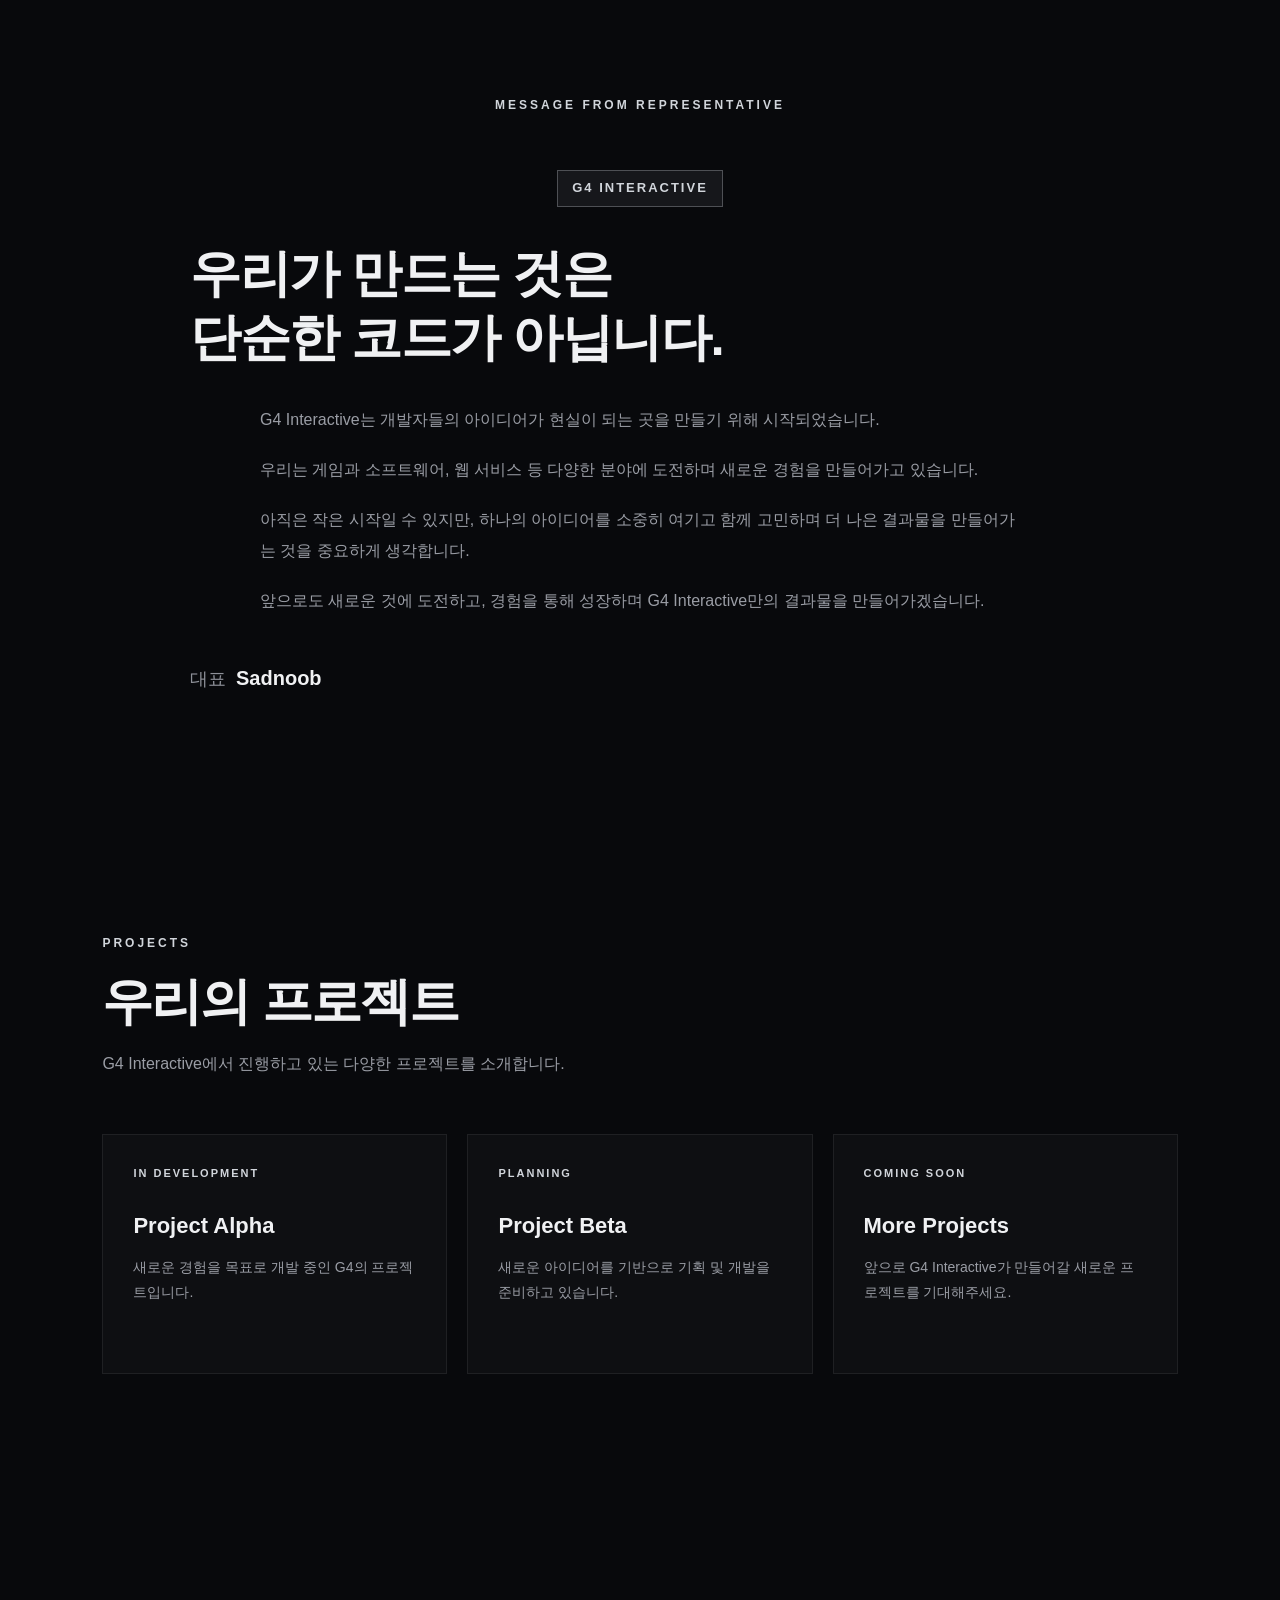
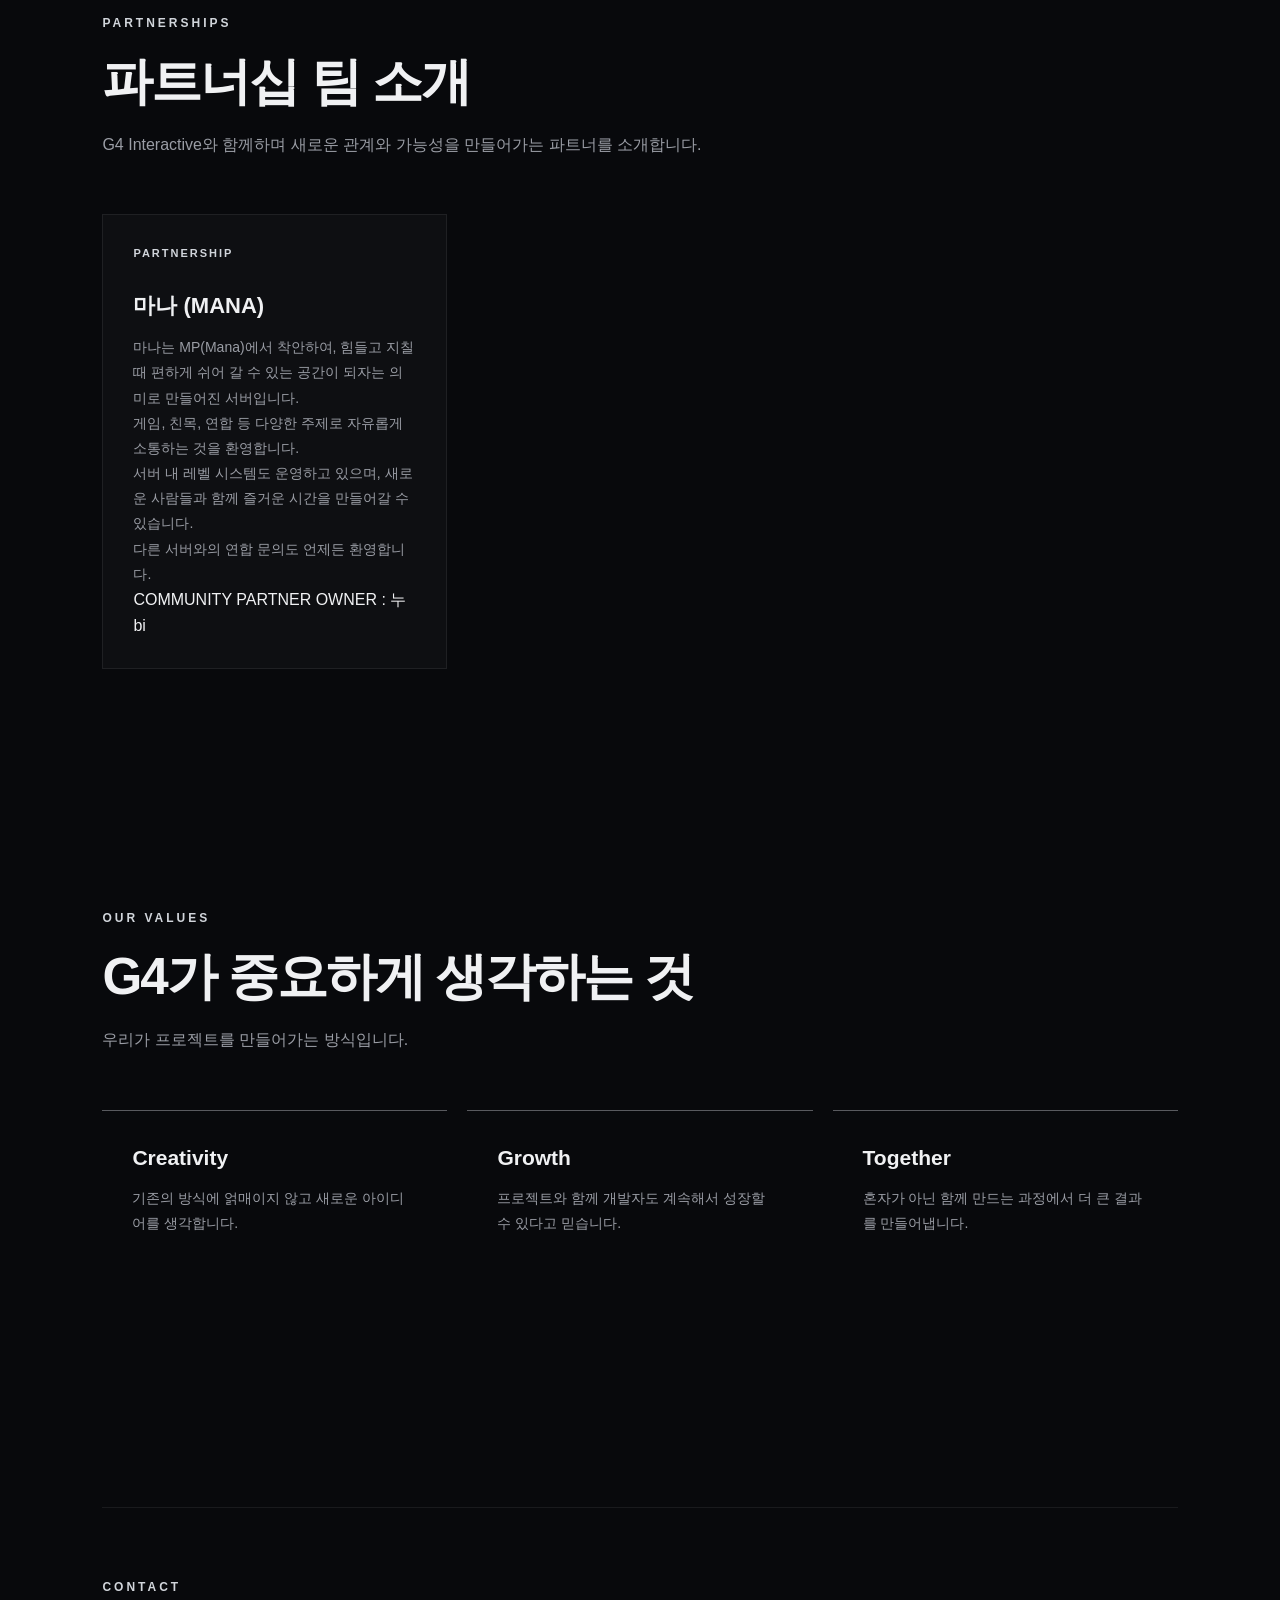
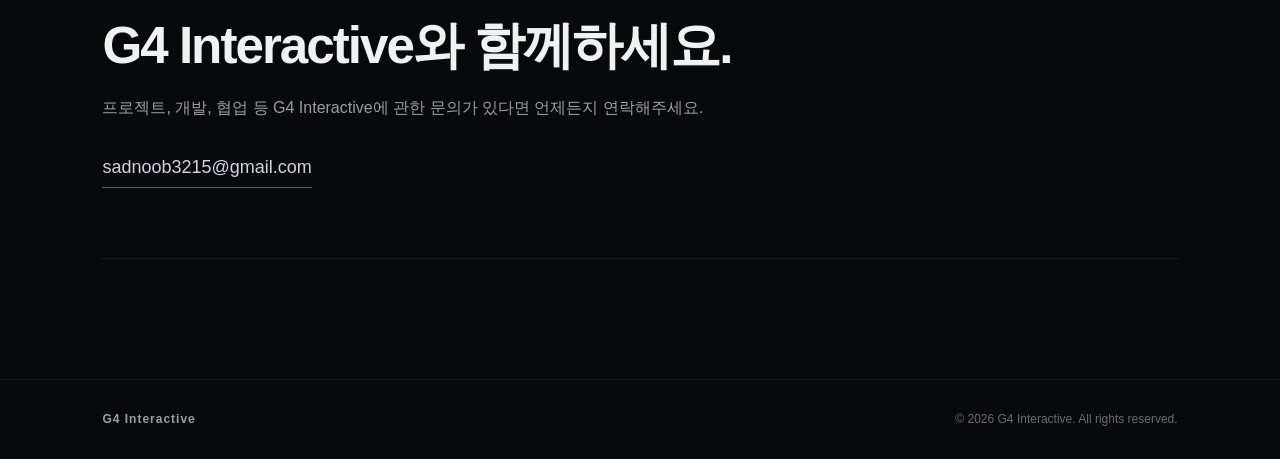
==== commit 6517f53e: "Update index.html" ====
--- a/index.html
+++ b/index.html
@@ -413,6 +413,8 @@
                     <div class="partnership-footer">
                         <span>COMMUNITY</span>
                         <span>PARTNER</span>
+                        <span>OWNER</span>
+                        <span>: 누bi</span>
                     </div>
 
                 </article>
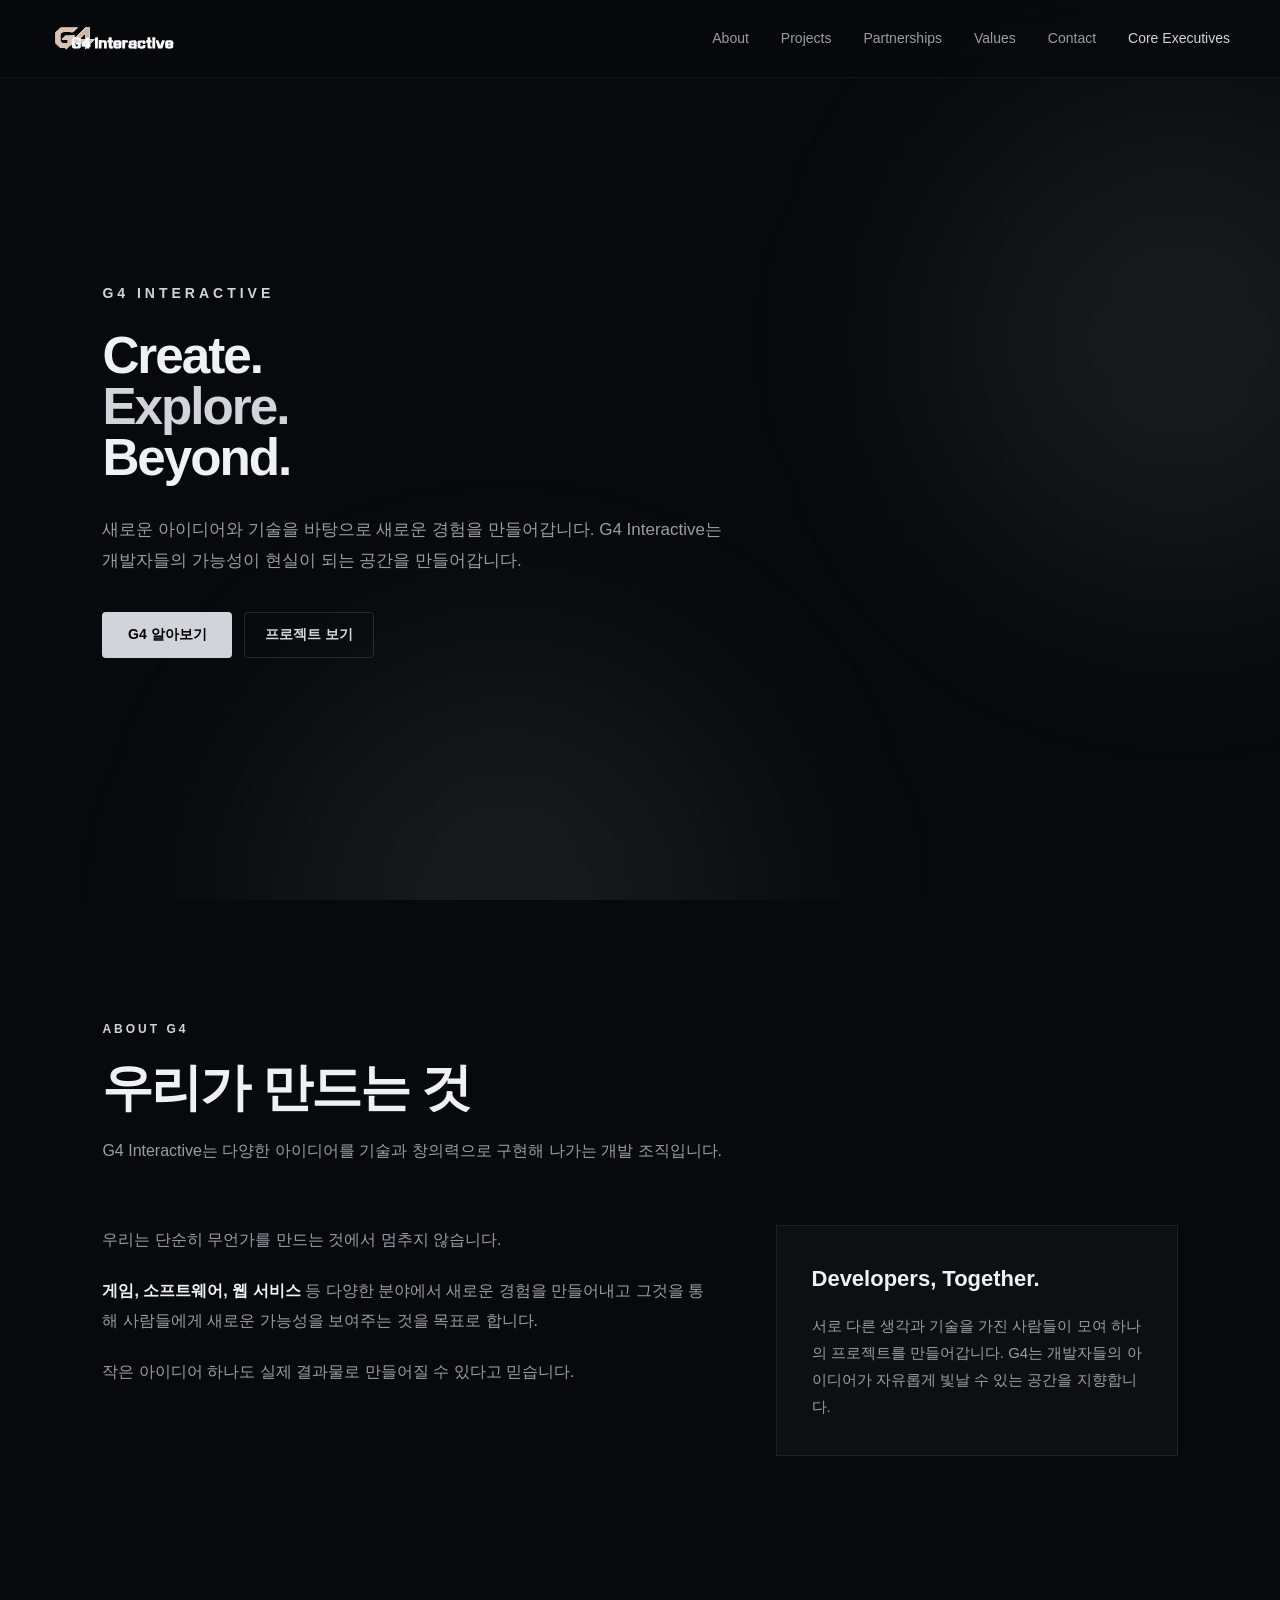
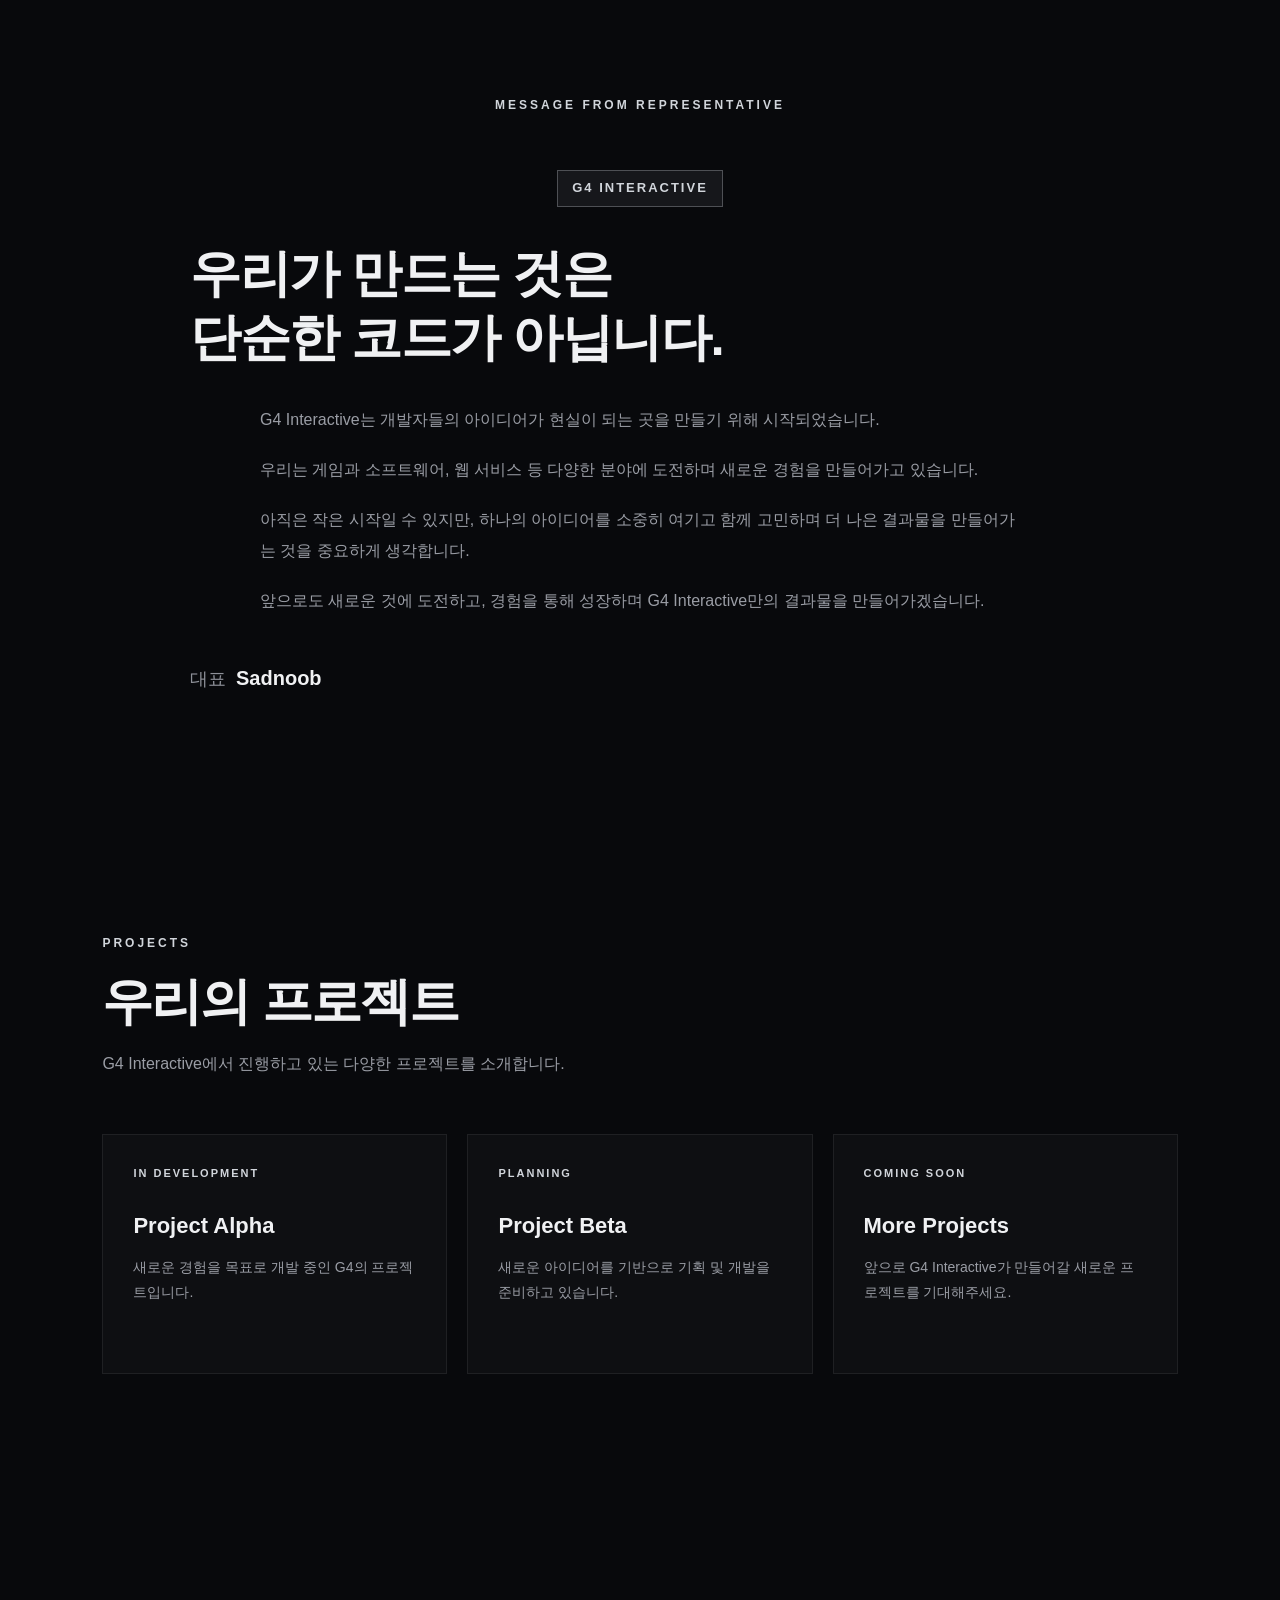
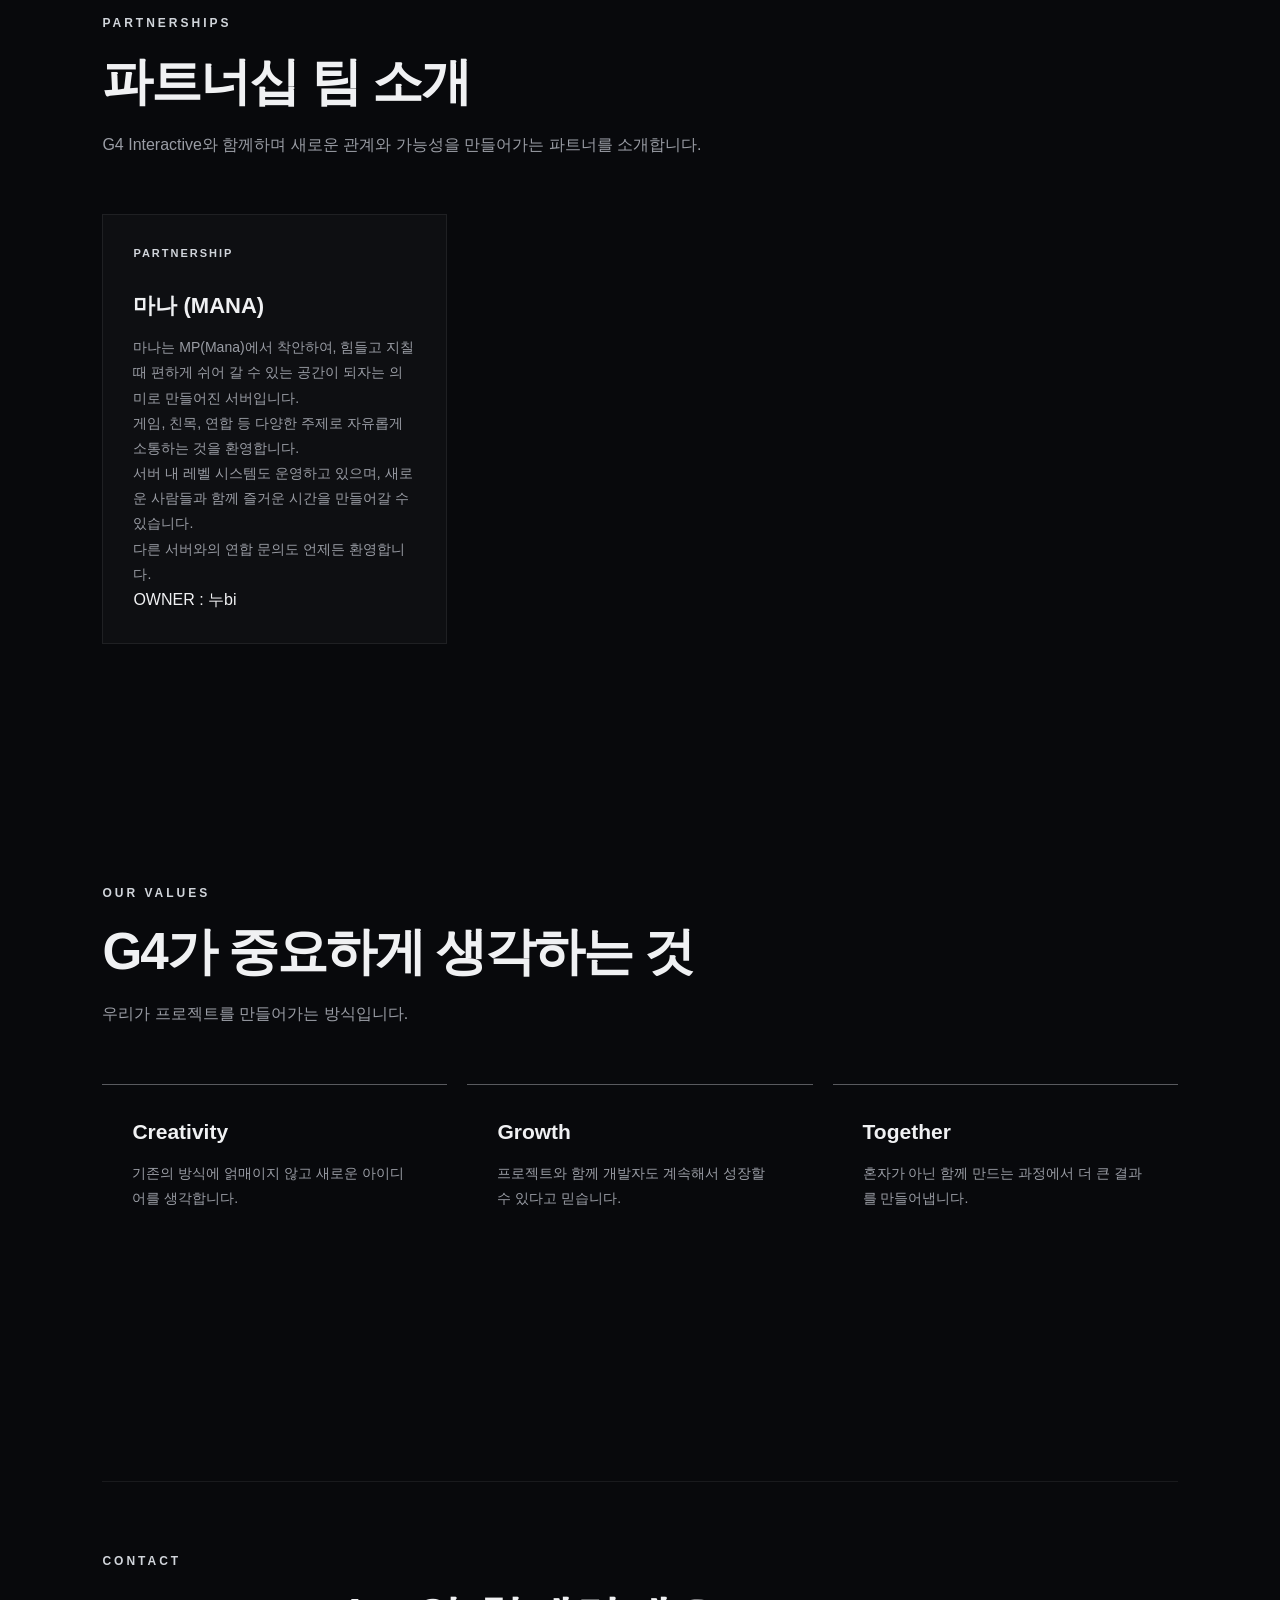
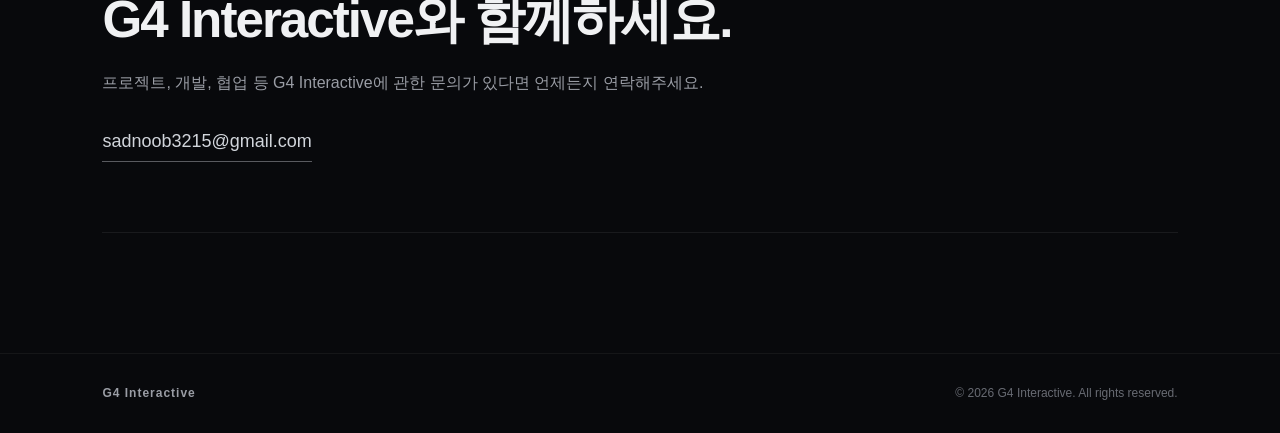
==== commit 4bb13a63: "Update index.html" ====
--- a/index.html
+++ b/index.html
@@ -411,8 +411,6 @@
                     </p>
 
                     <div class="partnership-footer">
-                        <span>COMMUNITY</span>
-                        <span>PARTNER</span>
                         <span>OWNER</span>
                         <span>: 누bi</span>
                     </div>
